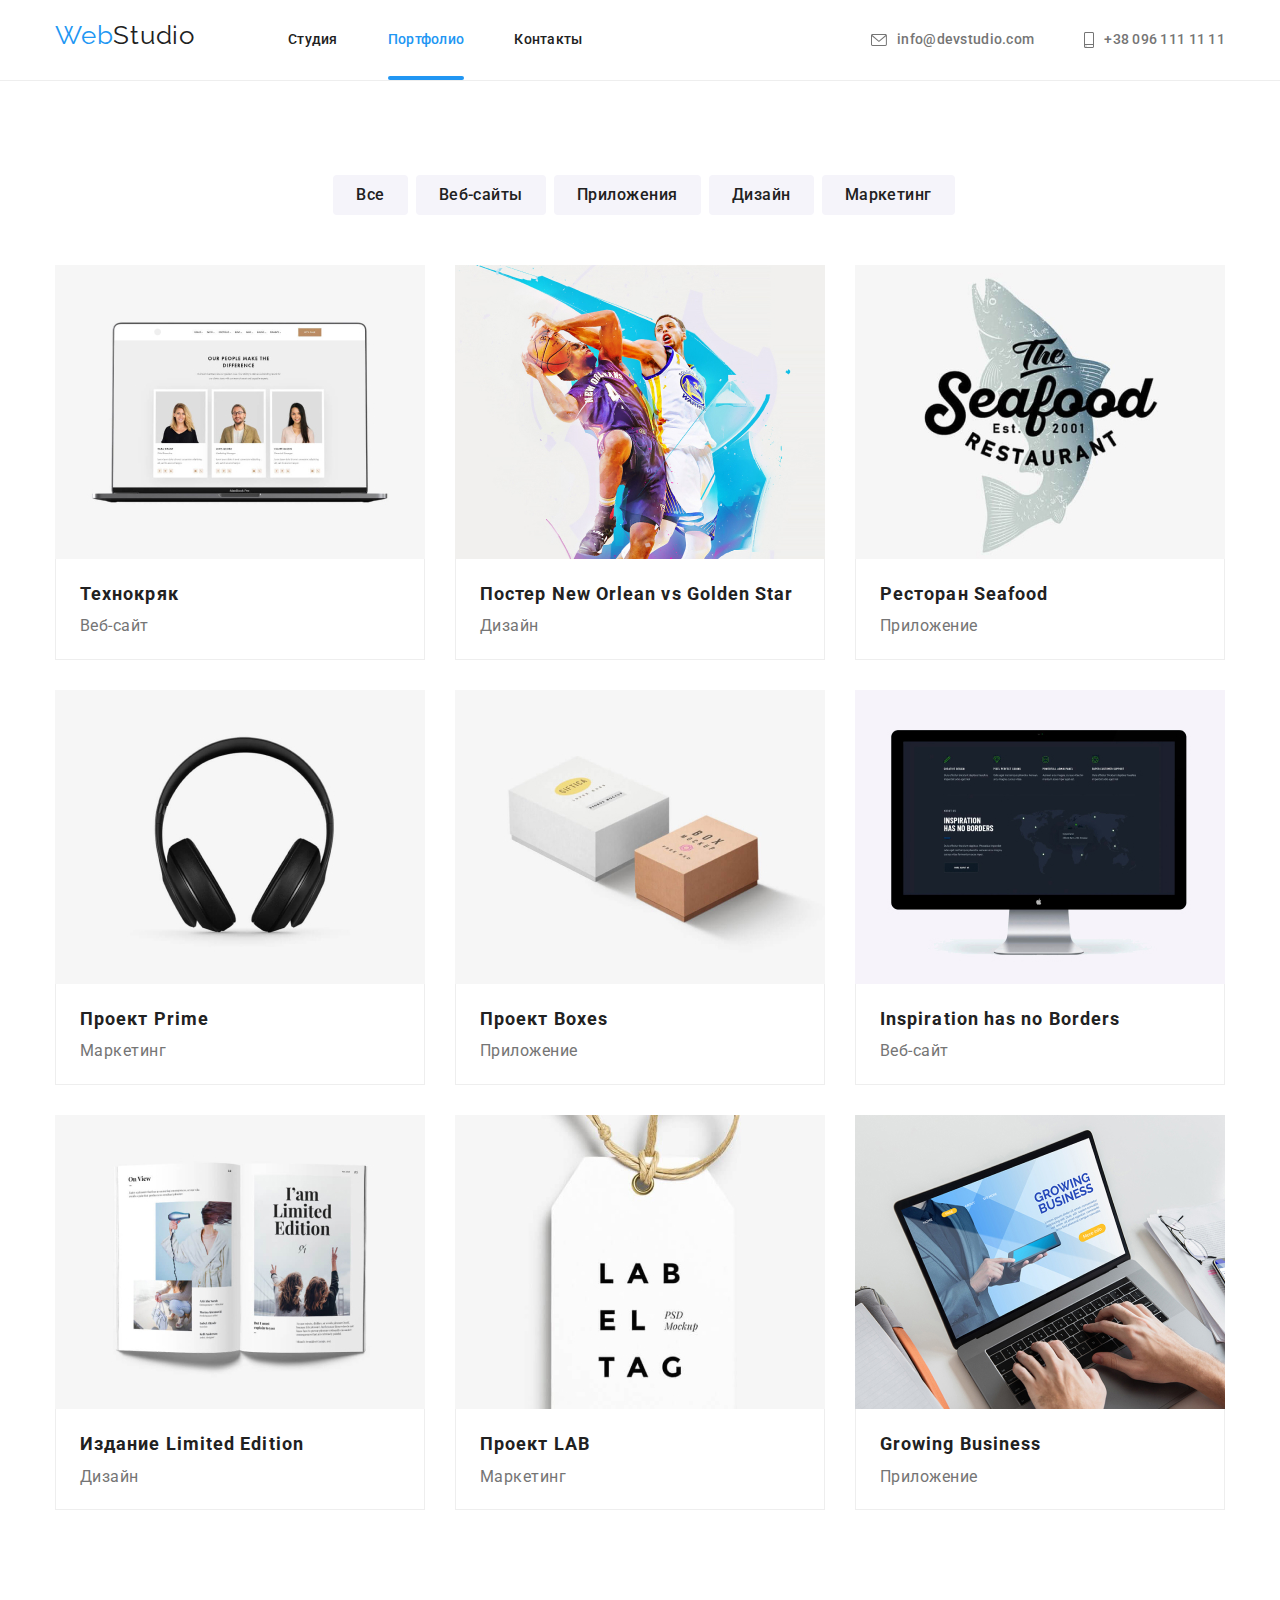
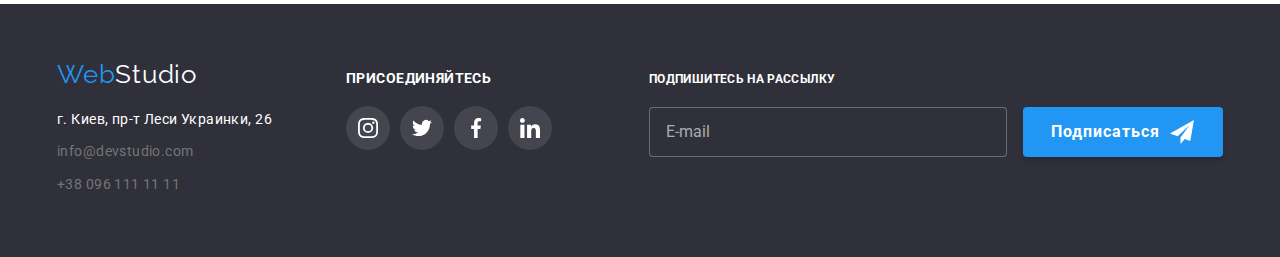
==== portfolio.html @ 78cfb452 "add" ====
<!DOCTYPE html>
<html lang="en">
  <head>
    <meta charset="UTF-8" />
    <meta http-equiv="X-UA-Compatible" content="IE=edge" />
    <meta name="viewport" content="width=device-width, initial-scale=1.0" />
    <title>portfolio</title>
    <link
      href="https://fonts.googleapis.com/css2?family=Raleway:wght@700&family=Roboto:wght@400;500;700;900&display=swap"
      rel="stylesheet"
    />
    <link
      rel="stylesheet"
      href="https://cdnjs.cloudflare.com/ajax/libs/modern-normalize/1.1.0/modern-normalize.min.css"
    />

    <link rel="stylesheet" href="./css/styles.css" />
  </head>

  <!-- Шапка -->

  <body class="page list">
    <header class="page-header">
      <div class="container main-nav">
        <nav class="nav-top">
          <a href="./index.html" class="logo item">
            Web<span class="logo-sc item">Studio</span>
          </a>

          <ul class="site-nav list">
            <li class="item"><a href="./index.html" class="link">Студия</a></li>
            <li class="item">
              <a href="./portfolio.html" class="linkactive">Портфолио</a>
            </li>
            <li class="item"><a href="" class="link">Контакты</a></li>
          </ul>
        </nav>
        <ul class="contact-top list">
          <li class="item">
            <a class="contact" href="mailto:info@devstudio.com">
              <svg class="icon" width="16" height="12">
                <use href="./icon/sprite.svg#icon-envelope"></use>
              </svg>
              info@devstudio.com</a
            >
          </li>

          <li class="item">
            <a href="tel:+380961111111" class="contact">
              <svg class="icon" width="10" height="16">
                <use href="./icon/sprite.svg#icon-smartphone"></use>
              </svg>
              +38 096 111 11 11</a
            >
          </li>
        </ul>
      </div>
    </header>

    <!-- Фильтр -->

    <main>
      <section class="section menu">
        <div class="container">
          <ul class="portfolio-filter list">
            <li>
              <button type="button" class="button-menu">Все</button>
            </li>
            <li>
              <button type="button" class="button-menu">Веб-сайты</button>
            </li>
            <li>
              <button type="button" class="button-menu">Приложения</button>
            </li>
            <li>
              <button type="button" class="button-menu">Дизайн</button>
            </li>
            <li>
              <button type="button" class="button-menu">Маркетинг</button>
            </li>
          </ul>

          <!-- набор услуг -->

          <ul class="portfolio-list cards-list">
            <li class="flex-element">
              <a class="card" href="">
                <div class="img-wrapper">
                  <img
                    src="./works/Технокряк.jpg"
                    alt="Технокряк"
                    width="370"
                    height="294"
                  />
                  <p class="text-actions list">
                    Ресурс предлагает комплексные предложения с разным уровнем
                    функционала и сервисов. Все это позволит посетителю получить
                    исчерпывающие сведения о компании или частном лице.
                  </p>
                </div>
                <div class="element-border">
                  <h3 class="description">Технокряк</h3>
                  <p class="project">Веб-сайт</p>
                </div>
              </a>
            </li>

            <li class="flex-element">
              <a class="card" href="">
                <div class="img-wrapper">
                  <img
                    src="./works/ПостерNewOrleanvsGoldenStar.jpg"
                    alt="Постер New Orlean vs Golden Star"
                    width="370"
                  />
                  <p class="text-actions">
                    Ресурс предлагает комплексные предложения с разным уровнем
                    функционала и сервисов. Все это позволит посетителю получить
                    исчерпывающие сведения о компании или частном лице.
                  </p>
                </div>
                <div class="element-border">
                  <h3 class="description">Постер New Orlean vs Golden Star</h3>
                  <p class="project">Дизайн</p>
                </div>
              </a>
            </li>

            <li class="flex-element">
              <a class="card" href="">
                <div class="img-wrapper">
                  <img
                    src="./works/Ресторан.jpg"
                    alt="Ресторан Seafood"
                    width="370"
                  />
                  <p class="text-actions">
                    Ресурс предлагает комплексные предложения с разным уровнем
                    функционала и сервисов. Все это позволит посетителю получить
                    исчерпывающие сведения о компании или частном лице.
                  </p>
                </div>
                <div class="element-border">
                  <h3 class="description">Ресторан Seafood</h3>
                  <p class="project">Приложение</p>
                </div>
              </a>
            </li>

            <li class="flex-element">
              <a class="card" href="">
                <div class="img-wrapper">
                  <img
                    src="./works/ПроектPrime.jpg"
                    alt="Проект Prime"
                    width="370"
                  />
                  <p class="text-actions">
                    Ресурс предлагает комплексные предложения с разным уровнем
                    функционала и сервисов. Все это позволит посетителю получить
                    исчерпывающие сведения о компании или частном лице.
                  </p>
                </div>
                <div class="element-border">
                  <h3 class="description">Проект Prime</h3>
                  <p class="project">Маркетинг</p>
                </div>
              </a>
            </li>

            <li class="flex-element">
              <a class="card" href="">
                <div class="img-wrapper">
                  <img
                    src="./works/ПроектBoxes.jpg"
                    alt="Проект Boxes"
                    width="370"
                  />
                  <p class="text-actions">
                    Ресурс предлагает комплексные предложения с разным уровнем
                    функционала и сервисов. Все это позволит посетителю получить
                    исчерпывающие сведения о компании или частном лице.
                  </p>
                </div>
                <div class="element-border">
                  <h3 class="description">Проект Boxes</h3>
                  <p class="project">Приложение</p>
                </div>
              </a>
            </li>

            <li class="flex-element">
              <a class="card" href="">
                <div class="img-wrapper">
                  <img
                    src="./works/InspirationhasnoBorders.jpg"
                    alt="Inspiration has no Borders"
                    width="370"
                  />
                  <p class="text-actions">
                    Ресурс предлагает комплексные предложения с разным уровнем
                    функционала и сервисов. Все это позволит посетителю получить
                    исчерпывающие сведения о компании или частном лице.
                  </p>
                </div>
                <div class="element-border">
                  <h3 class="description">Inspiration has no Borders</h3>
                  <p class="project">Веб-сайт</p>
                </div>
              </a>
            </li>

            <li class="flex-element">
              <a class="card" href="">
                <div class="img-wrapper">
                  <img
                    src="./works/ИзданиеLimitedEdition.jpg"
                    alt="Издание Limited Edition"
                    width="370"
                  />
                  <p class="text-actions">
                    Ресурс предлагает комплексные предложения с разным уровнем
                    функционала и сервисов. Все это позволит посетителю получить
                    исчерпывающие сведения о компании или частном лице.
                  </p>
                </div>
                <div class="element-border">
                  <h3 class="description">Издание Limited Edition</h3>
                  <p class="project">Дизайн</p>
                </div>
              </a>
            </li>

            <li class="flex-element">
              <a class="card" href="">
                <div class="img-wrapper">
                  <img
                    src="./works/ПроектLAB.jpg"
                    alt="Проект LAB"
                    width="370"
                  />
                  <p class="text-actions">
                    Ресурс предлагает комплексные предложения с разным уровнем
                    функционала и сервисов. Все это позволит посетителю получить
                    исчерпывающие сведения о компании или частном лице.
                  </p>
                </div>
                <div class="element-border">
                  <h3 class="description">Проект LAB</h3>
                  <p class="project">Маркетинг</p>
                </div>
              </a>
            </li>

            <li class="flex-element">
              <a class="card" href="">
                <div class="img-wrapper">
                  <img
                    src="./works/GrowingBusiness.jpg"
                    alt="Growing Business"
                    width="370"
                  />
                  <p class="text-actions">
                    Ресурс предлагает комплексные предложения с разным уровнем
                    функционала и сервисов. Все это позволит посетителю получить
                    исчерпывающие сведения о компании или частном лице.
                  </p>
                </div>
                <div class="element-border">
                  <h3 class="description">Growing Business</h3>
                  <p class="project">Приложение</p>
                </div>
              </a>
            </li>
          </ul>
        </div>
      </section>
    </main>

    <!-- Подвал -->

    <footer class="footer">
      <div class="container footer-flex-container">
        <div class="link-logo-footer">
          <div class="logotype">
            <a href="./index.html" class="logo-ft">
              Web<span class="logo-footer">Studio</span>
            </a>
          </div>

          <address class="adress">
            <p class="adress-geo list">г. Киев, пр-т Леси Украинки, 26</p>
            <ul class="contact-nav list">
              <li class="item">
                <a href="mailto:info@devstudio.com" class="contact"
                  >info@devstudio.com</a
                >
              </li>
              <li class="item">
                <a href="tel:+380961111111" class="contact"
                  >+38 096 111 11 11</a
                >
              </li>
            </ul>
          </address>
        </div>

        <div class="join-list">
          <h3 class="join list">присоединяйтесь</h3>

          <div class="element-icon">
            <a href class="social-botom">
              <svg class="social-icon" width="20" height="20">
                <use href="./icon/sprite.svg#icon-instagram"></use>
              </svg>
            </a>
            <a href class="social-botom">
              <svg class="social-icon" width="20" height="20">
                <use href="./icon/sprite.svg#icon-twitter"></use>
              </svg>
            </a>
            <a href class="social-botom">
              <svg class="social-icon" width="20" height="20">
                <use href="./icon/sprite.svg#icon-facebook"></use>
              </svg>
            </a>
            <a href class="social-botom">
              <svg class="social-icon" width="20" height="20">
                <use href="./icon/sprite.svg#icon-linkedin"></use>
              </svg>
            </a>
          </div>
        </div>

        <form name="footer-form" autocomplete="on">
          <label for="footer-mail" class="contact-form-mail-label"
            >Подпишитесь на рассылку</label
          >
          <input
            type="email"
            name="user-mail-footer"
            class="contact-form-mail"
            id="footer-mail"
            placeholder="E-mail"
            required
          />
          <button type="submit" class="contact-form-submit-button">
            Подписаться
            <svg class="btn-footer-icon" width="24px" height="24px">
              <use href="./icon/sprite.svg#icon-send"></use>
            </svg>
          </button>
        </form>
      </div>
    </footer>

    <!-- /* =====Backdrop==== */ -->

    <div class="backdrop is-hidden" data-modal>
      <div class="modal">
        <button class="btn-modal" type="button" data-modal-close>
          <svg class="modal-close-icon" width="11" height="11">
            <use href="./icon/sprite.svg#icon-close"></use>
          </svg>
        </button>
        <b class="title-modal-form">Оставьте свои данные, мы вам перезвоним</b>
        <form name="modal-form">
          <label class="modal-form-label" for="user-name">Имя</label>
          <span class="icon-wrapper">
            <input
              type="text"
              class="modal-form-input input-form"
              name="user-name"
              id="user-name"
              required
            />
            <svg class="modal-icon" width="18" height="18">
              <use href="./icon/sprite.svg#icon-person-black-18dp"></use>
            </svg>
          </span>
          <label class="modal-form-label">Телефон</label>
          <span class="icon-wrapper">
            <input
              name="user-phone"
              type="tel"
              class="modal-form-input input-form"
              required
            />
            <svg class="modal-icon" width="18" height="18">
              <use href="./icon/sprite.svg#icon-phone-black-18dp"></use>
            </svg>
          </span>

          <label class="modal-form-label">Почта </label>
          <span class="icon-wrapper">
            <input
              name="user-mail"
              type="email"
              class="modal-form-input input-form"
            />
            <svg class="modal-icon" width="18" height="18">
              <use href="./icon/sprite.svg#icon-email-black-18dp"></use>
            </svg>
          </span>
          <label for="user-message" class="modal-form-label">Комментарий</label>
          <textarea
            name="user-message"
            class="modal-form-input textarea-form"
            placeholder="Введите текст"
            id="user-message"
          ></textarea>
          <div class="checkbox-modal-wrapper">
            <input
              type="checkbox"
              id="user-policy"
              name="user-policy"
              class="visually-hidden modal-form-checkbox"
            />
            <label for="user-policy" class="modal-form-checkbox-label"
              >Соглашаюсь с рассылкой и принимаю &nbsp;
              <a href="" class="modal-link-policy"> Условия договора</a>
            </label>
          </div>
          <button class="modal-form-button">Отправить</button>
        </form>
      </div>
    </div>

    <script src="./js/modal.js"></script>
  </body>
</html>
---- css/styles.css ----
:root {
  --primary-text-color: #757575;
  --title-text-color: #212121;
  --accent-color: #2196f3;
  --primary-bg-color: #ffffff;
  --button-bg-color: #f5f4fa;
  --hero-bg-color: #2f303a;
  --feature-bgc-color: #f5f4fa;
  --icon-noAction-color: #afb1b8;
  --bgc-icon-footer: rgba(255, 255, 255, 0.1);
  --alternative-accent-color: #188ce8;
  --add-animation: cubic-bezier(0.4, 0, 0.2, 1);
}

/* outline: 2px solid tomato; */

.page {
  color: var(--title-text-color);
  background-color: var(--primary-bg-color);
  font-family: Roboto, sans-serif;
}

ul {
  list-style: none;
}

.list {
  padding: 0px;
  margin: 0px;
  list-style: none;
}

.container {
  margin: 0 auto;
  width: 1200px;
  padding: 0 15px;

  /* outline: 2px solid tomato; */
}

.section {
  padding-top: 94px;
  padding-bottom: 94px;
}

a {
  text-decoration: none;
}

.page-header {
  border-bottom: 1px solid #eeeeee;
}

/* Logo */

.logo {
  color: var(--accent-color);
  background-color: var(--primary-bg-color);
  font-family: Raleway, sans-serif;
  font-size: 26px;
  line-height: 0.83;
  letter-spacing: 0.03em;

  padding-bottom: 32px;
}

.logo .logo-sc {
  color: var(--title-text-color);
  padding-top: 32px;
  padding-bottom: 32px;
}

/* Main nav */

.main-nav {
  display: flex;
  align-items: center;
}

.main-nav .nav-top {
  display: flex;
  align-items: center;
}

/* Site nav */

.site-nav {
  display: flex;
  margin-left: 93px;
  align-items: center;
}

.site-nav .item + .item {
  margin-left: 50px;
}

.site-nav .linkactive {
  position: relative;
  display: block;

  color: var(--accent-color);
  font-weight: 500;
  font-size: 14px;
  line-height: 1.14;
  letter-spacing: 0.02em;
  padding-top: 32px;
  padding-bottom: 32px;
}

header a {
  padding: 24px 0px;
}

.site-nav .linkactive::after {
  position: absolute;
  left: 0;
  bottom: 0;

  content: "";
  display: block;
  width: 100%;
  height: 4px;
  background-color: var(--accent-color);
  border-radius: 2px;
}

.site-nav .link {
  display: block;
  color: var(--title-text-color);

  font-weight: 500;
  font-size: 14px;
  line-height: 1.14;
  letter-spacing: 0.02em;

  padding-top: 32px;
  padding-bottom: 32px;

  transition: color 250ms var(--add-animation);
}

.site-nav .link:hover,
.site-nav .link:focus {
  color: var(--accent-color);
}

/* Contact */

.contact-nav .contact {
  color: var(--primary-text-color);
  background-color: var(--hero-bg-color);

  font-style: normal;
  font-weight: 400;
  font-size: 14px;
  line-height: 1.71;
  letter-spacing: 0.03em;

  transition: color 250ms var(--add-animation);
}

.contact-nav .item + .item {
  margin-top: 9px;
}

.contact-nav .contact:hover,
.contact-nav .contact:focus {
  color: var(--primary-bg-color);
}

.contact-top .contact {
  position: relative;
  padding: 32px 0;

  color: var(--primary-text-color);
  background-color: var(--primary-bg-color);
  font-family: Roboto, sans-serif;
  font-weight: 500;
  font-size: 14px;
  line-height: 1.14;
  letter-spacing: 0.02em;
  display: flex;
  justify-content: center;
  align-items: center;

  transition: color 250ms var(--add-animation);
}

.contact-top > li {
  display: inline-flex;
  justify-content: center;
  align-items: center;
}

.contact-top {
  display: flex;
  margin-left: auto;
}

.contact-top .item + .item {
  margin-left: 50px;
}

.icon {
  fill: currentColor;
}

.item .icon {
  padding-right: 10px;
  justify-content: center;
  align-items: center;
  box-sizing: content-box;
}

/* .contact-top.contact {
  display: flex;
} */

.contact-top .contact:hover,
.contact-top .contact:focus {
  color: var(--accent-color);
  background-color: var(--primary-bg-color);
}

.join-list .social + .social {
  margin-left: 10px;
}

/* Hero */

.hero {
  text-align: center;
  background-color: var(--hero-bg-color);
  max-width: 1600px;

  padding-top: 200px;
  padding-bottom: 200px;
  margin-right: auto;
  margin-left: auto;
  outline: 1px solid black;
  background-image: linear-gradient(
      to right,
      rgba(47, 48, 58, 0.4),
      rgba(47, 48, 58, 0.4)
    ),
    url(../images/background.jpg);

  background-repeat: no-repeat;
  background-position: center;
  background-size: cover;
}

.hero-title {
  color: var(--primary-bg-color);
  font-weight: 900;
  font-size: 44px;
  line-height: 1.3;
  text-align: center;
  letter-spacing: 0.06em;
  text-transform: uppercase;

  width: 696px;
  margin-top: 0px;
  margin-bottom: 30px;
}

/* Section */

.section-team {
  margin-top: 0;
  margin-bottom: 50px;

  color: var(--title-text-color);
  font-style: normal;
  font-weight: 700;
  font-size: 36px;
  line-height: 1.16;
  text-align: center;
  letter-spacing: 0.03em;
}

.feature-icon {
  display: flex;
  border: none;
  margin-bottom: 30px;
  justify-content: center;
  align-items: center;
  height: 120px;
  margin-bottom: 30px;
  border-radius: 4px;
  background-color: var(--button-bg-color);
}

.feature-list .list-item + .list-item {
  margin-left: 30px;
}

.aboutus {
  background-color: var(--button-bg-color);
}

.team {
  color: var(--title-text-color);
  font-style: normal;
  font-weight: 700;
  font-size: 18px;
  line-height: 1.7;
  letter-spacing: 0.06em;

  margin-top: 0;
  margin-bottom: 10px;
}

.description {
  color: var(--title-text-color);

  font-style: normal;
  font-weight: 700;
  font-size: 18px;
  line-height: 1.7;
  letter-spacing: 0.06em;

  margin-bottom: 4px;
  margin-top: 0;
}

.project {
  color: var(--primary-text-color);
  letter-spacing: 0.03em;
  font-weight: 400;
  font-size: 16px;
  line-height: 1.6;

  margin-top: 0;
  margin-bottom: 0;
}

/* Features */

.feature {
  padding-bottom: 0;
}

.feature-list {
  display: flex;
}

.feature-list > .item {
  width: 270px;

  /* background-color: tomato;*/
}

.flex-cont .item + .item {
  margin-left: 30px;
}

/* .flex-cont .flex-section + .flex-section {
  margin-left: 30px;
} */

.section-title {
  margin-bottom: 10px;
  margin-top: 0px;

  font-weight: 700;
  font-size: 14px;
  line-height: 1.14;
  letter-spacing: 0.03em;
  text-transform: uppercase;
}

.title {
  color: var(--primary-text-color);
  margin-bottom: 0;
  margin-top: 0;

  font-style: normal;
  font-weight: 400;
  font-size: 14px;
  line-height: 1.7;
  letter-spacing: 0.03em;
}

img {
  display: block;
}

/* Team */

.position {
  color: var(--primary-text-color);
  letter-spacing: 0.03em;
  font-weight: 400;
  font-size: 16px;
  line-height: 1.2;

  margin-top: 0;
  margin-bottom: 16px;
}

/* Кнопки соц. сетей */

.social {
  cursor: pointer;
  display: flex;
  align-items: center;
  justify-content: center;
  padding: 0;
  border: none;
  width: 44px;
  height: 44px;
  border-radius: 50%;
  color: var(--icon-noAction-color);
  background-color: var(--primary-bg-color);

  transition: background 250ms var(--add-animation);
}

.join {
  font-weight: 700;
  font-size: 14px;
  line-height: 16px;
  letter-spacing: 0.03em;
  text-transform: uppercase;
  color: var(--primary-bg-color);
  padding-bottom: 20px;
}

.join-list {
  padding-right: 93px;
  display: inline-block;
}

.link-logo-footer {
  padding-right: 70px;
}

.social:hover,
.social:focus {
  align-items: center;
  justify-content: center;
  color: var(--primary-bg-color);
  background-color: var(--accent-color);
}

.social-icon {
  fill: currentColor;
  transition: color 250ms var(--add-animation);
}

.element .social + .social {
  margin-left: 10px;
}

/* Постоянные клиенты  */

.contact-icon {
  display: flex;
  cursor: pointer;
  align-items: center;
  justify-content: center;
  border-radius: 4%;
  width: 170px;
  height: 92px;
  padding: 0;
  color: var(--icon-noAction-color);
  background-color: var(--primary-bg-color);
  border: 1px solid var(--icon-noAction-color);

  transition: color 250ms var(--add-animation);
}

.contact-icon:hover,
.contact-icon:focus {
  color: var(--accent-color);
  background-color: var(--primary-bg-color);
  border: 1px solid rgba(33, 150, 243, 1);
}

.contact-icon {
  fill: currentColor;
}

.social-botom {
  display: inline-flex;
  cursor: pointer;
  align-items: center;
  justify-content: center;
  padding: 0;
  border: none;
  width: 44px;
  height: 44px;
  border-radius: 50%;
  color: var(--primary-bg-color);
  background-color: var(--bgc-icon-footer);

  transition: background-color 250ms var(--add-animation);
}

.social-botom:hover,
.social-botom:focus {
  color: var(--primary-bg-color);
  background-color: var(--accent-color);
}

.join-list .social-botom + .social-botom {
  margin-left: 10px;
}

/* Logo */

.logo-ft {
  color: var(--accent-color);

  font-family: Raleway, sans-serif;
  font-size: 26px;
  line-height: 0.83;
  letter-spacing: 0.03em;
}

.logo-ft .logo-footer {
  color: var(--primary-bg-color);

  font-family: Raleway, sans-serif;
  font-size: 26px;
  line-height: 0.83;
  letter-spacing: 0.03em;
}

footer {
  background-color: var(--hero-bg-color);
  padding-top: 60px;
  padding-bottom: 60px;
}

.adress-geo {
  color: var(--primary-bg-color);
  font-style: normal;
  font-weight: 400;
  font-size: 14px;
  line-height: 1.71;
  letter-spacing: 0.03em;

  margin-bottom: 9px;
}

/* Страница портфолио */

/* Шапка */

/* Фильтр */

.menu .button-menu {
  cursor: pointer;
  color: var(--title-text-color);
  background-color: var(--button-bg-color);
  border: 1px solid transparent;

  font-family: inherit;
  font-style: normal;
  font-weight: 500;
  font-size: 16px;
  line-height: 1.6;
  text-align: center;
  letter-spacing: 0.03em;
  border-radius: 4px;

  padding: 6px 22px;
  margin-left: 8px;

  transition: color 250ms var(--add-animation),
    background-color 250ms var(--add-animation),
    box-shadow 250ms var(--add-animation);
}

.portfolio-filter {
  display: flex;
  justify-content: center;

  margin-top: 0;
  margin-bottom: 50px;
}

/* Button */

.hero .button-top {
  color: var(--primary-bg-color);
  background-color: var(--accent-color);
  cursor: pointer;

  border-radius: 4px;
  padding: 10px 32px;
  /* min-width: 200px; */
  border-right: 0px;
  border-left: 0px;

  font-family: inherit;
  font-weight: 700;
  font-size: 16px;
  line-height: 1.8;
  letter-spacing: 0.06em;
  border: 1px solid transparent;

  transition: background-color 250ms var(--add-animation);
}

.button-top:hover,
.button-top:focus {
  background-color: var(--alternative-accent-color);
}

.menu .button-menu:hover,
.menu .button-menu:focus {
  color: var(--primary-bg-color);
  background-color: var(--accent-color);
  border-color: transparent;
  box-shadow: 0px 2px 2px 0px rgba(0, 0, 0, 0.12);

  box-shadow: 0px 1px 2px 0px rgba(0, 0, 0, 0.08);

  box-shadow: 0px 3px 1px 0px rgba(0, 0, 0, 0.1);
}

/* Набор услуг */

.works p {
  font-weight: 400;
  font-size: 16px;
  line-height: 1.8;
  letter-spacing: 0.03em;
}

.portfolio-list {
  display: flex;
  flex-wrap: wrap;
  align-items: center;
  padding: 0;
  margin: 0;
}

.cards-list {
  display: flex;
  flex-wrap: wrap;
  flex-basis: calc((100% - 90px) / 3);
  margin-left: -30px;
  margin-top: -30px;
}

.element-border {
  border-left: 1px solid #eeeeee;
  border-right: 1px solid #eeeeee;
  border-bottom: 1px solid #eeeeee;
  padding: 20px 24px;
}

.element {
  align-items: center;
  justify-content: center;

  padding: 20px 24px 20px 24px;

  border-radius: 0px 0px 4px 4px;
  box-shadow: 0px 1px 3px rgba(0, 0, 0, 0.12), 0px 1px 1px rgba(0, 0, 0, 0.14),
    0px 2px 1px rgba(0, 0, 0, 0.2);
}

.element-icon {
  display: flex;
  align-items: center;
  justify-content: center;
}

.flex-element {
  width: 370px;
  margin-left: 30px;
  margin-top: 30px;
}

.card {
  display: block;
}

.card:hover {
  box-shadow: 0px 4px 4px 0px rgba(0, 0, 0, 0.25);
  transition: box-shadow 250ms var(--add-animation);
}

.text-actions {
  position: absolute;
  top: 0;
  left: 0;
  width: 100%;
  height: 100%;
  overflow: auto;

  padding: 63px 24px;
  margin: 0;
  color: var(--primary-bg-color);
  font-size: 18px;
  line-height: 1.55;
  transform: translateY(100%);
  transition: transform 250ms var(--add-animation),
    background 250ms var(--add-animation);
}

.img-wrapper {
  position: relative;
  overflow: hidden;
}

.card:hover .text-actions,
.card:focus .text-actions {
  transform: translateY(0%);
  background: rgba(33, 150, 243, 0.9);
}

.flex-cont {
  display: flex;
}

.flex-team {
  margin-right: 30px;
  background-color: var(--primary-bg-color);
  text-align: center;
}

/* .flex-element:nth-child(3n) {
  margin-right: 0;
}

.flex-element:nth-last-child(-n + 3) {
  margin-bottom: 0;
} */

.logotype {
  display: inline-block;
  margin-bottom: 20px;
}

.footer-flex-container {
  display: flex;
  justify-content: space-around;
  align-items: baseline;
}

.contact-form-mail-label {
  display: block;
  margin-bottom: 20px;

  color: var(--primary-bg-color);
  font-weight: 700;
  font-size: 12px;
  line-height: 1.14;
  letter-spacing: 0.03em;
  text-transform: uppercase;
}

.contact-form-mail {
  margin-right: 12px;
  padding: 15px 16px;
  width: 358px;
  height: 50px;
  color: var(--primary-bg-color);

  border: 1px solid rgba(255, 255, 255, 0.3);
  border-radius: 4px;
  background-color: #2f303a;
  outline: none;
}

.contact-form-mail::placeholder {
  color: rgba(255, 255, 255, 0.6);
}

.contact-form-submit-button {
  display: inline-flex;
  align-items: center;
  padding: 10px 28px;
  width: 200px;
  height: 50px;

  font-weight: 700;
  font-size: 16px;
  line-height: 1.87;
  letter-spacing: 0.06em;

  border: var(--accent-color);
  border-radius: 4px;
  background-color: var(--accent-color);
  box-shadow: 0px 4px 4px rgba(0, 0, 0, 0.15);
  color: var(--primary-bg-color);

  cursor: pointer;
  transition: background-color 250ms var(--add-animation);
}

.contact-form-mail:focus {
  outline: 2px solid var(--accent-color);
}

.contact-form-submit-button:focus,
.contact-form-submit-button:hover {
  background-color: rgba(33, 150, 243, 0.9);
}

.btn-footer-icon {
  margin-left: 10px;
}

/* =====Backdrop==== */

.backdrop {
  position: fixed;
  top: 0;
  left: 0;
  width: 100%;
  height: 100%;
  background: rgba(0, 0, 0, 0.2);
  transition: opacity 250ms var(--add-animation),
    visibility 250ms var(--add-animation);
}

.backdrop.is-hidden {
  opacity: 0;
  visibility: hidden;
  pointer-events: none;
}

.backdrop.is-hidden .modal {
  transform: translate(-50%, -50%) scale(1.5);
}

.modal {
  position: absolute;
  top: 50%;
  left: 50%;

  width: 528px;
  height: 581px;
  padding-top: 44.5px;
  padding-left: 36px;
  padding-right: 44px;
  padding-bottom: 35px;

  transform: translate(-50%, -50%) scale(1);
  transition: transform 250ms var(--add-animation);

  background-color: var(--primary-bg-color);
  box-shadow: 0px 1px 3px rgba(0, 0, 0, 0.12), 0px 1px 1px rgba(0, 0, 0, 0.14),
    0px 2px 1px rgba(0, 0, 0, 0.2);
  border-radius: 4px;
}

.btn-modal {
  position: absolute;
  top: 8px;
  right: 8px;

  display: flex;
  justify-content: center;
  align-items: center;
  padding: 0;

  width: 30px;
  height: 30px;
  border-radius: 50%;

  background: var(--primary-bg-color);
  border: 1px solid rgba(0, 0, 0, 0.1);
  cursor: pointer;
}

.btn-modal:hover .modal-close-icon {
  fill: var(--accent-color);
}

.box-computer-img {
  position: relative;
}

.text-on-img {
  position: absolute;
  bottom: 0;
  left: 0;

  display: flex;
  justify-content: center;
  align-items: center;
  width: 100%;
  height: 70px;

  font-weight: 700;
  font-size: 14px;
  line-height: 1.14;
  text-transform: uppercase;
  color: var(--primary-bg-color);
  background: rgba(47, 48, 58, 0.8);
}

.modal-form {
  display: flex;
  flex-direction: column;
}

.title-modal-form {
  display: block;
  text-align: center;
  margin-bottom: 12px;

  font-weight: 700;
  font-size: 20px;
  line-height: 1.15;
  letter-spacing: 0.03em;
  color: var(--title-text-color);

  font-family: "Roboto";
  font-style: normal;
  font-weight: 700;
  font-size: 20px;
  line-height: 23px;
  text-align: center;
  letter-spacing: 0.03em;

  color: var(--title-text-color);
}

.modal-form-label {
  position: relative;
  display: block;
  margin-bottom: 4px;

  font-size: 12px;
  line-height: 1.16;
  letter-spacing: 0.01em;
  color: var(--primary-text-color);
}

.icon-wrapper {
  position: relative;
  display: flex;
  align-items: center;
  justify-content: center;
  margin-bottom: 10px;
}

.modal-icon {
  position: absolute;
  top: 50%;
  transform: translateY(-50%);
  left: 12px;
}

.modal-form-input {
  display: block;
  width: 100%;
  height: 40px;
  padding: 12px 11px;
  /* margin-bottom: 4px; */
  outline: none;
  border: 1px solid rgba(33, 33, 33, 0.2);
  border-radius: 4px;
}

.modal-form-input:focus + .modal-icon {
  fill: var(--alternative-accent-color);
}

.input-form {
  padding-left: 42px;
}

.modal-form-input:focus {
  outline: 0;
  border-color: var(--accent-color);
}

.textarea-form {
  height: 120px;
  resize: none;
  margin-bottom: 20px;
}

.textarea-form::placeholder {
  font-size: 12px;
  line-height: 1.16;
  letter-spacing: 0.01em;
  color: rgba(117, 117, 117, 0.5);
}

/* FORM IN MODAL */

.checkbox-modal-wrapper {
  margin-bottom: 30px;
}

.modal-form-checkbox-label {
  display: flex;
  align-items: center;
  font-size: 14px;
  line-height: 1.71;
  letter-spacing: 0.03em;
  color: var(--primary-text-color);
}

.visually-hidden {
  position: absolute;
  width: 1px;
  height: 1px;
  margin: -1px;
  border: 0;
  padding: 0;
  white-space: nowrap;
  clip-path: inset(100%);
  clip: rect(0 0 0 0);
  overflow: hidden;
}

.modal-form-checkbox-label::before {
  content: "";
  display: inline-block;
  width: 16px;
  height: 15px;
  margin-right: 8.5px;
  border: 1px solid rgba(0, 0, 0, 1);
  background-image: url(../images/check.svg);
  background-repeat: no-repeat;
  background-position: 50% 50%;
  cursor: pointer;
  border-radius: 2px;
  transition: background-color 250ms var(--add-animation);
}

.modal-form-checkbox:checked + .modal-form-checkbox-label::before {
  background-color: var(--alternative-accent-color);
  border: 0px;
  border-radius: 2px;
}

.modal-form-checkbox:focus + .modal-form-checkbox-label::before {
  box-shadow: 0px 4px 4px rgba(0, 0, 0, 0.25);
}

.modal-link-policy {
  font-size: 14px;
  line-height: 1.71;
  letter-spacing: 0.03em;
  text-decoration-line: underline;

  color: var(--accent-color);
  transition: color 250ms var(--add-animation);
}

.modal-link-policy:hover,
.modal-link-policy:focus {
  color: #1675c2;
}

.modal-form-button {
  display: block;
  margin: 0 auto;
  width: 200px;
  height: 50px;

  font-weight: 700;
  font-size: 16px;
  line-height: 1.87;
  letter-spacing: 0.06em;

  background-color: var(--accent-color);
  border: 0;
  border-radius: 4px;
  color: var(--primary-bg-color);
  cursor: pointer;
  box-shadow: 0px 4px 4px rgba(0, 0, 0, 0.15);
  transition: background-color 250ms var(--add-animation);
}

.modal-form-button:focus,
.modal-form-button:hover {
  background-color: var(--alternative-accent-color);
  box-shadow: 0px 4px 4px rgba(0, 0, 0, 0.15);
}
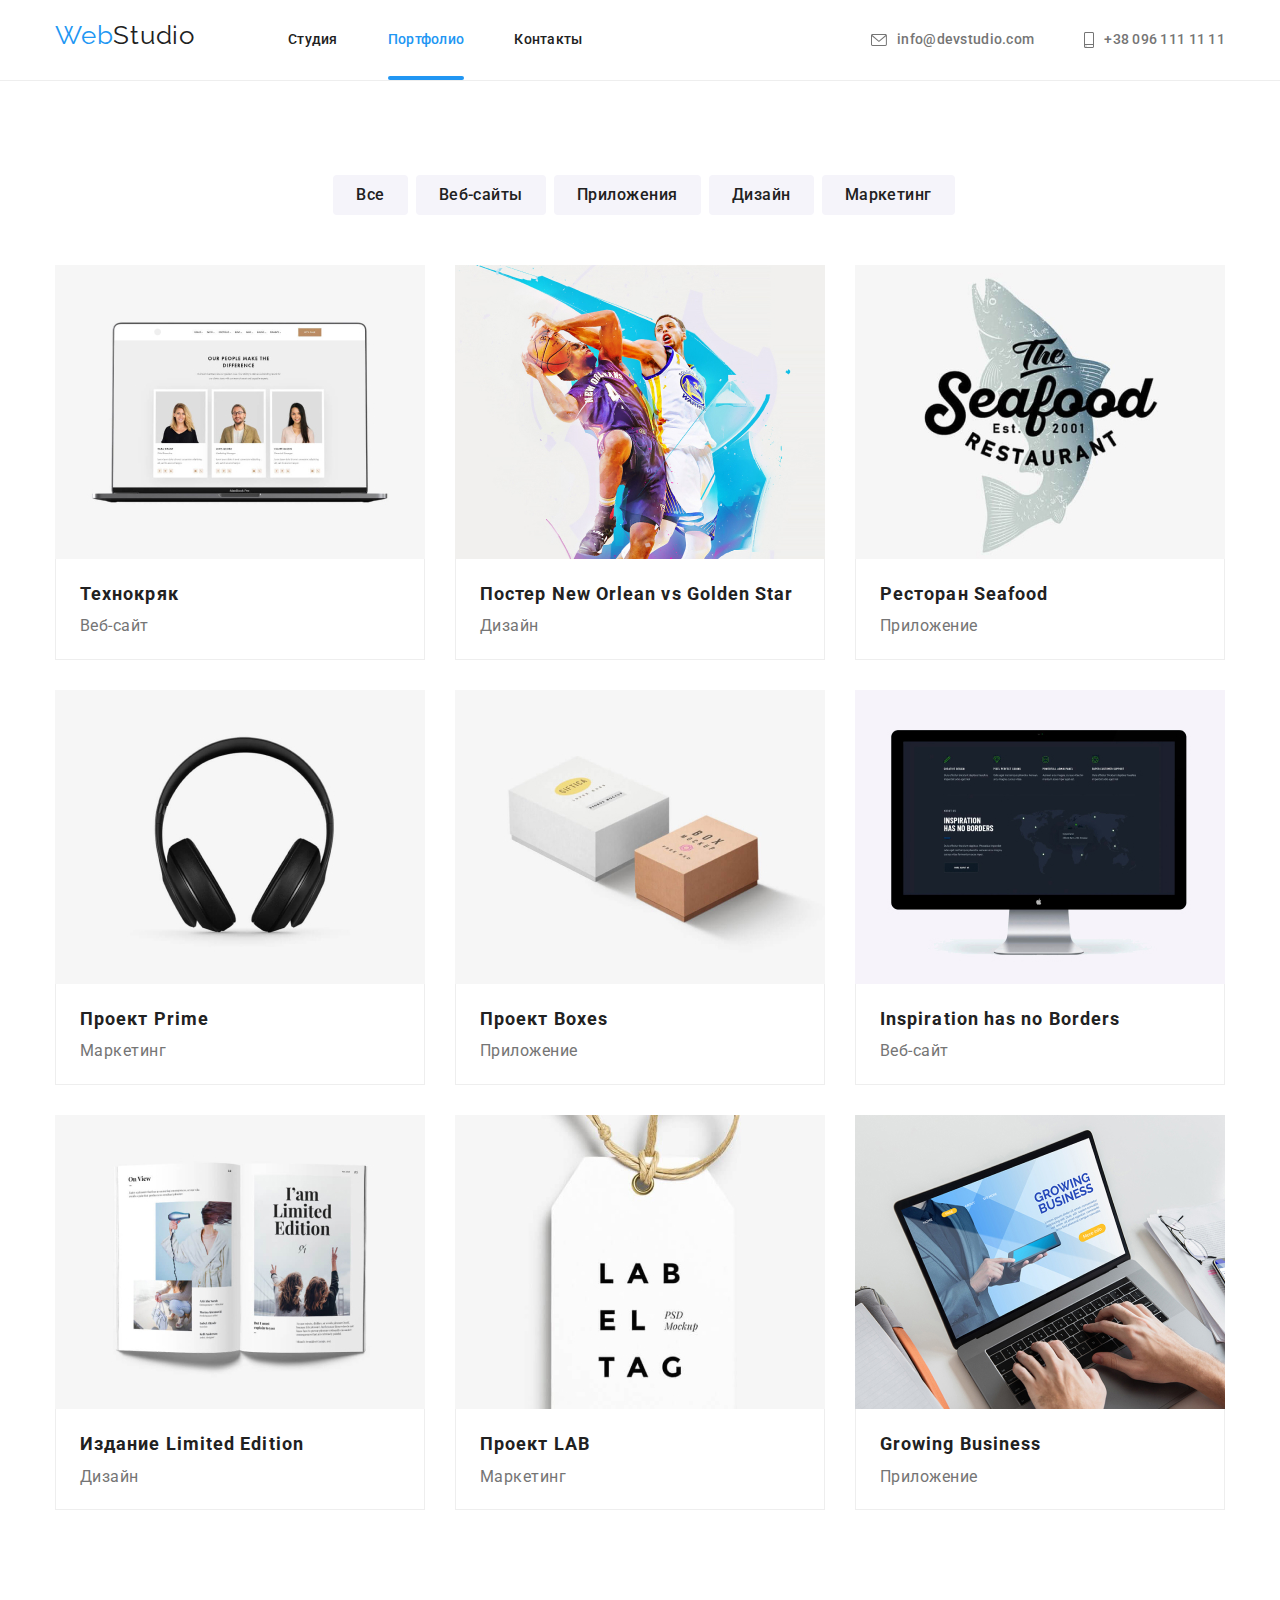
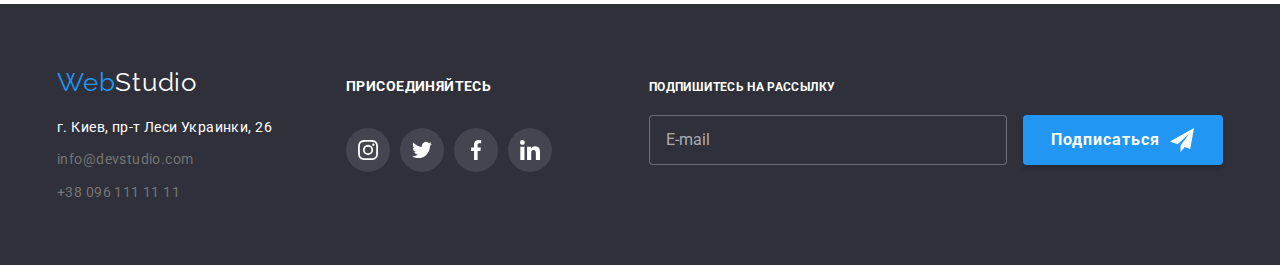
==== commit 7750483e: "add sass & upd" ====
--- a/portfolio.html
+++ b/portfolio.html
@@ -1,431 +1,311 @@
 <!DOCTYPE html>
 <html lang="en">
-  <head>
-    <meta charset="UTF-8" />
-    <meta http-equiv="X-UA-Compatible" content="IE=edge" />
-    <meta name="viewport" content="width=device-width, initial-scale=1.0" />
-    <title>portfolio</title>
-    <link
-      href="https://fonts.googleapis.com/css2?family=Raleway:wght@700&family=Roboto:wght@400;500;700;900&display=swap"
-      rel="stylesheet"
-    />
-    <link
-      rel="stylesheet"
-      href="https://cdnjs.cloudflare.com/ajax/libs/modern-normalize/1.1.0/modern-normalize.min.css"
-    />
-
-    <link rel="stylesheet" href="./css/styles.css" />
-  </head>
-
-  <!-- Шапка -->
-
-  <body class="page list">
-    <header class="page-header">
-      <div class="container main-nav">
-        <nav class="nav-top">
-          <a href="./index.html" class="logo item">
-            Web<span class="logo-sc item">Studio</span>
-          </a>
-
-          <ul class="site-nav list">
-            <li class="item"><a href="./index.html" class="link">Студия</a></li>
-            <li class="item">
-              <a href="./portfolio.html" class="linkactive">Портфолио</a>
-            </li>
-            <li class="item"><a href="" class="link">Контакты</a></li>
-          </ul>
-        </nav>
-        <ul class="contact-top list">
-          <li class="item">
-            <a class="contact" href="mailto:info@devstudio.com">
-              <svg class="icon" width="16" height="12">
-                <use href="./icon/sprite.svg#icon-envelope"></use>
-              </svg>
-              info@devstudio.com</a
-            >
-          </li>
-
-          <li class="item">
-            <a href="tel:+380961111111" class="contact">
-              <svg class="icon" width="10" height="16">
-                <use href="./icon/sprite.svg#icon-smartphone"></use>
-              </svg>
-              +38 096 111 11 11</a
-            >
+
+<head>
+  <meta charset="UTF-8" />
+  <meta http-equiv="X-UA-Compatible" content="IE=edge" />
+  <meta name="viewport" content="width=device-width, initial-scale=1.0" />
+  <title>Portfolio</title>
+  <link href="https://fonts.googleapis.com/css2?family=Raleway:wght@700&family=Roboto:wght@400;500;700;900&display=swap"
+    rel="stylesheet" />
+  <link rel="stylesheet"
+    href="https://cdnjs.cloudflare.com/ajax/libs/modern-normalize/1.1.0/modern-normalize.min.css" />
+
+  <link rel="stylesheet" href="./css/main.min.css" />
+</head>
+
+<!-- Шапка -->
+
+<body class="page">
+  <header class="page-header">
+    <div class="container main-nav">
+      <nav class="nav-top">
+        <a href="./index.html" class="logo header__logo">
+          Web<span class="logo headerSec__logo">Studio</span>
+        </a>
+        <ul class="site-nav list">
+          <li class="site-nav__item">
+            <a href="./index.html" class="site-nav__link">Студия</a>
+          </li>
+          <li class="site-nav__item">
+            <a href="./portfolio.html" class="site-nav__linkactive">Портфолио</a>
+          </li>
+          <li class="site-nav__item">
+            <a href="" class="site-nav__link">Контакты</a>
+          </li>
+        </ul>
+      </nav>
+
+      <ul class="connect list">
+        <li class="connect__item">
+          <a class="connect__mail" href="mailto:info@devstudio.com">
+            <svg class="icon" width="16" height="12">
+              <use href="./icon/sprite.svg#icon-envelope"></use>
+            </svg>
+            info@devstudio.com</a>
+        </li>
+
+        <li class="connect__item">
+          <a href="tel:+380961111111" class="connect__tel">
+            <svg class="icon" width="10" height="16">
+              <use href="./icon/sprite.svg#icon-smartphone"></use>
+            </svg>
+            +38 096 111 11 11</a>
+        </li>
+      </ul>
+    </div>
+  </header>
+
+  <!-- Фильтр -->
+
+  <main>
+    <section class="section menu">
+      <div class="container">
+        <ul class="portfolio-filter list">
+          <li>
+            <button type="button" class="portfolio-filter__button-menu">Все</button>
+          </li>
+          <li>
+            <button type="button" class="portfolio-filter__button-menu">Веб-сайты</button>
+          </li>
+          <li>
+            <button type="button" class="portfolio-filter__button-menu">Приложения</button>
+          </li>
+          <li>
+            <button type="button" class="portfolio-filter__button-menu">Дизайн</button>
+          </li>
+          <li>
+            <button type="button" class="portfolio-filter__button-menu">Маркетинг</button>
+          </li>
+        </ul>
+
+        <!-- набор услуг -->
+
+        <ul class="portfolio-list cards-list">
+          <li class="flex-element">
+            <a class="card" href="">
+              <div class="card__img-wrapper">
+                <img src="./works/Технокряк.jpg" alt="Технокряк" width="370" height="294" />
+                <p class="card__text-actions list">
+                  Ресурс предлагает комплексные предложения с разным уровнем
+                  функционала и сервисов. Все это позволит посетителю получить
+                  исчерпывающие сведения о компании или частном лице.
+                </p>
+              </div>
+              <div class="card__element-border">
+                <h3 class="card__description">Технокряк</h3>
+                <p class="card__project">Веб-сайт</p>
+              </div>
+            </a>
+          </li>
+
+          <li class="flex-element">
+            <a class="card" href="">
+              <div class="card__img-wrapper">
+                <img src="./works/ПостерNewOrleanvsGoldenStar.jpg" alt="Постер New Orlean vs Golden Star" width="370" />
+                <p class="card__text-actions">
+                  Ресурс предлагает комплексные предложения с разным уровнем
+                  функционала и сервисов. Все это позволит посетителю получить
+                  исчерпывающие сведения о компании или частном лице.
+                </p>
+              </div>
+              <div class="card__element-border">
+                <h3 class="card__description">Постер New Orlean vs Golden Star</h3>
+                <p class="card__project">Дизайн</p>
+              </div>
+            </a>
+          </li>
+
+          <li class="flex-element">
+            <a class="card" href="">
+              <div class="card__img-wrapper">
+                <img src="./works/Ресторан.jpg" alt="Ресторан Seafood" width="370" />
+                <p class="card__text-actions">
+                  Ресурс предлагает комплексные предложения с разным уровнем
+                  функционала и сервисов. Все это позволит посетителю получить
+                  исчерпывающие сведения о компании или частном лице.
+                </p>
+              </div>
+              <div class="card__element-border">
+                <h3 class="card__description">Ресторан Seafood</h3>
+                <p class="card__project">Приложение</p>
+              </div>
+            </a>
+          </li>
+
+          <li class="flex-element">
+            <a class="card" href="">
+              <div class="card__img-wrapper">
+                <img src="./works/ПроектPrime.jpg" alt="Проект Prime" width="370" />
+                <p class="card__text-actions">
+                  Ресурс предлагает комплексные предложения с разным уровнем
+                  функционала и сервисов. Все это позволит посетителю получить
+                  исчерпывающие сведения о компании или частном лице.
+                </p>
+              </div>
+              <div class="card__element-border">
+                <h3 class="card__description">Проект Prime</h3>
+                <p class="card__project">Маркетинг</p>
+              </div>
+            </a>
+          </li>
+
+          <li class="flex-element">
+            <a class="card" href="">
+              <div class="card__img-wrapper">
+                <img src="./works/ПроектBoxes.jpg" alt="Проект Boxes" width="370" />
+                <p class="card__text-actions">
+                  Ресурс предлагает комплексные предложения с разным уровнем
+                  функционала и сервисов. Все это позволит посетителю получить
+                  исчерпывающие сведения о компании или частном лице.
+                </p>
+              </div>
+              <div class="card__element-border">
+                <h3 class="card__description">Проект Boxes</h3>
+                <p class="card__project">Приложение</p>
+              </div>
+            </a>
+          </li>
+
+          <li class="flex-element">
+            <a class="card" href="">
+              <div class="card__img-wrapper">
+                <img src="./works/InspirationhasnoBorders.jpg" alt="Inspiration has no Borders" width="370" />
+                <p class="card__text-actions">
+                  Ресурс предлагает комплексные предложения с разным уровнем
+                  функционала и сервисов. Все это позволит посетителю получить
+                  исчерпывающие сведения о компании или частном лице.
+                </p>
+              </div>
+              <div class="card__element-border">
+                <h3 class="card__description">Inspiration has no Borders</h3>
+                <p class="card__project">Веб-сайт</p>
+              </div>
+            </a>
+          </li>
+
+          <li class="flex-element">
+            <a class="card" href="">
+              <div class="card__img-wrapper">
+                <img src="./works/ИзданиеLimitedEdition.jpg" alt="Издание Limited Edition" width="370" />
+                <p class="card__text-actions">
+                  Ресурс предлагает комплексные предложения с разным уровнем
+                  функционала и сервисов. Все это позволит посетителю получить
+                  исчерпывающие сведения о компании или частном лице.
+                </p>
+              </div>
+              <div class="card__element-border">
+                <h3 class="card__description">Издание Limited Edition</h3>
+                <p class="card__project">Дизайн</p>
+              </div>
+            </a>
+          </li>
+
+          <li class="flex-element">
+            <a class="card" href="">
+              <div class="card__img-wrapper">
+                <img src="./works/ПроектLAB.jpg" alt="Проект LAB" width="370" />
+                <p class="card__text-actions">
+                  Ресурс предлагает комплексные предложения с разным уровнем
+                  функционала и сервисов. Все это позволит посетителю получить
+                  исчерпывающие сведения о компании или частном лице.
+                </p>
+              </div>
+              <div class="card__element-border">
+                <h3 class="card__description">Проект LAB</h3>
+                <p class="card__project">Маркетинг</p>
+              </div>
+            </a>
+          </li>
+
+          <li class="flex-element">
+            <a class="card" href="">
+              <div class="card__img-wrapper">
+                <img src="./works/GrowingBusiness.jpg" alt="Growing Business" width="370" />
+                <p class="card__text-actions">
+                  Ресурс предлагает комплексные предложения с разным уровнем
+                  функционала и сервисов. Все это позволит посетителю получить
+                  исчерпывающие сведения о компании или частном лице.
+                </p>
+              </div>
+              <div class="card__element-border">
+                <h3 class="card__description">Growing Business</h3>
+                <p class="card__project">Приложение</p>
+              </div>
+            </a>
           </li>
         </ul>
       </div>
-    </header>
-
-    <!-- Фильтр -->
-
-    <main>
-      <section class="section menu">
-        <div class="container">
-          <ul class="portfolio-filter list">
-            <li>
-              <button type="button" class="button-menu">Все</button>
+    </section>
+  </main>
+
+  <!-- Подвал -->
+
+  <footer class="footer">
+    <div class="container footer-flex-container">
+      <div class="link-logo-footer">
+        <div class="logotype">
+          <a href="./index.html" class="logotype__ft">
+            Web<span class="logotype__footer">Studio</span>
+          </a>
+        </div>
+
+        <address class="adress">
+          <p class="adress-geo list">г. Киев, пр-т Леси Украинки, 26</p>
+          <ul class="contact-ft list">
+            <li class="contact-ft__item">
+              <a href="mailto:info@devstudio.com" class="contact-ft__contact">info@devstudio.com</a>
             </li>
-            <li>
-              <button type="button" class="button-menu">Веб-сайты</button>
-            </li>
-            <li>
-              <button type="button" class="button-menu">Приложения</button>
-            </li>
-            <li>
-              <button type="button" class="button-menu">Дизайн</button>
-            </li>
-            <li>
-              <button type="button" class="button-menu">Маркетинг</button>
+            <li class="contact-ft__item">
+              <a href="tel:+380961111111" class="contact-ft__contact">+38 096 111 11 11</a>
             </li>
           </ul>
-
-          <!-- набор услуг -->
-
-          <ul class="portfolio-list cards-list">
-            <li class="flex-element">
-              <a class="card" href="">
-                <div class="img-wrapper">
-                  <img
-                    src="./works/Технокряк.jpg"
-                    alt="Технокряк"
-                    width="370"
-                    height="294"
-                  />
-                  <p class="text-actions list">
-                    Ресурс предлагает комплексные предложения с разным уровнем
-                    функционала и сервисов. Все это позволит посетителю получить
-                    исчерпывающие сведения о компании или частном лице.
-                  </p>
-                </div>
-                <div class="element-border">
-                  <h3 class="description">Технокряк</h3>
-                  <p class="project">Веб-сайт</p>
-                </div>
-              </a>
-            </li>
-
-            <li class="flex-element">
-              <a class="card" href="">
-                <div class="img-wrapper">
-                  <img
-                    src="./works/ПостерNewOrleanvsGoldenStar.jpg"
-                    alt="Постер New Orlean vs Golden Star"
-                    width="370"
-                  />
-                  <p class="text-actions">
-                    Ресурс предлагает комплексные предложения с разным уровнем
-                    функционала и сервисов. Все это позволит посетителю получить
-                    исчерпывающие сведения о компании или частном лице.
-                  </p>
-                </div>
-                <div class="element-border">
-                  <h3 class="description">Постер New Orlean vs Golden Star</h3>
-                  <p class="project">Дизайн</p>
-                </div>
-              </a>
-            </li>
-
-            <li class="flex-element">
-              <a class="card" href="">
-                <div class="img-wrapper">
-                  <img
-                    src="./works/Ресторан.jpg"
-                    alt="Ресторан Seafood"
-                    width="370"
-                  />
-                  <p class="text-actions">
-                    Ресурс предлагает комплексные предложения с разным уровнем
-                    функционала и сервисов. Все это позволит посетителю получить
-                    исчерпывающие сведения о компании или частном лице.
-                  </p>
-                </div>
-                <div class="element-border">
-                  <h3 class="description">Ресторан Seafood</h3>
-                  <p class="project">Приложение</p>
-                </div>
-              </a>
-            </li>
-
-            <li class="flex-element">
-              <a class="card" href="">
-                <div class="img-wrapper">
-                  <img
-                    src="./works/ПроектPrime.jpg"
-                    alt="Проект Prime"
-                    width="370"
-                  />
-                  <p class="text-actions">
-                    Ресурс предлагает комплексные предложения с разным уровнем
-                    функционала и сервисов. Все это позволит посетителю получить
-                    исчерпывающие сведения о компании или частном лице.
-                  </p>
-                </div>
-                <div class="element-border">
-                  <h3 class="description">Проект Prime</h3>
-                  <p class="project">Маркетинг</p>
-                </div>
-              </a>
-            </li>
-
-            <li class="flex-element">
-              <a class="card" href="">
-                <div class="img-wrapper">
-                  <img
-                    src="./works/ПроектBoxes.jpg"
-                    alt="Проект Boxes"
-                    width="370"
-                  />
-                  <p class="text-actions">
-                    Ресурс предлагает комплексные предложения с разным уровнем
-                    функционала и сервисов. Все это позволит посетителю получить
-                    исчерпывающие сведения о компании или частном лице.
-                  </p>
-                </div>
-                <div class="element-border">
-                  <h3 class="description">Проект Boxes</h3>
-                  <p class="project">Приложение</p>
-                </div>
-              </a>
-            </li>
-
-            <li class="flex-element">
-              <a class="card" href="">
-                <div class="img-wrapper">
-                  <img
-                    src="./works/InspirationhasnoBorders.jpg"
-                    alt="Inspiration has no Borders"
-                    width="370"
-                  />
-                  <p class="text-actions">
-                    Ресурс предлагает комплексные предложения с разным уровнем
-                    функционала и сервисов. Все это позволит посетителю получить
-                    исчерпывающие сведения о компании или частном лице.
-                  </p>
-                </div>
-                <div class="element-border">
-                  <h3 class="description">Inspiration has no Borders</h3>
-                  <p class="project">Веб-сайт</p>
-                </div>
-              </a>
-            </li>
-
-            <li class="flex-element">
-              <a class="card" href="">
-                <div class="img-wrapper">
-                  <img
-                    src="./works/ИзданиеLimitedEdition.jpg"
-                    alt="Издание Limited Edition"
-                    width="370"
-                  />
-                  <p class="text-actions">
-                    Ресурс предлагает комплексные предложения с разным уровнем
-                    функционала и сервисов. Все это позволит посетителю получить
-                    исчерпывающие сведения о компании или частном лице.
-                  </p>
-                </div>
-                <div class="element-border">
-                  <h3 class="description">Издание Limited Edition</h3>
-                  <p class="project">Дизайн</p>
-                </div>
-              </a>
-            </li>
-
-            <li class="flex-element">
-              <a class="card" href="">
-                <div class="img-wrapper">
-                  <img
-                    src="./works/ПроектLAB.jpg"
-                    alt="Проект LAB"
-                    width="370"
-                  />
-                  <p class="text-actions">
-                    Ресурс предлагает комплексные предложения с разным уровнем
-                    функционала и сервисов. Все это позволит посетителю получить
-                    исчерпывающие сведения о компании или частном лице.
-                  </p>
-                </div>
-                <div class="element-border">
-                  <h3 class="description">Проект LAB</h3>
-                  <p class="project">Маркетинг</p>
-                </div>
-              </a>
-            </li>
-
-            <li class="flex-element">
-              <a class="card" href="">
-                <div class="img-wrapper">
-                  <img
-                    src="./works/GrowingBusiness.jpg"
-                    alt="Growing Business"
-                    width="370"
-                  />
-                  <p class="text-actions">
-                    Ресурс предлагает комплексные предложения с разным уровнем
-                    функционала и сервисов. Все это позволит посетителю получить
-                    исчерпывающие сведения о компании или частном лице.
-                  </p>
-                </div>
-                <div class="element-border">
-                  <h3 class="description">Growing Business</h3>
-                  <p class="project">Приложение</p>
-                </div>
-              </a>
-            </li>
-          </ul>
+        </address>
+      </div>
+
+      <div class="join-list">
+        <h3 class="join-list__text">присоединяйтесь</h3>
+
+        <div class="element-icon">
+          <a href class="element-icon__social-botom">
+            <svg class="element-icon__social-icon" width="20" height="20">
+              <use href="./icon/sprite.svg#icon-instagram"></use>
+            </svg>
+          </a>
+          <a href class="element-icon__social-botom">
+            <svg class="element-icon__social-icon" width="20" height="20">
+              <use href="./icon/sprite.svg#icon-twitter"></use>
+            </svg>
+          </a>
+          <a href class="element-icon__social-botom">
+            <svg class="element-icon__social-icon" width="20" height="20">
+              <use href="./icon/sprite.svg#icon-facebook"></use>
+            </svg>
+          </a>
+          <a href class="element-icon__social-botom">
+            <svg class="element-icon__social-icon" width="20" height="20">
+              <use href="./icon/sprite.svg#icon-linkedin"></use>
+            </svg>
+          </a>
         </div>
-      </section>
-    </main>
-
-    <!-- Подвал -->
-
-    <footer class="footer">
-      <div class="container footer-flex-container">
-        <div class="link-logo-footer">
-          <div class="logotype">
-            <a href="./index.html" class="logo-ft">
-              Web<span class="logo-footer">Studio</span>
-            </a>
-          </div>
-
-          <address class="adress">
-            <p class="adress-geo list">г. Киев, пр-т Леси Украинки, 26</p>
-            <ul class="contact-nav list">
-              <li class="item">
-                <a href="mailto:info@devstudio.com" class="contact"
-                  >info@devstudio.com</a
-                >
-              </li>
-              <li class="item">
-                <a href="tel:+380961111111" class="contact"
-                  >+38 096 111 11 11</a
-                >
-              </li>
-            </ul>
-          </address>
-        </div>
-
-        <div class="join-list">
-          <h3 class="join list">присоединяйтесь</h3>
-
-          <div class="element-icon">
-            <a href class="social-botom">
-              <svg class="social-icon" width="20" height="20">
-                <use href="./icon/sprite.svg#icon-instagram"></use>
-              </svg>
-            </a>
-            <a href class="social-botom">
-              <svg class="social-icon" width="20" height="20">
-                <use href="./icon/sprite.svg#icon-twitter"></use>
-              </svg>
-            </a>
-            <a href class="social-botom">
-              <svg class="social-icon" width="20" height="20">
-                <use href="./icon/sprite.svg#icon-facebook"></use>
-              </svg>
-            </a>
-            <a href class="social-botom">
-              <svg class="social-icon" width="20" height="20">
-                <use href="./icon/sprite.svg#icon-linkedin"></use>
-              </svg>
-            </a>
-          </div>
-        </div>
-
-        <form name="footer-form" autocomplete="on">
-          <label for="footer-mail" class="contact-form-mail-label"
-            >Подпишитесь на рассылку</label
-          >
-          <input
-            type="email"
-            name="user-mail-footer"
-            class="contact-form-mail"
-            id="footer-mail"
-            placeholder="E-mail"
-            required
-          />
-          <button type="submit" class="contact-form-submit-button">
-            Подписаться
-            <svg class="btn-footer-icon" width="24px" height="24px">
-              <use href="./icon/sprite.svg#icon-send"></use>
-            </svg>
-          </button>
-        </form>
       </div>
-    </footer>
-
-    <!-- /* =====Backdrop==== */ -->
-
-    <div class="backdrop is-hidden" data-modal>
-      <div class="modal">
-        <button class="btn-modal" type="button" data-modal-close>
-          <svg class="modal-close-icon" width="11" height="11">
-            <use href="./icon/sprite.svg#icon-close"></use>
+
+
+      <form name="footer-form" autocomplete="on">
+        <label for="footer-mail" class="contact-form-mail-label">Подпишитесь на рассылку</label>
+        <input type="email" name="user-mail-footer" class="contact-form-mail" id="footer-mail" placeholder="E-mail"
+          required />
+        <button type="submit" class="contact-form-submit-button">
+          Подписаться
+          <svg class="btn-footer-icon" width="24px" height="24px">
+            <use href="./icon/sprite.svg#icon-send"></use>
           </svg>
         </button>
-        <b class="title-modal-form">Оставьте свои данные, мы вам перезвоним</b>
-        <form name="modal-form">
-          <label class="modal-form-label" for="user-name">Имя</label>
-          <span class="icon-wrapper">
-            <input
-              type="text"
-              class="modal-form-input input-form"
-              name="user-name"
-              id="user-name"
-              required
-            />
-            <svg class="modal-icon" width="18" height="18">
-              <use href="./icon/sprite.svg#icon-person-black-18dp"></use>
-            </svg>
-          </span>
-          <label class="modal-form-label">Телефон</label>
-          <span class="icon-wrapper">
-            <input
-              name="user-phone"
-              type="tel"
-              class="modal-form-input input-form"
-              required
-            />
-            <svg class="modal-icon" width="18" height="18">
-              <use href="./icon/sprite.svg#icon-phone-black-18dp"></use>
-            </svg>
-          </span>
-
-          <label class="modal-form-label">Почта </label>
-          <span class="icon-wrapper">
-            <input
-              name="user-mail"
-              type="email"
-              class="modal-form-input input-form"
-            />
-            <svg class="modal-icon" width="18" height="18">
-              <use href="./icon/sprite.svg#icon-email-black-18dp"></use>
-            </svg>
-          </span>
-          <label for="user-message" class="modal-form-label">Комментарий</label>
-          <textarea
-            name="user-message"
-            class="modal-form-input textarea-form"
-            placeholder="Введите текст"
-            id="user-message"
-          ></textarea>
-          <div class="checkbox-modal-wrapper">
-            <input
-              type="checkbox"
-              id="user-policy"
-              name="user-policy"
-              class="visually-hidden modal-form-checkbox"
-            />
-            <label for="user-policy" class="modal-form-checkbox-label"
-              >Соглашаюсь с рассылкой и принимаю &nbsp;
-              <a href="" class="modal-link-policy"> Условия договора</a>
-            </label>
-          </div>
-          <button class="modal-form-button">Отправить</button>
-        </form>
-      </div>
+      </form>
     </div>
-
-    <script src="./js/modal.js"></script>
-  </body>
-</html>
+  </footer>
+
+  <script src="./js/modal.js"></script>
+</body>
+
+</html>--- a/css/main.min.css
+++ b/css/main.min.css
@@ -0,0 +1,2 @@
+.backdrop{position:fixed;top:0;left:0;width:100%;height:100%;background:rgba(0,0,0,0.2);transition:opacity 250ms cubic-bezier(0.4, 0, 0.2, 1),visibility 250ms cubic-bezier(0.4, 0, 0.2, 1)}.backdrop.is-hidden{opacity:0;visibility:hidden;pointer-events:none}.backdrop.is-hidden .modal{transform:translate(-50%, -50%) scale(1.5)}.modal{position:absolute;top:50%;left:50%;width:528px;height:581px;padding-top:44.5px;padding-left:36px;padding-right:44px;padding-bottom:35px;transform:translate(-50%, -50%) scale(1);transition:transform 250ms cubic-bezier(0.4, 0, 0.2, 1);background-color:#fff;box-shadow:0px 1px 3px rgba(0,0,0,0.12),0px 1px 1px rgba(0,0,0,0.14),0px 2px 1px rgba(0,0,0,0.2);border-radius:4px}.btn-modal{position:absolute;top:8px;right:8px;display:flex;justify-content:center;align-items:center;padding:0;width:30px;height:30px;border-radius:50%;background:#fff;border:1px solid rgba(0,0,0,0.1);cursor:pointer}.btn-modal:hover .modal-close-icon{fill:#2196f3}.flex-cont__box-computer-img{position:relative}.flex-cont__text-on-img{position:absolute;bottom:0;left:0;display:flex;justify-content:center;align-items:center;width:100%;height:70px;font-weight:700;font-size:14px;line-height:1.14;text-transform:uppercase;color:#fff;background:rgba(47,48,58,0.8)}.modal-form{display:flex;flex-direction:column}.title-modal-form{display:block;text-align:center;margin-bottom:12px;font-weight:700;font-size:20px;line-height:1.15;letter-spacing:0.03em;color:#212121;font-family:"Roboto";font-style:normal;font-weight:700;font-size:20px;line-height:23px;text-align:center;letter-spacing:0.03em;color:#212121}.modal-form-label{position:relative;display:block;margin-bottom:4px;font-size:12px;line-height:1.16;letter-spacing:0.01em;color:#757575}.icon-wrapper{position:relative;display:flex;align-items:center;justify-content:center;margin-bottom:10px}.modal-icon{position:absolute;top:50%;transform:translateY(-50%);left:12px}.modal-form-input{display:block;width:100%;height:40px;padding:12px 11px;outline:none;border:1px solid rgba(33,33,33,0.2);border-radius:4px}.modal-form-input:focus{outline:0;border-color:#2196f3}.modal-form-input:focus+.modal-icon{fill:#188ce8}.input-form{padding-left:42px}.textarea-form{height:120px;resize:none;margin-bottom:20px}.textarea-form::placeholder{font-size:12px;line-height:1.16;letter-spacing:0.01em;color:rgba(117,117,117,0.5)}.checkbox-modal-wrapper{margin-bottom:30px}.modal-form-checkbox-label{display:flex;align-items:center;font-size:14px;line-height:1.71;letter-spacing:0.03em;color:#757575}.modal-form-checkbox-label::before{content:"";display:inline-block;width:16px;height:15px;margin-right:8.5px;border:1px solid #000;background-image:url(../images/check.svg);background-repeat:no-repeat;background-position:50% 50%;cursor:pointer;border-radius:2px;transition:background-color 250ms cubic-bezier(0.4, 0, 0.2, 1)}.modal-form-checkbox:checked+.modal-form-checkbox-label::before{background-color:#188ce8;border:0px;border-radius:2px}.modal-form-checkbox:focus+.modal-form-checkbox-label::before{box-shadow:0px 4px 4px rgba(0,0,0,0.25)}.modal-link-policy{font-size:14px;line-height:1.71;letter-spacing:0.03em;text-decoration-line:underline;color:#2196f3;transition:color 250ms cubic-bezier(0.4, 0, 0.2, 1)}.modal-link-policy:hover,.modal-link-policy:focus{color:#1675c2}.modal-form-button{display:block;margin:0 auto;width:200px;height:50px;font-weight:700;font-size:16px;line-height:1.87;letter-spacing:0.06em;background-color:#2196f3;border:0;border-radius:4px;color:#fff;cursor:pointer;box-shadow:0px 4px 4px rgba(0,0,0,0.15);transition:background-color 250ms cubic-bezier(0.4, 0, 0.2, 1)}.modal-form-button:focus,.modal-form-button:hover{background-color:#188ce8;box-shadow:0px 4px 4px rgba(0,0,0,0.15)}ul{list-style:none}.list{padding:0px;margin:0px;list-style:none}a{text-decoration:none}.visually-hidden{position:absolute;width:1px;height:1px;margin:-1px;border:0;padding:0;white-space:nowrap;clip-path:inset(100%);clip:rect(0 0 0 0);overflow:hidden}.page{color:#212121;background-color:#fff;font-family:Roboto, sans-serif}.container{margin:0 auto;width:1200px;padding:0 15px}.section{padding-top:94px;padding-bottom:94px}.page-header{border-bottom:1px solid #eeeeee}.main-nav{display:flex;align-items:center}.main-nav .nav-top{display:flex;align-items:center}.site-nav{display:flex;margin-left:93px;align-items:center}.site-nav__item+.site-nav__item{margin-left:50px}.site-nav__linkactive{position:relative;display:block;color:#2196f3;font-weight:500;font-size:14px;line-height:1.14;letter-spacing:0.02em;padding-top:32px;padding-bottom:32px}.site-nav__linkactive::after{position:absolute;left:0;bottom:0;content:"";display:block;width:100%;height:4px;background-color:#2196f3;border-radius:2px}header a{padding:24px 0px}.site-nav__link{display:block;color:#212121;font-weight:500;font-size:14px;line-height:1.14;letter-spacing:0.02em;padding-top:32px;padding-bottom:32px;transition:color 250ms cubic-bezier(0.4, 0, 0.2, 1)}.site-nav__link:hover,.site-nav__link:focus{color:#2196f3}.contact-ft__contact{color:#757575;background-color:#2f303a;font-style:normal;font-weight:400;font-size:14px;line-height:1.71;letter-spacing:0.03em;transition:color 250ms cubic-bezier(0.4, 0, 0.2, 1)}.contact-ft__contact:hover,.contact-ft__contact:focus{color:#fff}.contact-ft__item+.contact-ft__item{margin-top:9px}.connect__mail,.connect__tel{position:relative;padding:32px 0;color:#757575;background-color:#fff;font-family:Roboto, sans-serif;font-weight:500;font-size:14px;line-height:1.14;letter-spacing:0.02em;display:flex;justify-content:center;align-items:center;transition:color 250ms cubic-bezier(0.4, 0, 0.2, 1)}.connect>li{display:inline-flex;justify-content:center;align-items:center}.connect{display:flex;margin-left:auto}.connect__item+.connect__item{margin-left:50px}.icon{fill:currentColor}.connect__item .icon{padding-right:10px;justify-content:center;align-items:center;box-sizing:content-box}.connect__tel:hover,.connect__tel:focus{color:#2196f3;background-color:#fff}.connect__mail:hover,.connect__mail:focus{color:#2196f3;background-color:#fff}.hero{text-align:center;background-color:#2f303a;max-width:1600px;padding-top:200px;padding-bottom:200px;margin-right:auto;margin-left:auto;outline:1px solid black;background-image:linear-gradient(to right, rgba(47,48,58,0.4), rgba(47,48,58,0.4)),url(../images/background.jpg);background-repeat:no-repeat;background-position:center;background-size:cover}.hero-title{color:#fff;font-weight:900;font-size:44px;line-height:1.3;text-align:center;letter-spacing:0.06em;text-transform:uppercase;width:696px;margin-top:0px;margin-bottom:30px}.header__logo{color:#2196f3;background-color:#fff;font-family:Raleway, sans-serif;font-size:26px;line-height:0.83;letter-spacing:0.03em;padding-bottom:32px}.headerSec__logo{color:#212121;padding-top:32px;padding-bottom:32px}.feature{padding-bottom:0}.feature-list{display:flex}.feature-list__item{width:270px}.flex-cont__item+.flex-cont__item{margin-left:30px}.feature-list__header{margin-bottom:10px;margin-top:0px;font-weight:700;font-size:14px;line-height:1.14;letter-spacing:0.03em;text-transform:uppercase}.feature-list__text{color:#757575;margin-bottom:0;margin-top:0;font-style:normal;font-weight:400;font-size:14px;line-height:1.7;letter-spacing:0.03em}img{display:block}.flex-team__position{color:#757575;letter-spacing:0.03em;font-weight:400;font-size:16px;line-height:1.2;margin-top:0;margin-bottom:16px}.section-team{margin-top:0;margin-bottom:50px;color:#212121;font-style:normal;font-weight:700;font-size:36px;line-height:1.16;text-align:center;letter-spacing:0.03em}.feature-list__icon{display:flex;border:none;margin-bottom:30px;justify-content:center;align-items:center;height:120px;margin-bottom:30px;border-radius:4px;background-color:#f5f4fa}.feature-list__item+.feature-list__item{margin-left:30px}.aboutus{background-color:#f5f4fa}.flex-team__team{color:#212121;font-style:normal;font-weight:700;font-size:18px;line-height:1.7;letter-spacing:0.06em;margin-top:0;margin-bottom:10px}.card__description{color:#212121;font-style:normal;font-weight:700;font-size:18px;line-height:1.7;letter-spacing:0.06em;margin-bottom:4px;margin-top:0}.card__project{color:#757575;letter-spacing:0.03em;font-weight:400;font-size:16px;line-height:1.6;margin-top:0;margin-bottom:0}.flex-team__social-link{cursor:pointer;display:flex;align-items:center;justify-content:center;padding:0;border:none;width:44px;height:44px;border-radius:50%;color:#afb1b8;background-color:#fff;transition:background 250ms cubic-bezier(0.4, 0, 0.2, 1)}.flex-team__social-link:hover,.flex-team__social-link:focus{align-items:center;justify-content:center;color:#fff;background-color:#2196f3}.link-logo-footer{padding-right:70px}.flex-team__social-icon{fill:currentColor;transition:color 250ms cubic-bezier(0.4, 0, 0.2, 1)}.flex-team__social-link+.flex-team__social-link{margin-left:10px}.flex-team__element-icon{display:flex}.clients__contact-link{display:flex;cursor:pointer;align-items:center;justify-content:center;fill:currentColor;border-radius:4%;width:170px;height:92px;padding:0;color:#afb1b8;background-color:#fff;border:1px solid #afb1b8;transition:color 250ms cubic-bezier(0.4, 0, 0.2, 1)}.clients__contact-link:hover,.clients__contact-link:focus{color:#2196f3;background-color:#fff;border:1px solid #2196f3}.clients__item+.clients__item{margin-left:30px}.element-icon{display:flex;align-items:center;justify-content:center}.element-icon__social-icon{fill:currentColor}.element-icon__social-botom{display:inline-flex;cursor:pointer;align-items:center;justify-content:center;padding:0;border:none;width:44px;height:44px;border-radius:50%;color:#fff;background-color:rgba(255,255,255,0.1);transition:background-color 250ms cubic-bezier(0.4, 0, 0.2, 1)}.element-icon__social-botom:hover,.element-icon__social-botom:focus{color:#fff;background-color:#2196f3}.element-icon__social-botom+.element-icon__social-botom{margin-left:10px}.join-list__text{font-weight:700;font-size:14px;line-height:16px;letter-spacing:0.03em;text-transform:uppercase;color:#fff;padding-bottom:20px}.join-list{padding-right:93px;display:inline-block}.logotype__ft{color:#2196f3;font-family:Raleway, sans-serif;font-size:26px;line-height:0.83;letter-spacing:0.03em}.logotype__footer{color:#fff;font-family:Raleway, sans-serif;font-size:26px;line-height:0.83;letter-spacing:0.03em}.logotype{display:inline-block;margin-bottom:20px}.portfolio-filter__button-menu{cursor:pointer;color:#212121;background-color:#f5f4fa;border:1px solid transparent;font-family:inherit;font-style:normal;font-weight:500;font-size:16px;line-height:1.6;text-align:center;letter-spacing:0.03em;border-radius:4px;padding:6px 22px;margin-left:8px;transition:color 250ms cubic-bezier(0.4, 0, 0.2, 1),background-color 250ms cubic-bezier(0.4, 0, 0.2, 1),box-shadow 250ms cubic-bezier(0.4, 0, 0.2, 1)}.portfolio-filter__button-menu:hover,.portfolio-filter__button-menu:focus{color:#fff;background-color:#2196f3;border-color:transparent;box-shadow:0px 2px 2px 0px rgba(0,0,0,0.12);box-shadow:0px 1px 2px 0px rgba(0,0,0,0.08);box-shadow:0px 3px 1px 0px rgba(0,0,0,0.1)}.portfolio-filter{display:flex;justify-content:center;margin-top:0;margin-bottom:50px}.hero .button-top{color:#fff;background-color:#2196f3;cursor:pointer;border-radius:4px;padding:10px 32px;border-right:0px;border-left:0px;font-family:inherit;font-weight:700;font-size:16px;line-height:1.8;letter-spacing:0.06em;border:1px solid transparent;transition:background-color 250ms cubic-bezier(0.4, 0, 0.2, 1)}.hero .button-top:hover,.hero .button-top:focus{background-color:#188ce8}footer{background-color:#2f303a;padding-top:60px;padding-bottom:60px}.adress-geo{color:#fff;font-style:normal;font-weight:400;font-size:14px;line-height:1.71;letter-spacing:0.03em;margin-bottom:9px}.footer-flex-container{display:flex;justify-content:space-around;align-items:baseline}.contact-form-mail-label{display:block;margin-bottom:20px;color:#fff;font-weight:700;font-size:12px;line-height:1.14;letter-spacing:0.03em;text-transform:uppercase}.contact-form-mail{margin-right:12px;padding:15px 16px;width:358px;height:50px;color:#fff;border:1px solid rgba(255,255,255,0.3);border-radius:4px;background-color:#2f303a;outline:none}.contact-form-mail::placeholder{color:rgba(255,255,255,0.6)}.contact-form-mail:focus{outline:2px solid #2196f3}.contact-form-submit-button{display:inline-flex;align-items:center;padding:10px 28px;width:200px;height:50px;font-weight:700;font-size:16px;line-height:1.87;letter-spacing:0.06em;border:#2196f3;border-radius:4px;background-color:#2196f3;box-shadow:0px 4px 4px rgba(0,0,0,0.15);color:#fff;cursor:pointer;transition:background-color 250ms cubic-bezier(0.4, 0, 0.2, 1)}.contact-form-submit-button:focus,.contact-form-submit-button:hover{background-color:rgba(33,150,243,0.9)}.btn-footer-icon{margin-left:10px}.works p{font-weight:400;font-size:16px;line-height:1.8;letter-spacing:0.03em}.portfolio-list{display:flex;flex-wrap:wrap;align-items:center;padding:0;margin:0}.cards-list{display:flex;flex-wrap:wrap;flex-basis:calc((100% - 90px) / 3);margin-left:-30px;margin-top:-30px}.card__element-border{border-left:1px solid #eeeeee;border-right:1px solid #eeeeee;border-bottom:1px solid #eeeeee;padding:20px 24px}.flex-team__element{align-items:center;justify-content:center;padding:20px 24px 20px 24px;border-radius:0px 0px 4px 4px;box-shadow:0px 1px 3px rgba(0,0,0,0.12),0px 1px 1px rgba(0,0,0,0.14),0px 2px 1px rgba(0,0,0,0.2)}.flex-team__position{display:flex;align-items:center;justify-content:center}.flex-element{width:370px;margin-left:30px;margin-top:30px}.card{display:block}.card:hover{box-shadow:0px 4px 4px 0px rgba(0,0,0,0.25);transition:box-shadow 250ms cubic-bezier(0.4, 0, 0.2, 1)}.card__text-actions{position:absolute;top:0;left:0;width:100%;height:100%;overflow:auto;padding:63px 24px;margin:0;color:#fff;font-size:18px;line-height:1.55;transform:translateY(100%);transition:transform 250ms cubic-bezier(0.4, 0, 0.2, 1),background 250ms cubic-bezier(0.4, 0, 0.2, 1)}.card__img-wrapper{position:relative;overflow:hidden}.card:hover .card__text-actions,.card:focus .card__text-actions{transform:translateY(0%);background:rgba(33,150,243,0.9)}.flex-cont{display:flex}.flex-team{margin-right:30px;background-color:#fff;text-align:center}
+/*# sourceMappingURL=main.min.css.map */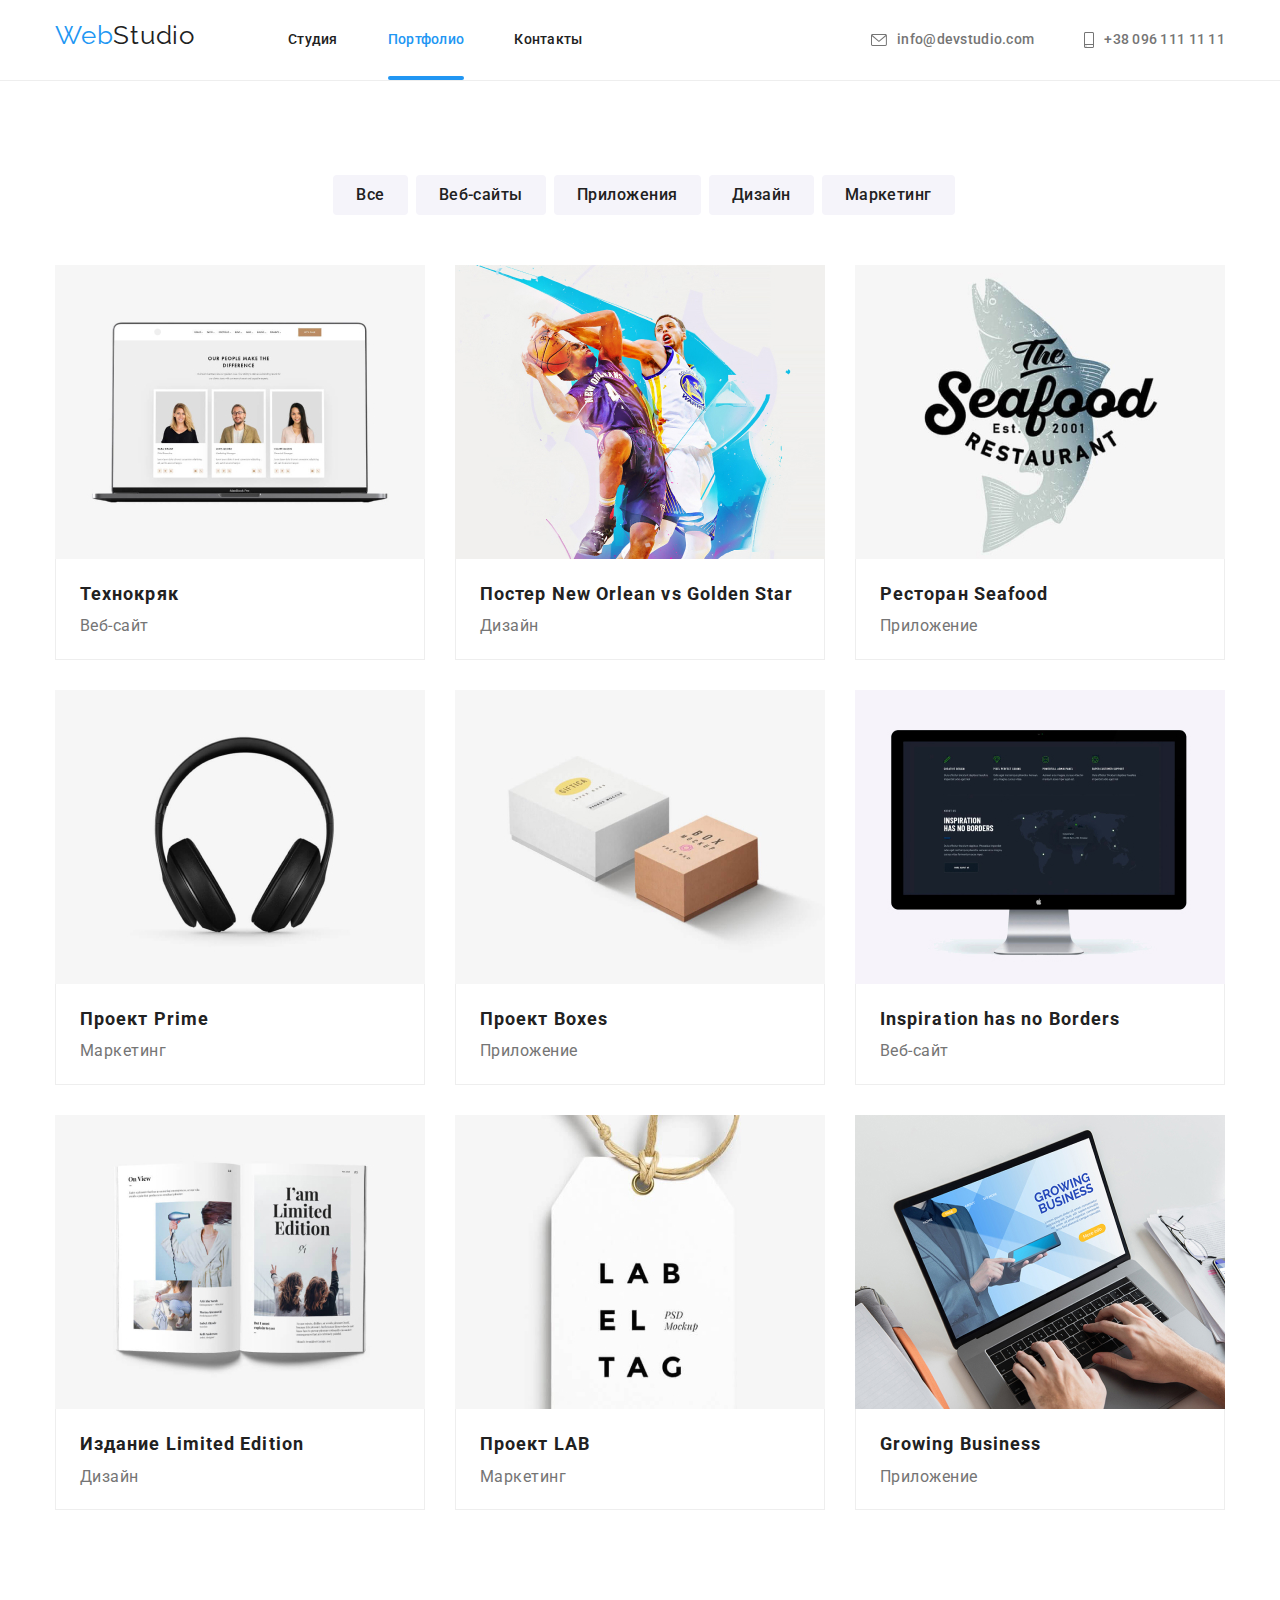
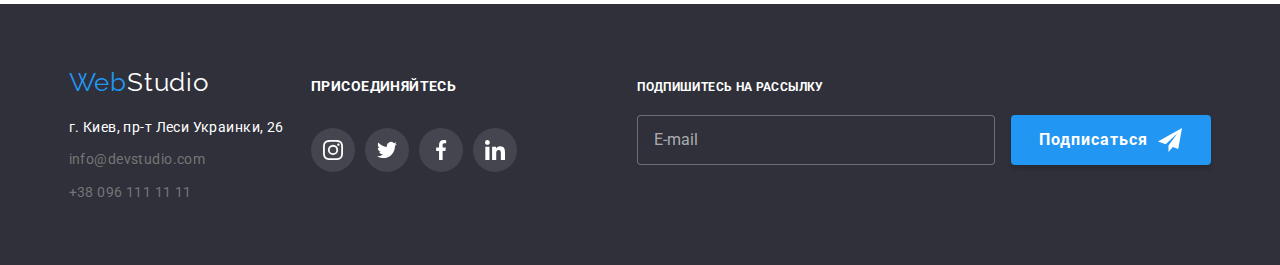
==== commit 5a444cb8: "add mixins, placeholders" ====
--- a/portfolio.html
+++ b/portfolio.html
@@ -10,7 +10,6 @@
     rel="stylesheet" />
   <link rel="stylesheet"
     href="https://cdnjs.cloudflare.com/ajax/libs/modern-normalize/1.1.0/modern-normalize.min.css" />
-
   <link rel="stylesheet" href="./css/main.min.css" />
 </head>
 
@@ -242,16 +241,16 @@
   <!-- Подвал -->
 
   <footer class="footer">
-    <div class="container footer-flex-container">
-      <div class="link-logo-footer">
-        <div class="logotype">
-          <a href="./index.html" class="logotype__ft">
-            Web<span class="logotype__footer">Studio</span>
+    <div class=" footer__flex-container container">
+      <div class=".footer__link-logo">
+        <div class="footer__logotype">
+          <a href="./index.html" class="footer__logotype-web">
+            Web<span class="footer__logotype-studio">Studio</span>
           </a>
         </div>
 
         <address class="adress">
-          <p class="adress-geo list">г. Киев, пр-т Леси Украинки, 26</p>
+          <p class="adress__geo list">г. Киев, пр-т Леси Украинки, 26</p>
           <ul class="contact-ft list">
             <li class="contact-ft__item">
               <a href="mailto:info@devstudio.com" class="contact-ft__contact">info@devstudio.com</a>
--- a/css/main.min.css
+++ b/css/main.min.css
@@ -1,2 +1,2 @@
-.backdrop{position:fixed;top:0;left:0;width:100%;height:100%;background:rgba(0,0,0,0.2);transition:opacity 250ms cubic-bezier(0.4, 0, 0.2, 1),visibility 250ms cubic-bezier(0.4, 0, 0.2, 1)}.backdrop.is-hidden{opacity:0;visibility:hidden;pointer-events:none}.backdrop.is-hidden .modal{transform:translate(-50%, -50%) scale(1.5)}.modal{position:absolute;top:50%;left:50%;width:528px;height:581px;padding-top:44.5px;padding-left:36px;padding-right:44px;padding-bottom:35px;transform:translate(-50%, -50%) scale(1);transition:transform 250ms cubic-bezier(0.4, 0, 0.2, 1);background-color:#fff;box-shadow:0px 1px 3px rgba(0,0,0,0.12),0px 1px 1px rgba(0,0,0,0.14),0px 2px 1px rgba(0,0,0,0.2);border-radius:4px}.btn-modal{position:absolute;top:8px;right:8px;display:flex;justify-content:center;align-items:center;padding:0;width:30px;height:30px;border-radius:50%;background:#fff;border:1px solid rgba(0,0,0,0.1);cursor:pointer}.btn-modal:hover .modal-close-icon{fill:#2196f3}.flex-cont__box-computer-img{position:relative}.flex-cont__text-on-img{position:absolute;bottom:0;left:0;display:flex;justify-content:center;align-items:center;width:100%;height:70px;font-weight:700;font-size:14px;line-height:1.14;text-transform:uppercase;color:#fff;background:rgba(47,48,58,0.8)}.modal-form{display:flex;flex-direction:column}.title-modal-form{display:block;text-align:center;margin-bottom:12px;font-weight:700;font-size:20px;line-height:1.15;letter-spacing:0.03em;color:#212121;font-family:"Roboto";font-style:normal;font-weight:700;font-size:20px;line-height:23px;text-align:center;letter-spacing:0.03em;color:#212121}.modal-form-label{position:relative;display:block;margin-bottom:4px;font-size:12px;line-height:1.16;letter-spacing:0.01em;color:#757575}.icon-wrapper{position:relative;display:flex;align-items:center;justify-content:center;margin-bottom:10px}.modal-icon{position:absolute;top:50%;transform:translateY(-50%);left:12px}.modal-form-input{display:block;width:100%;height:40px;padding:12px 11px;outline:none;border:1px solid rgba(33,33,33,0.2);border-radius:4px}.modal-form-input:focus{outline:0;border-color:#2196f3}.modal-form-input:focus+.modal-icon{fill:#188ce8}.input-form{padding-left:42px}.textarea-form{height:120px;resize:none;margin-bottom:20px}.textarea-form::placeholder{font-size:12px;line-height:1.16;letter-spacing:0.01em;color:rgba(117,117,117,0.5)}.checkbox-modal-wrapper{margin-bottom:30px}.modal-form-checkbox-label{display:flex;align-items:center;font-size:14px;line-height:1.71;letter-spacing:0.03em;color:#757575}.modal-form-checkbox-label::before{content:"";display:inline-block;width:16px;height:15px;margin-right:8.5px;border:1px solid #000;background-image:url(../images/check.svg);background-repeat:no-repeat;background-position:50% 50%;cursor:pointer;border-radius:2px;transition:background-color 250ms cubic-bezier(0.4, 0, 0.2, 1)}.modal-form-checkbox:checked+.modal-form-checkbox-label::before{background-color:#188ce8;border:0px;border-radius:2px}.modal-form-checkbox:focus+.modal-form-checkbox-label::before{box-shadow:0px 4px 4px rgba(0,0,0,0.25)}.modal-link-policy{font-size:14px;line-height:1.71;letter-spacing:0.03em;text-decoration-line:underline;color:#2196f3;transition:color 250ms cubic-bezier(0.4, 0, 0.2, 1)}.modal-link-policy:hover,.modal-link-policy:focus{color:#1675c2}.modal-form-button{display:block;margin:0 auto;width:200px;height:50px;font-weight:700;font-size:16px;line-height:1.87;letter-spacing:0.06em;background-color:#2196f3;border:0;border-radius:4px;color:#fff;cursor:pointer;box-shadow:0px 4px 4px rgba(0,0,0,0.15);transition:background-color 250ms cubic-bezier(0.4, 0, 0.2, 1)}.modal-form-button:focus,.modal-form-button:hover{background-color:#188ce8;box-shadow:0px 4px 4px rgba(0,0,0,0.15)}ul{list-style:none}.list{padding:0px;margin:0px;list-style:none}a{text-decoration:none}.visually-hidden{position:absolute;width:1px;height:1px;margin:-1px;border:0;padding:0;white-space:nowrap;clip-path:inset(100%);clip:rect(0 0 0 0);overflow:hidden}.page{color:#212121;background-color:#fff;font-family:Roboto, sans-serif}.container{margin:0 auto;width:1200px;padding:0 15px}.section{padding-top:94px;padding-bottom:94px}.page-header{border-bottom:1px solid #eeeeee}.main-nav{display:flex;align-items:center}.main-nav .nav-top{display:flex;align-items:center}.site-nav{display:flex;margin-left:93px;align-items:center}.site-nav__item+.site-nav__item{margin-left:50px}.site-nav__linkactive{position:relative;display:block;color:#2196f3;font-weight:500;font-size:14px;line-height:1.14;letter-spacing:0.02em;padding-top:32px;padding-bottom:32px}.site-nav__linkactive::after{position:absolute;left:0;bottom:0;content:"";display:block;width:100%;height:4px;background-color:#2196f3;border-radius:2px}header a{padding:24px 0px}.site-nav__link{display:block;color:#212121;font-weight:500;font-size:14px;line-height:1.14;letter-spacing:0.02em;padding-top:32px;padding-bottom:32px;transition:color 250ms cubic-bezier(0.4, 0, 0.2, 1)}.site-nav__link:hover,.site-nav__link:focus{color:#2196f3}.contact-ft__contact{color:#757575;background-color:#2f303a;font-style:normal;font-weight:400;font-size:14px;line-height:1.71;letter-spacing:0.03em;transition:color 250ms cubic-bezier(0.4, 0, 0.2, 1)}.contact-ft__contact:hover,.contact-ft__contact:focus{color:#fff}.contact-ft__item+.contact-ft__item{margin-top:9px}.connect__mail,.connect__tel{position:relative;padding:32px 0;color:#757575;background-color:#fff;font-family:Roboto, sans-serif;font-weight:500;font-size:14px;line-height:1.14;letter-spacing:0.02em;display:flex;justify-content:center;align-items:center;transition:color 250ms cubic-bezier(0.4, 0, 0.2, 1)}.connect>li{display:inline-flex;justify-content:center;align-items:center}.connect{display:flex;margin-left:auto}.connect__item+.connect__item{margin-left:50px}.icon{fill:currentColor}.connect__item .icon{padding-right:10px;justify-content:center;align-items:center;box-sizing:content-box}.connect__tel:hover,.connect__tel:focus{color:#2196f3;background-color:#fff}.connect__mail:hover,.connect__mail:focus{color:#2196f3;background-color:#fff}.hero{text-align:center;background-color:#2f303a;max-width:1600px;padding-top:200px;padding-bottom:200px;margin-right:auto;margin-left:auto;outline:1px solid black;background-image:linear-gradient(to right, rgba(47,48,58,0.4), rgba(47,48,58,0.4)),url(../images/background.jpg);background-repeat:no-repeat;background-position:center;background-size:cover}.hero-title{color:#fff;font-weight:900;font-size:44px;line-height:1.3;text-align:center;letter-spacing:0.06em;text-transform:uppercase;width:696px;margin-top:0px;margin-bottom:30px}.header__logo{color:#2196f3;background-color:#fff;font-family:Raleway, sans-serif;font-size:26px;line-height:0.83;letter-spacing:0.03em;padding-bottom:32px}.headerSec__logo{color:#212121;padding-top:32px;padding-bottom:32px}.feature{padding-bottom:0}.feature-list{display:flex}.feature-list__item{width:270px}.flex-cont__item+.flex-cont__item{margin-left:30px}.feature-list__header{margin-bottom:10px;margin-top:0px;font-weight:700;font-size:14px;line-height:1.14;letter-spacing:0.03em;text-transform:uppercase}.feature-list__text{color:#757575;margin-bottom:0;margin-top:0;font-style:normal;font-weight:400;font-size:14px;line-height:1.7;letter-spacing:0.03em}img{display:block}.flex-team__position{color:#757575;letter-spacing:0.03em;font-weight:400;font-size:16px;line-height:1.2;margin-top:0;margin-bottom:16px}.section-team{margin-top:0;margin-bottom:50px;color:#212121;font-style:normal;font-weight:700;font-size:36px;line-height:1.16;text-align:center;letter-spacing:0.03em}.feature-list__icon{display:flex;border:none;margin-bottom:30px;justify-content:center;align-items:center;height:120px;margin-bottom:30px;border-radius:4px;background-color:#f5f4fa}.feature-list__item+.feature-list__item{margin-left:30px}.aboutus{background-color:#f5f4fa}.flex-team__team{color:#212121;font-style:normal;font-weight:700;font-size:18px;line-height:1.7;letter-spacing:0.06em;margin-top:0;margin-bottom:10px}.card__description{color:#212121;font-style:normal;font-weight:700;font-size:18px;line-height:1.7;letter-spacing:0.06em;margin-bottom:4px;margin-top:0}.card__project{color:#757575;letter-spacing:0.03em;font-weight:400;font-size:16px;line-height:1.6;margin-top:0;margin-bottom:0}.flex-team__social-link{cursor:pointer;display:flex;align-items:center;justify-content:center;padding:0;border:none;width:44px;height:44px;border-radius:50%;color:#afb1b8;background-color:#fff;transition:background 250ms cubic-bezier(0.4, 0, 0.2, 1)}.flex-team__social-link:hover,.flex-team__social-link:focus{align-items:center;justify-content:center;color:#fff;background-color:#2196f3}.link-logo-footer{padding-right:70px}.flex-team__social-icon{fill:currentColor;transition:color 250ms cubic-bezier(0.4, 0, 0.2, 1)}.flex-team__social-link+.flex-team__social-link{margin-left:10px}.flex-team__element-icon{display:flex}.clients__contact-link{display:flex;cursor:pointer;align-items:center;justify-content:center;fill:currentColor;border-radius:4%;width:170px;height:92px;padding:0;color:#afb1b8;background-color:#fff;border:1px solid #afb1b8;transition:color 250ms cubic-bezier(0.4, 0, 0.2, 1)}.clients__contact-link:hover,.clients__contact-link:focus{color:#2196f3;background-color:#fff;border:1px solid #2196f3}.clients__item+.clients__item{margin-left:30px}.element-icon{display:flex;align-items:center;justify-content:center}.element-icon__social-icon{fill:currentColor}.element-icon__social-botom{display:inline-flex;cursor:pointer;align-items:center;justify-content:center;padding:0;border:none;width:44px;height:44px;border-radius:50%;color:#fff;background-color:rgba(255,255,255,0.1);transition:background-color 250ms cubic-bezier(0.4, 0, 0.2, 1)}.element-icon__social-botom:hover,.element-icon__social-botom:focus{color:#fff;background-color:#2196f3}.element-icon__social-botom+.element-icon__social-botom{margin-left:10px}.join-list__text{font-weight:700;font-size:14px;line-height:16px;letter-spacing:0.03em;text-transform:uppercase;color:#fff;padding-bottom:20px}.join-list{padding-right:93px;display:inline-block}.logotype__ft{color:#2196f3;font-family:Raleway, sans-serif;font-size:26px;line-height:0.83;letter-spacing:0.03em}.logotype__footer{color:#fff;font-family:Raleway, sans-serif;font-size:26px;line-height:0.83;letter-spacing:0.03em}.logotype{display:inline-block;margin-bottom:20px}.portfolio-filter__button-menu{cursor:pointer;color:#212121;background-color:#f5f4fa;border:1px solid transparent;font-family:inherit;font-style:normal;font-weight:500;font-size:16px;line-height:1.6;text-align:center;letter-spacing:0.03em;border-radius:4px;padding:6px 22px;margin-left:8px;transition:color 250ms cubic-bezier(0.4, 0, 0.2, 1),background-color 250ms cubic-bezier(0.4, 0, 0.2, 1),box-shadow 250ms cubic-bezier(0.4, 0, 0.2, 1)}.portfolio-filter__button-menu:hover,.portfolio-filter__button-menu:focus{color:#fff;background-color:#2196f3;border-color:transparent;box-shadow:0px 2px 2px 0px rgba(0,0,0,0.12);box-shadow:0px 1px 2px 0px rgba(0,0,0,0.08);box-shadow:0px 3px 1px 0px rgba(0,0,0,0.1)}.portfolio-filter{display:flex;justify-content:center;margin-top:0;margin-bottom:50px}.hero .button-top{color:#fff;background-color:#2196f3;cursor:pointer;border-radius:4px;padding:10px 32px;border-right:0px;border-left:0px;font-family:inherit;font-weight:700;font-size:16px;line-height:1.8;letter-spacing:0.06em;border:1px solid transparent;transition:background-color 250ms cubic-bezier(0.4, 0, 0.2, 1)}.hero .button-top:hover,.hero .button-top:focus{background-color:#188ce8}footer{background-color:#2f303a;padding-top:60px;padding-bottom:60px}.adress-geo{color:#fff;font-style:normal;font-weight:400;font-size:14px;line-height:1.71;letter-spacing:0.03em;margin-bottom:9px}.footer-flex-container{display:flex;justify-content:space-around;align-items:baseline}.contact-form-mail-label{display:block;margin-bottom:20px;color:#fff;font-weight:700;font-size:12px;line-height:1.14;letter-spacing:0.03em;text-transform:uppercase}.contact-form-mail{margin-right:12px;padding:15px 16px;width:358px;height:50px;color:#fff;border:1px solid rgba(255,255,255,0.3);border-radius:4px;background-color:#2f303a;outline:none}.contact-form-mail::placeholder{color:rgba(255,255,255,0.6)}.contact-form-mail:focus{outline:2px solid #2196f3}.contact-form-submit-button{display:inline-flex;align-items:center;padding:10px 28px;width:200px;height:50px;font-weight:700;font-size:16px;line-height:1.87;letter-spacing:0.06em;border:#2196f3;border-radius:4px;background-color:#2196f3;box-shadow:0px 4px 4px rgba(0,0,0,0.15);color:#fff;cursor:pointer;transition:background-color 250ms cubic-bezier(0.4, 0, 0.2, 1)}.contact-form-submit-button:focus,.contact-form-submit-button:hover{background-color:rgba(33,150,243,0.9)}.btn-footer-icon{margin-left:10px}.works p{font-weight:400;font-size:16px;line-height:1.8;letter-spacing:0.03em}.portfolio-list{display:flex;flex-wrap:wrap;align-items:center;padding:0;margin:0}.cards-list{display:flex;flex-wrap:wrap;flex-basis:calc((100% - 90px) / 3);margin-left:-30px;margin-top:-30px}.card__element-border{border-left:1px solid #eeeeee;border-right:1px solid #eeeeee;border-bottom:1px solid #eeeeee;padding:20px 24px}.flex-team__element{align-items:center;justify-content:center;padding:20px 24px 20px 24px;border-radius:0px 0px 4px 4px;box-shadow:0px 1px 3px rgba(0,0,0,0.12),0px 1px 1px rgba(0,0,0,0.14),0px 2px 1px rgba(0,0,0,0.2)}.flex-team__position{display:flex;align-items:center;justify-content:center}.flex-element{width:370px;margin-left:30px;margin-top:30px}.card{display:block}.card:hover{box-shadow:0px 4px 4px 0px rgba(0,0,0,0.25);transition:box-shadow 250ms cubic-bezier(0.4, 0, 0.2, 1)}.card__text-actions{position:absolute;top:0;left:0;width:100%;height:100%;overflow:auto;padding:63px 24px;margin:0;color:#fff;font-size:18px;line-height:1.55;transform:translateY(100%);transition:transform 250ms cubic-bezier(0.4, 0, 0.2, 1),background 250ms cubic-bezier(0.4, 0, 0.2, 1)}.card__img-wrapper{position:relative;overflow:hidden}.card:hover .card__text-actions,.card:focus .card__text-actions{transform:translateY(0%);background:rgba(33,150,243,0.9)}.flex-cont{display:flex}.flex-team{margin-right:30px;background-color:#fff;text-align:center}
+.icon-wrapper,.modal-form-checkbox-label,.main-nav,.main-nav .nav-top,.flex-team__social-link,.element-icon,.flex-team__position{display:flex;align-items:center}ul{list-style:none}.list{padding:0px;margin:0px;list-style:none}a{text-decoration:none}.visually-hidden{position:absolute;width:1px;height:1px;margin:-1px;border:0;padding:0;white-space:nowrap;clip-path:inset(100%);clip:rect(0 0 0 0);overflow:hidden}.backdrop{position:fixed;top:0;left:0;width:100%;height:100%;background:rgba(0,0,0,0.2);transition:opacity 250ms cubic-bezier(0.4, 0, 0.2, 1),visibility 250ms cubic-bezier(0.4, 0, 0.2, 1)}.backdrop.is-hidden{opacity:0;visibility:hidden;pointer-events:none}.backdrop.is-hidden .modal{transform:translate(-50%, -50%) scale(1.5)}.modal{position:absolute;top:50%;left:50%;width:528px;height:581px;padding-top:44.5px;padding-left:36px;padding-right:44px;padding-bottom:35px;transform:translate(-50%, -50%) scale(1);transition:transform 250ms cubic-bezier(0.4, 0, 0.2, 1);background-color:#fff;box-shadow:0px 1px 3px rgba(0,0,0,0.12),0px 1px 1px rgba(0,0,0,0.14),0px 2px 1px rgba(0,0,0,0.2);border-radius:4px}.btn-modal{position:absolute;top:8px;right:8px;display:flex;justify-content:center;align-items:center;padding:0;width:30px;height:30px;border-radius:50%;background:#fff;border:1px solid rgba(0,0,0,0.1);cursor:pointer}.btn-modal:hover .modal-close-icon{fill:#2196f3}.flex-cont__box-computer-img{position:relative}.flex-cont__text-on-img{position:absolute;bottom:0;left:0;display:flex;justify-content:center;align-items:center;width:100%;height:70px;font-weight:700;font-size:14px;line-height:1.14;text-transform:uppercase;color:#fff;background:rgba(47,48,58,0.8)}.modal-form{display:flex;flex-direction:column}.title-modal-form{display:block;text-align:center;margin-bottom:12px;font-weight:700;font-size:20px;line-height:1.15;letter-spacing:0.03em;color:#212121;font-family:"Roboto";font-style:normal;font-weight:700;font-size:20px;line-height:23px;text-align:center;letter-spacing:0.03em;color:#212121}.modal-form-label{position:relative;display:block;margin-bottom:4px;font-size:12px;line-height:1.16;letter-spacing:0.01em;color:#757575}.icon-wrapper{position:relative;justify-content:center;margin-bottom:10px}.modal-icon{position:absolute;top:50%;transform:translateY(-50%);left:12px}.modal-form-input{display:block;width:100%;height:40px;padding:12px 11px;outline:none;border:1px solid rgba(33,33,33,0.2);border-radius:4px}.modal-form-input:focus{outline:0;border-color:#2196f3}.modal-form-input:focus+.modal-icon{fill:#188ce8}.input-form{padding-left:42px}.textarea-form{height:120px;resize:none;margin-bottom:20px}.textarea-form::placeholder{font-size:12px;line-height:1.16;letter-spacing:0.01em;color:rgba(117,117,117,0.5)}.checkbox-modal-wrapper{margin-bottom:30px}.modal-form-checkbox-label{font-size:14px;line-height:1.71;letter-spacing:0.03em;color:#757575}.modal-form-checkbox-label::before{content:"";display:inline-block;width:16px;height:15px;margin-right:8.5px;border:1px solid #000;background-image:url(../images/check.svg);background-repeat:no-repeat;background-position:50% 50%;cursor:pointer;border-radius:2px;transition:background-color 250ms cubic-bezier(0.4, 0, 0.2, 1)}.modal-form-checkbox:checked+.modal-form-checkbox-label::before{background-color:#188ce8;border:0px;border-radius:2px}.modal-form-checkbox:focus+.modal-form-checkbox-label::before{box-shadow:0px 4px 4px rgba(0,0,0,0.25)}.modal-link-policy{font-size:14px;line-height:1.71;letter-spacing:0.03em;text-decoration-line:underline;color:#2196f3;transition:color 250ms cubic-bezier(0.4, 0, 0.2, 1)}.modal-link-policy:hover,.modal-link-policy:focus{color:#1675c2}.modal-form-button{display:block;margin:0 auto;width:200px;height:50px;font-weight:700;font-size:16px;line-height:1.87;letter-spacing:0.06em;background-color:#2196f3;border:0;border-radius:4px;color:#fff;cursor:pointer;box-shadow:0px 4px 4px rgba(0,0,0,0.15);transition:background-color 250ms cubic-bezier(0.4, 0, 0.2, 1)}.modal-form-button:focus,.modal-form-button:hover{background-color:#188ce8;box-shadow:0px 4px 4px rgba(0,0,0,0.15)}.page{color:#212121;background-color:#fff;font-family:Roboto, sans-serif}.container{margin:0 auto;width:1200px;padding:0 15px}.section{padding-top:94px;padding-bottom:94px}.page-header{border-bottom:1px solid #eeeeee}.site-nav{display:flex;margin-left:93px;align-items:center}.site-nav__item+.site-nav__item{margin-left:50px}.site-nav__linkactive{font-size:14px;font-weight:500;line-height:1.14;letter-spacing:.02em;position:relative;display:block;color:#2196f3;padding-top:32px;padding-bottom:32px}.site-nav__linkactive::after{position:absolute;left:0;bottom:0;content:"";display:block;width:100%;height:4px;background-color:#2196f3;border-radius:2px}header a{padding:24px 0px}.site-nav__link{display:block;color:#212121;font-size:14px;font-weight:500;line-height:1.14;letter-spacing:.02em;padding-top:32px;padding-bottom:32px;transition:color 250ms cubic-bezier(0.4, 0, 0.2, 1)}.site-nav__link:hover,.site-nav__link:focus{color:#2196f3}.contact-ft__contact{color:#757575;background-color:#2f303a;font-style:normal;font-weight:400;font-size:14px;line-height:1.71;letter-spacing:0.03em;transition:color 250ms cubic-bezier(0.4, 0, 0.2, 1)}.contact-ft__contact:hover,.contact-ft__contact:focus{color:#fff}.contact-ft__item+.contact-ft__item{margin-top:9px}.connect__mail,.connect__tel{position:relative;padding:32px 0;color:#757575;background-color:#fff;font-family:Roboto, sans-serif;font-weight:500;font-size:14px;line-height:1.14;letter-spacing:0.02em;display:flex;justify-content:center;align-items:center;transition:color 250ms cubic-bezier(0.4, 0, 0.2, 1)}.connect>li{display:inline-flex;justify-content:center;align-items:center}.connect{display:flex;margin-left:auto}.connect__item+.connect__item{margin-left:50px}.icon{fill:currentColor}.connect__item .icon{padding-right:10px;justify-content:center;align-items:center;box-sizing:content-box}.connect__tel:hover,.connect__tel:focus{color:#2196f3;background-color:#fff}.connect__mail:hover,.connect__mail:focus{color:#2196f3;background-color:#fff}.hero{text-align:center;background-color:#2f303a;max-width:1600px;padding-top:200px;padding-bottom:200px;margin-right:auto;margin-left:auto;outline:1px solid black;background-image:linear-gradient(to right, rgba(47,48,58,0.4), rgba(47,48,58,0.4)),url(../images/background.jpg);background-repeat:no-repeat;background-position:center;background-size:cover}.hero-title{color:#fff;font-weight:900;font-size:44px;line-height:1.3;text-align:center;letter-spacing:0.06em;text-transform:uppercase;width:696px;margin-top:0px;margin-bottom:30px}.header__logo{color:#2196f3;background-color:#fff;font-family:Raleway, sans-serif;font-size:26px;line-height:0.83;letter-spacing:0.03em;padding-bottom:32px}.headerSec__logo{color:#212121;padding-top:32px;padding-bottom:32px}.feature{padding-bottom:0}.feature-list{display:flex}.feature-list__item{width:270px}.flex-cont__item+.flex-cont__item{margin-left:30px}.feature-list__header{margin-bottom:10px;margin-top:0px;font-weight:700;font-size:14px;line-height:1.14;letter-spacing:0.03em;text-transform:uppercase}.feature-list__text{font-size:14px;font-weight:400;line-height:1.7;letter-spacing:.03em;color:#757575;margin-bottom:0;margin-top:0}img{display:block}.flex-team__position{font-size:16px;font-weight:400;line-height:1.2;letter-spacing:.03em;color:#757575;margin-top:0;margin-bottom:16px}.section-team{margin-top:0;margin-bottom:50px;color:#212121;font-style:normal;font-weight:700;font-size:36px;line-height:1.16;text-align:center;letter-spacing:0.03em}.feature-list__icon{display:flex;border:none;margin-bottom:30px;justify-content:center;align-items:center;height:120px;margin-bottom:30px;border-radius:4px;background-color:#f5f4fa}.feature-list__item+.feature-list__item{margin-left:30px}.aboutus{background-color:#f5f4fa}.flex-team__team{color:#212121;font-style:normal;font-weight:700;font-size:18px;line-height:1.7;letter-spacing:0.06em;margin-top:0;margin-bottom:10px}.card__description{color:#212121;font-style:normal;font-weight:700;font-size:18px;line-height:1.7;letter-spacing:0.06em;margin-bottom:4px;margin-top:0}.card__project{color:#757575;letter-spacing:0.03em;font-weight:400;font-size:16px;line-height:1.6;margin-top:0;margin-bottom:0}.flex-team__social-link{cursor:pointer;justify-content:center;padding:0;border:none;width:44px;height:44px;border-radius:50%;color:#afb1b8;background-color:#fff;transition:background 250ms cubic-bezier(0.4, 0, 0.2, 1)}.flex-team__social-link:hover,.flex-team__social-link:focus{align-items:center;justify-content:center;color:#fff;background-color:#2196f3}.footer__link-logo{padding-right:70px}.flex-team__social-icon{fill:currentColor;transition:color 250ms cubic-bezier(0.4, 0, 0.2, 1)}.flex-team__social-link+.flex-team__social-link{margin-left:10px}.flex-team__element-icon{display:flex}.clients__contact-link{display:flex;cursor:pointer;align-items:center;justify-content:center;fill:currentColor;border-radius:4%;width:170px;height:92px;padding:0;color:#afb1b8;background-color:#fff;border:1px solid #afb1b8;transition:color 250ms cubic-bezier(0.4, 0, 0.2, 1)}.clients__contact-link:hover,.clients__contact-link:focus{color:#2196f3;background-color:#fff;border:1px solid #2196f3}.clients__item+.clients__item{margin-left:30px}.element-icon{justify-content:center}.element-icon__social-icon{fill:currentColor}.element-icon__social-botom{display:inline-flex;cursor:pointer;align-items:center;justify-content:center;padding:0;border:none;width:44px;height:44px;border-radius:50%;color:#fff;background-color:rgba(255,255,255,0.1);transition:background-color 250ms cubic-bezier(0.4, 0, 0.2, 1)}.element-icon__social-botom:hover,.element-icon__social-botom:focus{color:#fff;background-color:#2196f3}.element-icon__social-botom+.element-icon__social-botom{margin-left:10px}.join-list__text{font-weight:700;font-size:14px;line-height:16px;letter-spacing:0.03em;text-transform:uppercase;color:#fff;padding-bottom:20px}.join-list{padding-right:93px;display:inline-block}.footer__logotype-web{color:#2196f3;font-family:Raleway, sans-serif;font-size:26px;line-height:0.83;letter-spacing:0.03em}.footer__logotype-studio{color:#fff;font-size:26px;line-height:0.83;letter-spacing:0.03em}.footer__logotype{display:inline-block;margin-bottom:20px}.portfolio-filter__button-menu{cursor:pointer;color:#212121;background-color:#f5f4fa;border:1px solid transparent;font-family:inherit;font-style:normal;font-weight:500;font-size:16px;line-height:1.6;text-align:center;letter-spacing:0.03em;border-radius:4px;padding:6px 22px;margin-left:8px;transition:color 250ms cubic-bezier(0.4, 0, 0.2, 1),background-color 250ms cubic-bezier(0.4, 0, 0.2, 1),box-shadow 250ms cubic-bezier(0.4, 0, 0.2, 1)}.portfolio-filter__button-menu:hover,.portfolio-filter__button-menu:focus{color:#fff;background-color:#2196f3;border-color:transparent;box-shadow:0px 2px 2px 0px rgba(0,0,0,0.12);box-shadow:0px 1px 2px 0px rgba(0,0,0,0.08);box-shadow:0px 3px 1px 0px rgba(0,0,0,0.1)}.portfolio-filter{display:flex;justify-content:center;margin-top:0;margin-bottom:50px}.hero .button-top{color:#fff;background-color:#2196f3;cursor:pointer;border-radius:4px;padding:10px 32px;border-right:0px;border-left:0px;font-family:inherit;font-weight:700;font-size:16px;line-height:1.8;letter-spacing:0.06em;border:1px solid transparent;transition:background-color 250ms cubic-bezier(0.4, 0, 0.2, 1)}.hero .button-top:hover,.hero .button-top:focus{background-color:#188ce8}footer{background-color:#2f303a;padding-top:60px;padding-bottom:60px}.adress__geo{color:#fff;font-style:normal;font-weight:400;font-size:14px;line-height:1.71;letter-spacing:0.03em;margin-bottom:9px}.footer__flex-container{display:flex;justify-content:space-around;align-items:baseline}.contact-form-mail-label{display:block;margin-bottom:20px;color:#fff;font-weight:700;font-size:12px;line-height:1.14;letter-spacing:0.03em;text-transform:uppercase}.contact-form-mail{margin-right:12px;padding:15px 16px;width:358px;height:50px;color:#fff;border:1px solid rgba(255,255,255,0.3);border-radius:4px;background-color:#2f303a;outline:none}.contact-form-mail::placeholder{color:rgba(255,255,255,0.6)}.contact-form-mail:focus{outline:2px solid #2196f3}.contact-form-submit-button{display:inline-flex;align-items:center;padding:10px 28px;width:200px;height:50px;font-weight:700;font-size:16px;line-height:1.87;letter-spacing:0.06em;border:#2196f3;border-radius:4px;background-color:#2196f3;box-shadow:0px 4px 4px rgba(0,0,0,0.15);color:#fff;cursor:pointer;transition:background-color 250ms cubic-bezier(0.4, 0, 0.2, 1)}.contact-form-submit-button:focus,.contact-form-submit-button:hover{background-color:rgba(33,150,243,0.9)}.btn-footer-icon{margin-left:10px}.works p{font-weight:400;font-size:16px;line-height:1.8;letter-spacing:0.03em}.portfolio-list{display:flex;flex-wrap:wrap;align-items:center;padding:0;margin:0}.cards-list{display:flex;flex-wrap:wrap;flex-basis:calc((100% - 90px) / 3);margin-left:-30px;margin-top:-30px}.card__element-border{border-left:1px solid #eeeeee;border-right:1px solid #eeeeee;border-bottom:1px solid #eeeeee;padding:20px 24px}.flex-team__element{align-items:center;justify-content:center;padding:20px 24px 20px 24px;border-radius:0px 0px 4px 4px;box-shadow:0px 1px 3px rgba(0,0,0,0.12),0px 1px 1px rgba(0,0,0,0.14),0px 2px 1px rgba(0,0,0,0.2)}.flex-team__position{justify-content:center}.flex-element{width:370px;margin-left:30px;margin-top:30px}.card{display:block}.card:hover{box-shadow:0px 4px 4px 0px rgba(0,0,0,0.25);transition:box-shadow 250ms cubic-bezier(0.4, 0, 0.2, 1)}.card__text-actions{position:absolute;top:0;left:0;width:100%;height:100%;overflow:auto;padding:63px 24px;margin:0;color:#fff;font-size:18px;line-height:1.55;transform:translateY(100%);transition:transform 250ms cubic-bezier(0.4, 0, 0.2, 1),background 250ms cubic-bezier(0.4, 0, 0.2, 1)}.card__img-wrapper{position:relative;overflow:hidden}.card:hover .card__text-actions,.card:focus .card__text-actions{transform:translateY(0%);background:rgba(33,150,243,0.9)}.flex-cont{display:flex}.flex-team{margin-right:30px;background-color:#fff;text-align:center}
 /*# sourceMappingURL=main.min.css.map */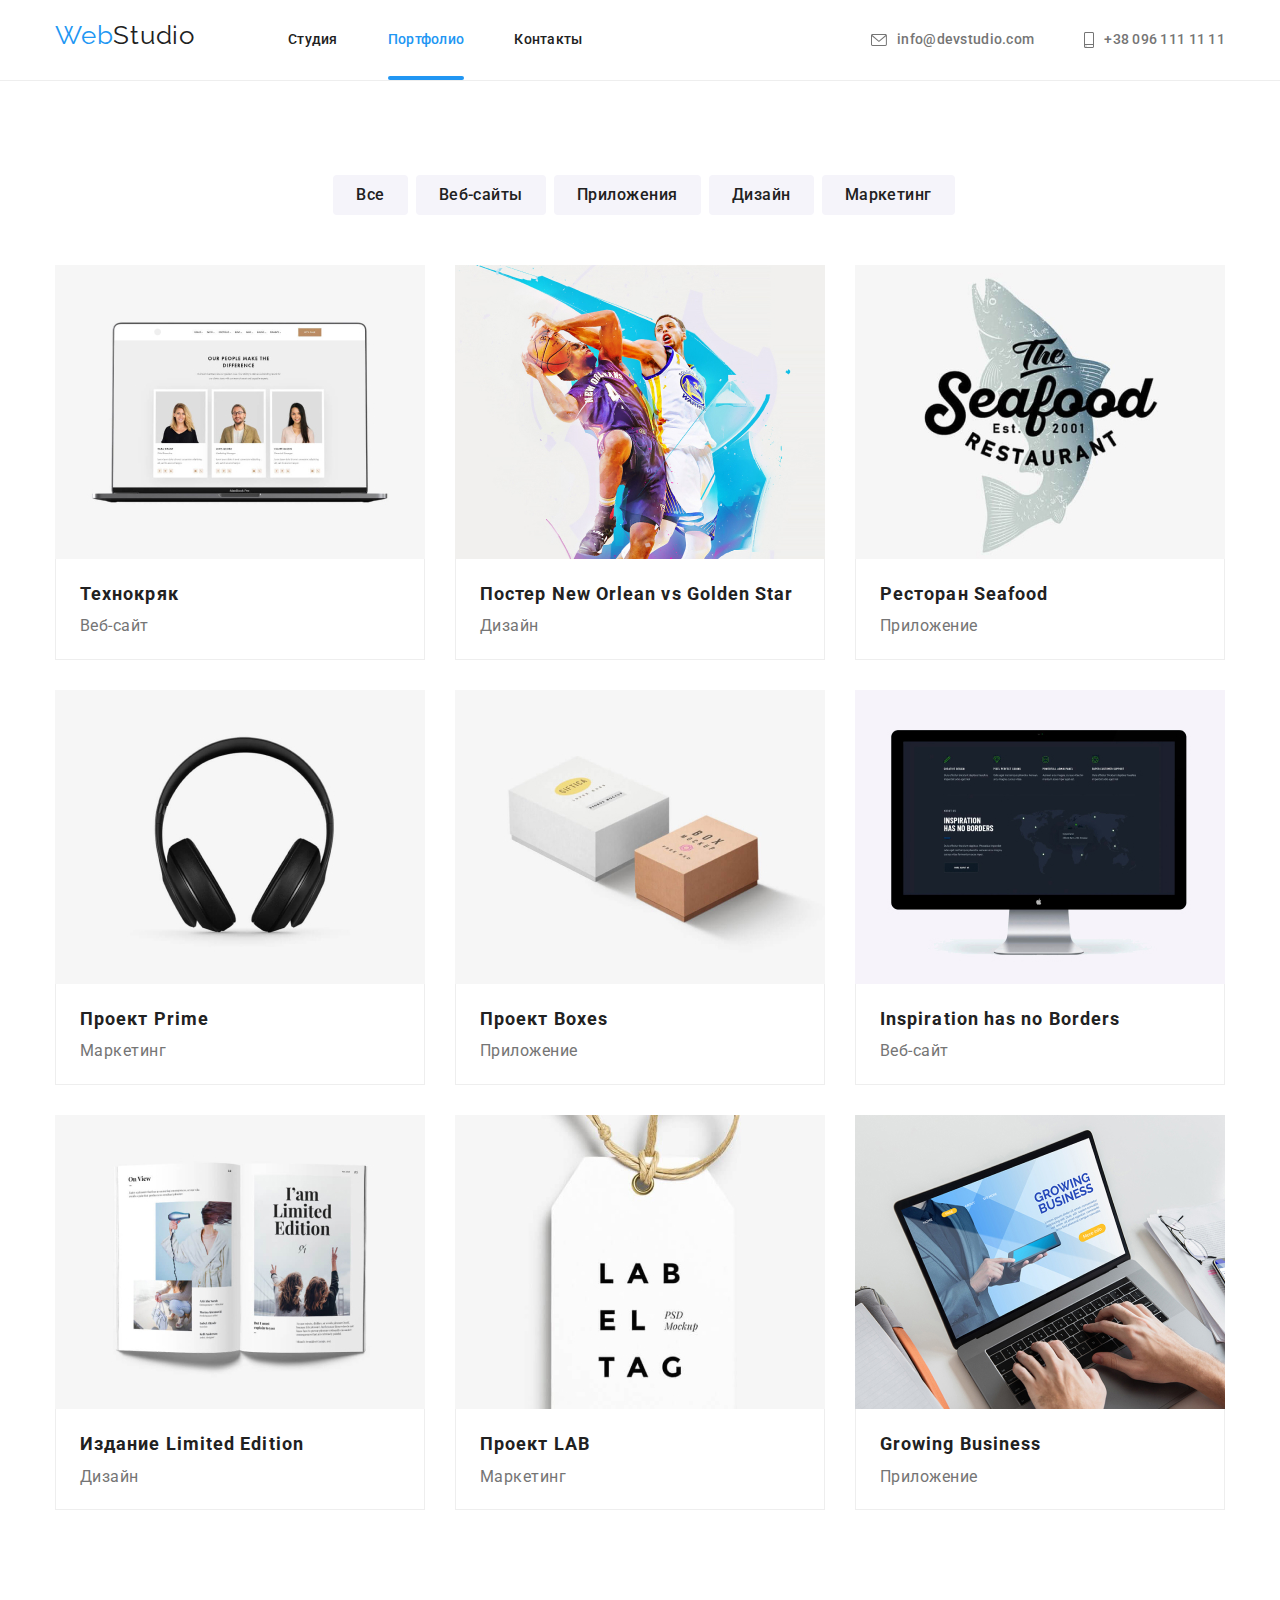
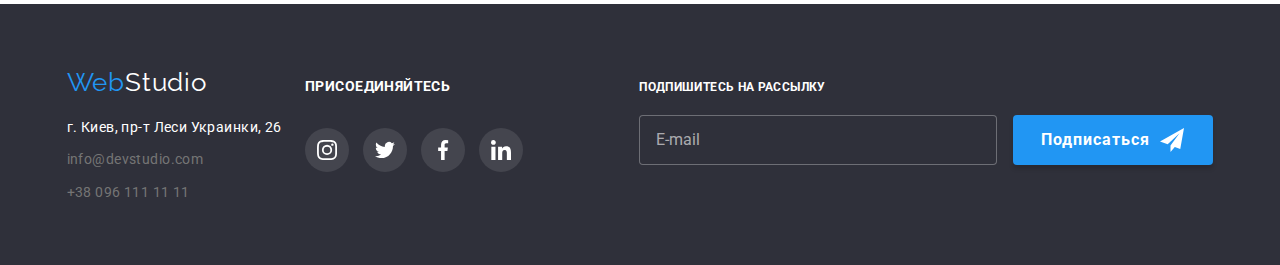
==== commit 84608422: "upd BEM" ====
--- a/portfolio.html
+++ b/portfolio.html
@@ -27,7 +27,7 @@
             <a href="./index.html" class="site-nav__link">Студия</a>
           </li>
           <li class="site-nav__item">
-            <a href="./portfolio.html" class="site-nav__linkactive">Портфолио</a>
+            <a href="./portfolio.html" class="site-nav__link--active">Портфолио</a>
           </li>
           <li class="site-nav__item">
             <a href="" class="site-nav__link">Контакты</a>
@@ -265,24 +265,24 @@
       <div class="join-list">
         <h3 class="join-list__text">присоединяйтесь</h3>
 
-        <div class="element-icon">
-          <a href class="element-icon__social-botom">
-            <svg class="element-icon__social-icon" width="20" height="20">
+        <div class="social-footer">
+          <a href class="social-footer__link">
+            <svg class="social-footer__icon" width="20" height="20">
               <use href="./icon/sprite.svg#icon-instagram"></use>
             </svg>
           </a>
-          <a href class="element-icon__social-botom">
-            <svg class="element-icon__social-icon" width="20" height="20">
+          <a href class="social-footer__link">
+            <svg class="social-footer__icon" width="20" height="20">
               <use href="./icon/sprite.svg#icon-twitter"></use>
             </svg>
           </a>
-          <a href class="element-icon__social-botom">
-            <svg class="element-icon__social-icon" width="20" height="20">
+          <a href class="social-footer__link">
+            <svg class="social-footer__icon" width="20" height="20">
               <use href="./icon/sprite.svg#icon-facebook"></use>
             </svg>
           </a>
-          <a href class="element-icon__social-botom">
-            <svg class="element-icon__social-icon" width="20" height="20">
+          <a href class="social-footer__link">
+            <svg class="social-footer__icon" width="20" height="20">
               <use href="./icon/sprite.svg#icon-linkedin"></use>
             </svg>
           </a>
--- a/css/main.min.css
+++ b/css/main.min.css
@@ -1,2 +1,2 @@
-.icon-wrapper,.modal-form-checkbox-label,.main-nav,.main-nav .nav-top,.flex-team__social-link,.element-icon,.flex-team__position{display:flex;align-items:center}ul{list-style:none}.list{padding:0px;margin:0px;list-style:none}a{text-decoration:none}.visually-hidden{position:absolute;width:1px;height:1px;margin:-1px;border:0;padding:0;white-space:nowrap;clip-path:inset(100%);clip:rect(0 0 0 0);overflow:hidden}.backdrop{position:fixed;top:0;left:0;width:100%;height:100%;background:rgba(0,0,0,0.2);transition:opacity 250ms cubic-bezier(0.4, 0, 0.2, 1),visibility 250ms cubic-bezier(0.4, 0, 0.2, 1)}.backdrop.is-hidden{opacity:0;visibility:hidden;pointer-events:none}.backdrop.is-hidden .modal{transform:translate(-50%, -50%) scale(1.5)}.modal{position:absolute;top:50%;left:50%;width:528px;height:581px;padding-top:44.5px;padding-left:36px;padding-right:44px;padding-bottom:35px;transform:translate(-50%, -50%) scale(1);transition:transform 250ms cubic-bezier(0.4, 0, 0.2, 1);background-color:#fff;box-shadow:0px 1px 3px rgba(0,0,0,0.12),0px 1px 1px rgba(0,0,0,0.14),0px 2px 1px rgba(0,0,0,0.2);border-radius:4px}.btn-modal{position:absolute;top:8px;right:8px;display:flex;justify-content:center;align-items:center;padding:0;width:30px;height:30px;border-radius:50%;background:#fff;border:1px solid rgba(0,0,0,0.1);cursor:pointer}.btn-modal:hover .modal-close-icon{fill:#2196f3}.flex-cont__box-computer-img{position:relative}.flex-cont__text-on-img{position:absolute;bottom:0;left:0;display:flex;justify-content:center;align-items:center;width:100%;height:70px;font-weight:700;font-size:14px;line-height:1.14;text-transform:uppercase;color:#fff;background:rgba(47,48,58,0.8)}.modal-form{display:flex;flex-direction:column}.title-modal-form{display:block;text-align:center;margin-bottom:12px;font-weight:700;font-size:20px;line-height:1.15;letter-spacing:0.03em;color:#212121;font-family:"Roboto";font-style:normal;font-weight:700;font-size:20px;line-height:23px;text-align:center;letter-spacing:0.03em;color:#212121}.modal-form-label{position:relative;display:block;margin-bottom:4px;font-size:12px;line-height:1.16;letter-spacing:0.01em;color:#757575}.icon-wrapper{position:relative;justify-content:center;margin-bottom:10px}.modal-icon{position:absolute;top:50%;transform:translateY(-50%);left:12px}.modal-form-input{display:block;width:100%;height:40px;padding:12px 11px;outline:none;border:1px solid rgba(33,33,33,0.2);border-radius:4px}.modal-form-input:focus{outline:0;border-color:#2196f3}.modal-form-input:focus+.modal-icon{fill:#188ce8}.input-form{padding-left:42px}.textarea-form{height:120px;resize:none;margin-bottom:20px}.textarea-form::placeholder{font-size:12px;line-height:1.16;letter-spacing:0.01em;color:rgba(117,117,117,0.5)}.checkbox-modal-wrapper{margin-bottom:30px}.modal-form-checkbox-label{font-size:14px;line-height:1.71;letter-spacing:0.03em;color:#757575}.modal-form-checkbox-label::before{content:"";display:inline-block;width:16px;height:15px;margin-right:8.5px;border:1px solid #000;background-image:url(../images/check.svg);background-repeat:no-repeat;background-position:50% 50%;cursor:pointer;border-radius:2px;transition:background-color 250ms cubic-bezier(0.4, 0, 0.2, 1)}.modal-form-checkbox:checked+.modal-form-checkbox-label::before{background-color:#188ce8;border:0px;border-radius:2px}.modal-form-checkbox:focus+.modal-form-checkbox-label::before{box-shadow:0px 4px 4px rgba(0,0,0,0.25)}.modal-link-policy{font-size:14px;line-height:1.71;letter-spacing:0.03em;text-decoration-line:underline;color:#2196f3;transition:color 250ms cubic-bezier(0.4, 0, 0.2, 1)}.modal-link-policy:hover,.modal-link-policy:focus{color:#1675c2}.modal-form-button{display:block;margin:0 auto;width:200px;height:50px;font-weight:700;font-size:16px;line-height:1.87;letter-spacing:0.06em;background-color:#2196f3;border:0;border-radius:4px;color:#fff;cursor:pointer;box-shadow:0px 4px 4px rgba(0,0,0,0.15);transition:background-color 250ms cubic-bezier(0.4, 0, 0.2, 1)}.modal-form-button:focus,.modal-form-button:hover{background-color:#188ce8;box-shadow:0px 4px 4px rgba(0,0,0,0.15)}.page{color:#212121;background-color:#fff;font-family:Roboto, sans-serif}.container{margin:0 auto;width:1200px;padding:0 15px}.section{padding-top:94px;padding-bottom:94px}.page-header{border-bottom:1px solid #eeeeee}.site-nav{display:flex;margin-left:93px;align-items:center}.site-nav__item+.site-nav__item{margin-left:50px}.site-nav__linkactive{font-size:14px;font-weight:500;line-height:1.14;letter-spacing:.02em;position:relative;display:block;color:#2196f3;padding-top:32px;padding-bottom:32px}.site-nav__linkactive::after{position:absolute;left:0;bottom:0;content:"";display:block;width:100%;height:4px;background-color:#2196f3;border-radius:2px}header a{padding:24px 0px}.site-nav__link{display:block;color:#212121;font-size:14px;font-weight:500;line-height:1.14;letter-spacing:.02em;padding-top:32px;padding-bottom:32px;transition:color 250ms cubic-bezier(0.4, 0, 0.2, 1)}.site-nav__link:hover,.site-nav__link:focus{color:#2196f3}.contact-ft__contact{color:#757575;background-color:#2f303a;font-style:normal;font-weight:400;font-size:14px;line-height:1.71;letter-spacing:0.03em;transition:color 250ms cubic-bezier(0.4, 0, 0.2, 1)}.contact-ft__contact:hover,.contact-ft__contact:focus{color:#fff}.contact-ft__item+.contact-ft__item{margin-top:9px}.connect__mail,.connect__tel{position:relative;padding:32px 0;color:#757575;background-color:#fff;font-family:Roboto, sans-serif;font-weight:500;font-size:14px;line-height:1.14;letter-spacing:0.02em;display:flex;justify-content:center;align-items:center;transition:color 250ms cubic-bezier(0.4, 0, 0.2, 1)}.connect>li{display:inline-flex;justify-content:center;align-items:center}.connect{display:flex;margin-left:auto}.connect__item+.connect__item{margin-left:50px}.icon{fill:currentColor}.connect__item .icon{padding-right:10px;justify-content:center;align-items:center;box-sizing:content-box}.connect__tel:hover,.connect__tel:focus{color:#2196f3;background-color:#fff}.connect__mail:hover,.connect__mail:focus{color:#2196f3;background-color:#fff}.hero{text-align:center;background-color:#2f303a;max-width:1600px;padding-top:200px;padding-bottom:200px;margin-right:auto;margin-left:auto;outline:1px solid black;background-image:linear-gradient(to right, rgba(47,48,58,0.4), rgba(47,48,58,0.4)),url(../images/background.jpg);background-repeat:no-repeat;background-position:center;background-size:cover}.hero-title{color:#fff;font-weight:900;font-size:44px;line-height:1.3;text-align:center;letter-spacing:0.06em;text-transform:uppercase;width:696px;margin-top:0px;margin-bottom:30px}.header__logo{color:#2196f3;background-color:#fff;font-family:Raleway, sans-serif;font-size:26px;line-height:0.83;letter-spacing:0.03em;padding-bottom:32px}.headerSec__logo{color:#212121;padding-top:32px;padding-bottom:32px}.feature{padding-bottom:0}.feature-list{display:flex}.feature-list__item{width:270px}.flex-cont__item+.flex-cont__item{margin-left:30px}.feature-list__header{margin-bottom:10px;margin-top:0px;font-weight:700;font-size:14px;line-height:1.14;letter-spacing:0.03em;text-transform:uppercase}.feature-list__text{font-size:14px;font-weight:400;line-height:1.7;letter-spacing:.03em;color:#757575;margin-bottom:0;margin-top:0}img{display:block}.flex-team__position{font-size:16px;font-weight:400;line-height:1.2;letter-spacing:.03em;color:#757575;margin-top:0;margin-bottom:16px}.section-team{margin-top:0;margin-bottom:50px;color:#212121;font-style:normal;font-weight:700;font-size:36px;line-height:1.16;text-align:center;letter-spacing:0.03em}.feature-list__icon{display:flex;border:none;margin-bottom:30px;justify-content:center;align-items:center;height:120px;margin-bottom:30px;border-radius:4px;background-color:#f5f4fa}.feature-list__item+.feature-list__item{margin-left:30px}.aboutus{background-color:#f5f4fa}.flex-team__team{color:#212121;font-style:normal;font-weight:700;font-size:18px;line-height:1.7;letter-spacing:0.06em;margin-top:0;margin-bottom:10px}.card__description{color:#212121;font-style:normal;font-weight:700;font-size:18px;line-height:1.7;letter-spacing:0.06em;margin-bottom:4px;margin-top:0}.card__project{color:#757575;letter-spacing:0.03em;font-weight:400;font-size:16px;line-height:1.6;margin-top:0;margin-bottom:0}.flex-team__social-link{cursor:pointer;justify-content:center;padding:0;border:none;width:44px;height:44px;border-radius:50%;color:#afb1b8;background-color:#fff;transition:background 250ms cubic-bezier(0.4, 0, 0.2, 1)}.flex-team__social-link:hover,.flex-team__social-link:focus{align-items:center;justify-content:center;color:#fff;background-color:#2196f3}.footer__link-logo{padding-right:70px}.flex-team__social-icon{fill:currentColor;transition:color 250ms cubic-bezier(0.4, 0, 0.2, 1)}.flex-team__social-link+.flex-team__social-link{margin-left:10px}.flex-team__element-icon{display:flex}.clients__contact-link{display:flex;cursor:pointer;align-items:center;justify-content:center;fill:currentColor;border-radius:4%;width:170px;height:92px;padding:0;color:#afb1b8;background-color:#fff;border:1px solid #afb1b8;transition:color 250ms cubic-bezier(0.4, 0, 0.2, 1)}.clients__contact-link:hover,.clients__contact-link:focus{color:#2196f3;background-color:#fff;border:1px solid #2196f3}.clients__item+.clients__item{margin-left:30px}.element-icon{justify-content:center}.element-icon__social-icon{fill:currentColor}.element-icon__social-botom{display:inline-flex;cursor:pointer;align-items:center;justify-content:center;padding:0;border:none;width:44px;height:44px;border-radius:50%;color:#fff;background-color:rgba(255,255,255,0.1);transition:background-color 250ms cubic-bezier(0.4, 0, 0.2, 1)}.element-icon__social-botom:hover,.element-icon__social-botom:focus{color:#fff;background-color:#2196f3}.element-icon__social-botom+.element-icon__social-botom{margin-left:10px}.join-list__text{font-weight:700;font-size:14px;line-height:16px;letter-spacing:0.03em;text-transform:uppercase;color:#fff;padding-bottom:20px}.join-list{padding-right:93px;display:inline-block}.footer__logotype-web{color:#2196f3;font-family:Raleway, sans-serif;font-size:26px;line-height:0.83;letter-spacing:0.03em}.footer__logotype-studio{color:#fff;font-size:26px;line-height:0.83;letter-spacing:0.03em}.footer__logotype{display:inline-block;margin-bottom:20px}.portfolio-filter__button-menu{cursor:pointer;color:#212121;background-color:#f5f4fa;border:1px solid transparent;font-family:inherit;font-style:normal;font-weight:500;font-size:16px;line-height:1.6;text-align:center;letter-spacing:0.03em;border-radius:4px;padding:6px 22px;margin-left:8px;transition:color 250ms cubic-bezier(0.4, 0, 0.2, 1),background-color 250ms cubic-bezier(0.4, 0, 0.2, 1),box-shadow 250ms cubic-bezier(0.4, 0, 0.2, 1)}.portfolio-filter__button-menu:hover,.portfolio-filter__button-menu:focus{color:#fff;background-color:#2196f3;border-color:transparent;box-shadow:0px 2px 2px 0px rgba(0,0,0,0.12);box-shadow:0px 1px 2px 0px rgba(0,0,0,0.08);box-shadow:0px 3px 1px 0px rgba(0,0,0,0.1)}.portfolio-filter{display:flex;justify-content:center;margin-top:0;margin-bottom:50px}.hero .button-top{color:#fff;background-color:#2196f3;cursor:pointer;border-radius:4px;padding:10px 32px;border-right:0px;border-left:0px;font-family:inherit;font-weight:700;font-size:16px;line-height:1.8;letter-spacing:0.06em;border:1px solid transparent;transition:background-color 250ms cubic-bezier(0.4, 0, 0.2, 1)}.hero .button-top:hover,.hero .button-top:focus{background-color:#188ce8}footer{background-color:#2f303a;padding-top:60px;padding-bottom:60px}.adress__geo{color:#fff;font-style:normal;font-weight:400;font-size:14px;line-height:1.71;letter-spacing:0.03em;margin-bottom:9px}.footer__flex-container{display:flex;justify-content:space-around;align-items:baseline}.contact-form-mail-label{display:block;margin-bottom:20px;color:#fff;font-weight:700;font-size:12px;line-height:1.14;letter-spacing:0.03em;text-transform:uppercase}.contact-form-mail{margin-right:12px;padding:15px 16px;width:358px;height:50px;color:#fff;border:1px solid rgba(255,255,255,0.3);border-radius:4px;background-color:#2f303a;outline:none}.contact-form-mail::placeholder{color:rgba(255,255,255,0.6)}.contact-form-mail:focus{outline:2px solid #2196f3}.contact-form-submit-button{display:inline-flex;align-items:center;padding:10px 28px;width:200px;height:50px;font-weight:700;font-size:16px;line-height:1.87;letter-spacing:0.06em;border:#2196f3;border-radius:4px;background-color:#2196f3;box-shadow:0px 4px 4px rgba(0,0,0,0.15);color:#fff;cursor:pointer;transition:background-color 250ms cubic-bezier(0.4, 0, 0.2, 1)}.contact-form-submit-button:focus,.contact-form-submit-button:hover{background-color:rgba(33,150,243,0.9)}.btn-footer-icon{margin-left:10px}.works p{font-weight:400;font-size:16px;line-height:1.8;letter-spacing:0.03em}.portfolio-list{display:flex;flex-wrap:wrap;align-items:center;padding:0;margin:0}.cards-list{display:flex;flex-wrap:wrap;flex-basis:calc((100% - 90px) / 3);margin-left:-30px;margin-top:-30px}.card__element-border{border-left:1px solid #eeeeee;border-right:1px solid #eeeeee;border-bottom:1px solid #eeeeee;padding:20px 24px}.flex-team__element{align-items:center;justify-content:center;padding:20px 24px 20px 24px;border-radius:0px 0px 4px 4px;box-shadow:0px 1px 3px rgba(0,0,0,0.12),0px 1px 1px rgba(0,0,0,0.14),0px 2px 1px rgba(0,0,0,0.2)}.flex-team__position{justify-content:center}.flex-element{width:370px;margin-left:30px;margin-top:30px}.card{display:block}.card:hover{box-shadow:0px 4px 4px 0px rgba(0,0,0,0.25);transition:box-shadow 250ms cubic-bezier(0.4, 0, 0.2, 1)}.card__text-actions{position:absolute;top:0;left:0;width:100%;height:100%;overflow:auto;padding:63px 24px;margin:0;color:#fff;font-size:18px;line-height:1.55;transform:translateY(100%);transition:transform 250ms cubic-bezier(0.4, 0, 0.2, 1),background 250ms cubic-bezier(0.4, 0, 0.2, 1)}.card__img-wrapper{position:relative;overflow:hidden}.card:hover .card__text-actions,.card:focus .card__text-actions{transform:translateY(0%);background:rgba(33,150,243,0.9)}.flex-cont{display:flex}.flex-team{margin-right:30px;background-color:#fff;text-align:center}
+.icon-wrapper,.modal-form-checkbox-label,.main-nav,.main-nav .nav-top,.social__link,.element-icon,.team-list__position{display:flex;align-items:center}ul{list-style:none}.list{padding:0px;margin:0px;list-style:none}a{text-decoration:none}.visually-hidden{position:absolute;width:1px;height:1px;margin:-1px;border:0;padding:0;white-space:nowrap;clip-path:inset(100%);clip:rect(0 0 0 0);overflow:hidden}.backdrop{position:fixed;top:0;left:0;width:100%;height:100%;background:rgba(0,0,0,0.2);transition:opacity 250ms cubic-bezier(0.4, 0, 0.2, 1),visibility 250ms cubic-bezier(0.4, 0, 0.2, 1)}.backdrop.is-hidden{opacity:0;visibility:hidden;pointer-events:none}.backdrop.is-hidden .modal{transform:translate(-50%, -50%) scale(1.5)}.modal{position:absolute;top:50%;left:50%;width:528px;height:581px;padding-top:44.5px;padding-left:36px;padding-right:44px;padding-bottom:35px;transform:translate(-50%, -50%) scale(1);transition:transform 250ms cubic-bezier(0.4, 0, 0.2, 1);background-color:#fff;box-shadow:0px 1px 3px rgba(0,0,0,0.12),0px 1px 1px rgba(0,0,0,0.14),0px 2px 1px rgba(0,0,0,0.2);border-radius:4px}.btn-modal{position:absolute;top:8px;right:8px;display:flex;justify-content:center;align-items:center;padding:0;width:30px;height:30px;border-radius:50%;background:#fff;border:1px solid rgba(0,0,0,0.1);cursor:pointer}.btn-modal:hover .modal-close-icon{fill:#2196f3}.flex-cont__box-computer-img{position:relative}.flex-cont__text-on-img{position:absolute;bottom:0;left:0;display:flex;justify-content:center;align-items:center;width:100%;height:70px;font-weight:700;font-size:14px;line-height:1.14;text-transform:uppercase;color:#fff;background:rgba(47,48,58,0.8)}.modal-form{display:flex;flex-direction:column}.title-modal-form{display:block;text-align:center;margin-bottom:12px;font-weight:700;font-size:20px;line-height:1.15;letter-spacing:0.03em;color:#212121;font-family:"Roboto";font-style:normal;font-weight:700;font-size:20px;line-height:23px;text-align:center;letter-spacing:0.03em;color:#212121}.modal-form-label{position:relative;display:block;margin-bottom:4px;font-size:12px;line-height:1.16;letter-spacing:0.01em;color:#757575}.icon-wrapper{position:relative;justify-content:center;margin-bottom:10px}.modal-icon{position:absolute;top:50%;transform:translateY(-50%);left:12px}.modal-form-input{display:block;width:100%;height:40px;padding:12px 11px;outline:none;border:1px solid rgba(33,33,33,0.2);border-radius:4px}.modal-form-input:focus{outline:0;border-color:#2196f3}.modal-form-input:focus+.modal-icon{fill:#188ce8}.input-form{padding-left:42px}.textarea-form{height:120px;resize:none;margin-bottom:20px}.textarea-form::placeholder{font-size:12px;line-height:1.16;letter-spacing:0.01em;color:rgba(117,117,117,0.5)}.checkbox-modal-wrapper{margin-bottom:30px}.modal-form-checkbox-label{font-size:14px;line-height:1.71;letter-spacing:0.03em;color:#757575}.modal-form-checkbox-label::before{content:"";display:inline-block;width:16px;height:15px;margin-right:8.5px;border:1px solid #000;background-image:url(../images/check.svg);background-repeat:no-repeat;background-position:50% 50%;cursor:pointer;border-radius:2px;transition:background-color 250ms cubic-bezier(0.4, 0, 0.2, 1)}.modal-form-checkbox:checked+.modal-form-checkbox-label::before{background-color:#188ce8;border:0px;border-radius:2px}.modal-form-checkbox:focus+.modal-form-checkbox-label::before{box-shadow:0px 4px 4px rgba(0,0,0,0.25)}.modal-link-policy{font-size:14px;line-height:1.71;letter-spacing:0.03em;text-decoration-line:underline;color:#2196f3;transition:color 250ms cubic-bezier(0.4, 0, 0.2, 1)}.modal-link-policy:hover,.modal-link-policy:focus{color:#1675c2}.modal-form-button{display:block;margin:0 auto;width:200px;height:50px;font-weight:700;font-size:16px;line-height:1.87;letter-spacing:0.06em;background-color:#2196f3;border:0;border-radius:4px;color:#fff;cursor:pointer;box-shadow:0px 4px 4px rgba(0,0,0,0.15);transition:background-color 250ms cubic-bezier(0.4, 0, 0.2, 1)}.modal-form-button:focus,.modal-form-button:hover{background-color:#188ce8;box-shadow:0px 4px 4px rgba(0,0,0,0.15)}.page{color:#212121;background-color:#fff;font-family:Roboto, sans-serif}.container{margin:0 auto;width:1200px;padding:0 15px}.section{padding-top:94px;padding-bottom:94px}.page-header{border-bottom:1px solid #eeeeee}.site-nav{display:flex;margin-left:93px;align-items:center}.site-nav__item+.site-nav__item{margin-left:50px}.site-nav__link--active{font-size:14px;font-weight:500;line-height:1.14;letter-spacing:.02em;position:relative;display:block;color:#2196f3;padding-top:32px;padding-bottom:32px}.site-nav__link--active::after{position:absolute;left:0;bottom:0;content:"";display:block;width:100%;height:4px;background-color:#2196f3;border-radius:2px}header a{padding:24px 0px}.site-nav__link{display:block;color:#212121;font-size:14px;font-weight:500;line-height:1.14;letter-spacing:.02em;padding-top:32px;padding-bottom:32px;transition:color 250ms cubic-bezier(0.4, 0, 0.2, 1)}.site-nav__link:hover,.site-nav__link:focus{color:#2196f3}.contact-ft__contact{color:#757575;background-color:#2f303a;font-style:normal;font-weight:400;font-size:14px;line-height:1.71;letter-spacing:0.03em;transition:color 250ms cubic-bezier(0.4, 0, 0.2, 1)}.contact-ft__contact:hover,.contact-ft__contact:focus{color:#fff}.contact-ft__item+.contact-ft__item{margin-top:9px}.connect__mail,.connect__tel{position:relative;padding:32px 0;color:#757575;background-color:#fff;font-family:Roboto, sans-serif;font-weight:500;font-size:14px;line-height:1.14;letter-spacing:0.02em;display:flex;justify-content:center;align-items:center;transition:color 250ms cubic-bezier(0.4, 0, 0.2, 1)}.connect>li{display:inline-flex;justify-content:center;align-items:center}.connect{display:flex;margin-left:auto}.connect__item+.connect__item{margin-left:50px}.icon{fill:currentColor}.connect__item .icon{padding-right:10px;justify-content:center;align-items:center;box-sizing:content-box}.connect__tel:hover,.connect__tel:focus{color:#2196f3;background-color:#fff}.connect__mail:hover,.connect__mail:focus{color:#2196f3;background-color:#fff}.hero{text-align:center;background-color:#2f303a;max-width:1600px;padding-top:200px;padding-bottom:200px;margin-right:auto;margin-left:auto;outline:1px solid black;background-image:linear-gradient(to right, rgba(47,48,58,0.4), rgba(47,48,58,0.4)),url(../images/background.jpg);background-repeat:no-repeat;background-position:center;background-size:cover}.hero-title{color:#fff;font-weight:900;font-size:44px;line-height:1.3;text-align:center;letter-spacing:0.06em;text-transform:uppercase;width:696px;margin-top:0px;margin-bottom:30px}.header__logo{color:#2196f3;background-color:#fff;font-family:Raleway, sans-serif;font-size:26px;line-height:0.83;letter-spacing:0.03em;padding-bottom:32px}.headerSec__logo{color:#212121;padding-top:32px;padding-bottom:32px}.feature{display:flex}.feature__item{width:270px}.flex-cont__item+.flex-cont__item{margin-left:30px}.feature__header{margin-bottom:10px;margin-top:0px;font-weight:700;font-size:14px;line-height:1.14;letter-spacing:0.03em;text-transform:uppercase}.feature__text{font-size:14px;font-weight:400;line-height:1.7;letter-spacing:.03em;color:#757575;margin-bottom:0;margin-top:0}.feature__icon{display:flex;border:none;margin-bottom:30px;justify-content:center;align-items:center;height:120px;margin-bottom:30px;border-radius:4px;background-color:#f5f4fa}.feature__item+.feature__item{margin-left:30px}img{display:block}.flex-team__position{font-size:16px;font-weight:400;line-height:1.2;letter-spacing:.03em;color:#757575;margin-top:0;margin-bottom:16px}.section-team{margin-top:0;margin-bottom:50px;color:#212121;font-style:normal;font-weight:700;font-size:36px;line-height:1.16;text-align:center;letter-spacing:0.03em}.aboutus{background-color:#f5f4fa}.card__description{color:#212121;font-style:normal;font-weight:700;font-size:18px;line-height:1.7;letter-spacing:0.06em;margin-bottom:4px;margin-top:0}.card__project{color:#757575;letter-spacing:0.03em;font-weight:400;font-size:16px;line-height:1.6;margin-top:0;margin-bottom:0}.social__link{cursor:pointer;justify-content:center;padding:0;border:none;width:44px;height:44px;border-radius:50%;color:#afb1b8;background-color:#fff;transition:background 250ms cubic-bezier(0.4, 0, 0.2, 1)}.social__link:hover,.social__link:focus{align-items:center;justify-content:center;color:#fff;background-color:#2196f3}.footer__link-logo{padding-right:70px}.social__icon{fill:currentColor;transition:color 250ms cubic-bezier(0.4, 0, 0.2, 1)}.social__link+.social__link{margin-left:10px}.social{display:flex}.clients__contact-link{display:flex;cursor:pointer;align-items:center;justify-content:center;fill:currentColor;border-radius:4%;width:170px;height:92px;padding:0;color:#afb1b8;background-color:#fff;border:1px solid #afb1b8;transition:color 250ms cubic-bezier(0.4, 0, 0.2, 1)}.clients__contact-link:hover,.clients__contact-link:focus{color:#2196f3;background-color:#fff;border:1px solid #2196f3}.clients__item+.clients__item{margin-left:30px}.element-icon{justify-content:center}.social-footer__icon{fill:currentColor}.social-footer__link{display:inline-flex;cursor:pointer;align-items:center;justify-content:center;padding:0;border:none;width:44px;height:44px;border-radius:50%;color:#fff;background-color:rgba(255,255,255,0.1);transition:background-color 250ms cubic-bezier(0.4, 0, 0.2, 1)}.social-footer__link:hover,.social-footer__link:focus{color:#fff;background-color:#2196f3}.social-footer__link+.social-footer__link{margin-left:10px}.join-list__text{font-weight:700;font-size:14px;line-height:16px;letter-spacing:0.03em;text-transform:uppercase;color:#fff;padding-bottom:20px}.join-list{padding-right:93px;display:inline-block}.footer__logotype-web{color:#2196f3;font-family:Raleway, sans-serif;font-size:26px;line-height:0.83;letter-spacing:0.03em}.footer__logotype-studio{color:#fff;font-size:26px;line-height:0.83;letter-spacing:0.03em}.footer__logotype{display:inline-block;margin-bottom:20px}.portfolio-filter__button-menu{cursor:pointer;color:#212121;background-color:#f5f4fa;border:1px solid transparent;font-family:inherit;font-style:normal;font-weight:500;font-size:16px;line-height:1.6;text-align:center;letter-spacing:0.03em;border-radius:4px;padding:6px 22px;margin-left:8px;transition:color 250ms cubic-bezier(0.4, 0, 0.2, 1),background-color 250ms cubic-bezier(0.4, 0, 0.2, 1),box-shadow 250ms cubic-bezier(0.4, 0, 0.2, 1)}.portfolio-filter__button-menu:hover,.portfolio-filter__button-menu:focus{color:#fff;background-color:#2196f3;border-color:transparent;box-shadow:0px 2px 2px 0px rgba(0,0,0,0.12);box-shadow:0px 1px 2px 0px rgba(0,0,0,0.08);box-shadow:0px 3px 1px 0px rgba(0,0,0,0.1)}.portfolio-filter{display:flex;justify-content:center;margin-top:0;margin-bottom:50px}.hero .button-top{color:#fff;background-color:#2196f3;cursor:pointer;border-radius:4px;padding:10px 32px;border-right:0px;border-left:0px;font-family:inherit;font-weight:700;font-size:16px;line-height:1.8;letter-spacing:0.06em;border:1px solid transparent;transition:background-color 250ms cubic-bezier(0.4, 0, 0.2, 1)}.hero .button-top:hover,.hero .button-top:focus{background-color:#188ce8}footer{background-color:#2f303a;padding-top:60px;padding-bottom:60px}.adress__geo{color:#fff;font-style:normal;font-weight:400;font-size:14px;line-height:1.71;letter-spacing:0.03em;margin-bottom:9px}.footer__flex-container{display:flex;justify-content:space-around;align-items:baseline}.contact-form-mail-label{display:block;margin-bottom:20px;color:#fff;font-weight:700;font-size:12px;line-height:1.14;letter-spacing:0.03em;text-transform:uppercase}.contact-form-mail{margin-right:12px;padding:15px 16px;width:358px;height:50px;color:#fff;border:1px solid rgba(255,255,255,0.3);border-radius:4px;background-color:#2f303a;outline:none}.contact-form-mail::placeholder{color:rgba(255,255,255,0.6)}.contact-form-mail:focus{outline:2px solid #2196f3}.contact-form-submit-button{display:inline-flex;align-items:center;padding:10px 28px;width:200px;height:50px;font-weight:700;font-size:16px;line-height:1.87;letter-spacing:0.06em;border:#2196f3;border-radius:4px;background-color:#2196f3;box-shadow:0px 4px 4px rgba(0,0,0,0.15);color:#fff;cursor:pointer;transition:background-color 250ms cubic-bezier(0.4, 0, 0.2, 1)}.contact-form-submit-button:focus,.contact-form-submit-button:hover{background-color:rgba(33,150,243,0.9)}.btn-footer-icon{margin-left:10px}.works p{font-weight:400;font-size:16px;line-height:1.8;letter-spacing:0.03em}.portfolio-list{display:flex;flex-wrap:wrap;align-items:center;padding:0;margin:0}.cards-list{display:flex;flex-wrap:wrap;flex-basis:calc((100% - 90px) / 3);margin-left:-30px;margin-top:-30px}.card__element-border{border-left:1px solid #eeeeee;border-right:1px solid #eeeeee;border-bottom:1px solid #eeeeee;padding:20px 24px}.team-list__element{align-items:center;justify-content:center;padding:20px 24px 20px 24px;border-radius:0px 0px 4px 4px;box-shadow:0px 1px 3px rgba(0,0,0,0.12),0px 1px 1px rgba(0,0,0,0.14),0px 2px 1px rgba(0,0,0,0.2)}.team-list__position{justify-content:center}.flex-element{width:370px;margin-left:30px;margin-top:30px}.team-list__name{color:#212121;font-style:normal;font-weight:700;font-size:18px;line-height:1.7;letter-spacing:0.06em;margin-top:0;margin-bottom:10px}.card{display:block}.card:hover{box-shadow:0px 4px 4px 0px rgba(0,0,0,0.25);transition:box-shadow 250ms cubic-bezier(0.4, 0, 0.2, 1)}.card__description{color:#212121;font-style:normal;font-weight:700;font-size:18px;line-height:1.7;letter-spacing:0.06em;margin-bottom:4px;margin-top:0}.card__project{color:#757575;letter-spacing:0.03em;font-weight:400;font-size:16px;line-height:1.6;margin-top:0;margin-bottom:0}.card__text-actions{position:absolute;top:0;left:0;width:100%;height:100%;overflow:auto;padding:63px 24px;margin:0;color:#fff;font-size:18px;line-height:1.55;transform:translateY(100%);transition:transform 250ms cubic-bezier(0.4, 0, 0.2, 1),background 250ms cubic-bezier(0.4, 0, 0.2, 1)}.card__img-wrapper{position:relative;overflow:hidden}.card:hover .card__text-actions,.card:focus .card__text-actions{transform:translateY(0%);background:rgba(33,150,243,0.9)}.flex-cont{display:flex}.team-list{margin-right:30px;background-color:#fff;text-align:center}
 /*# sourceMappingURL=main.min.css.map */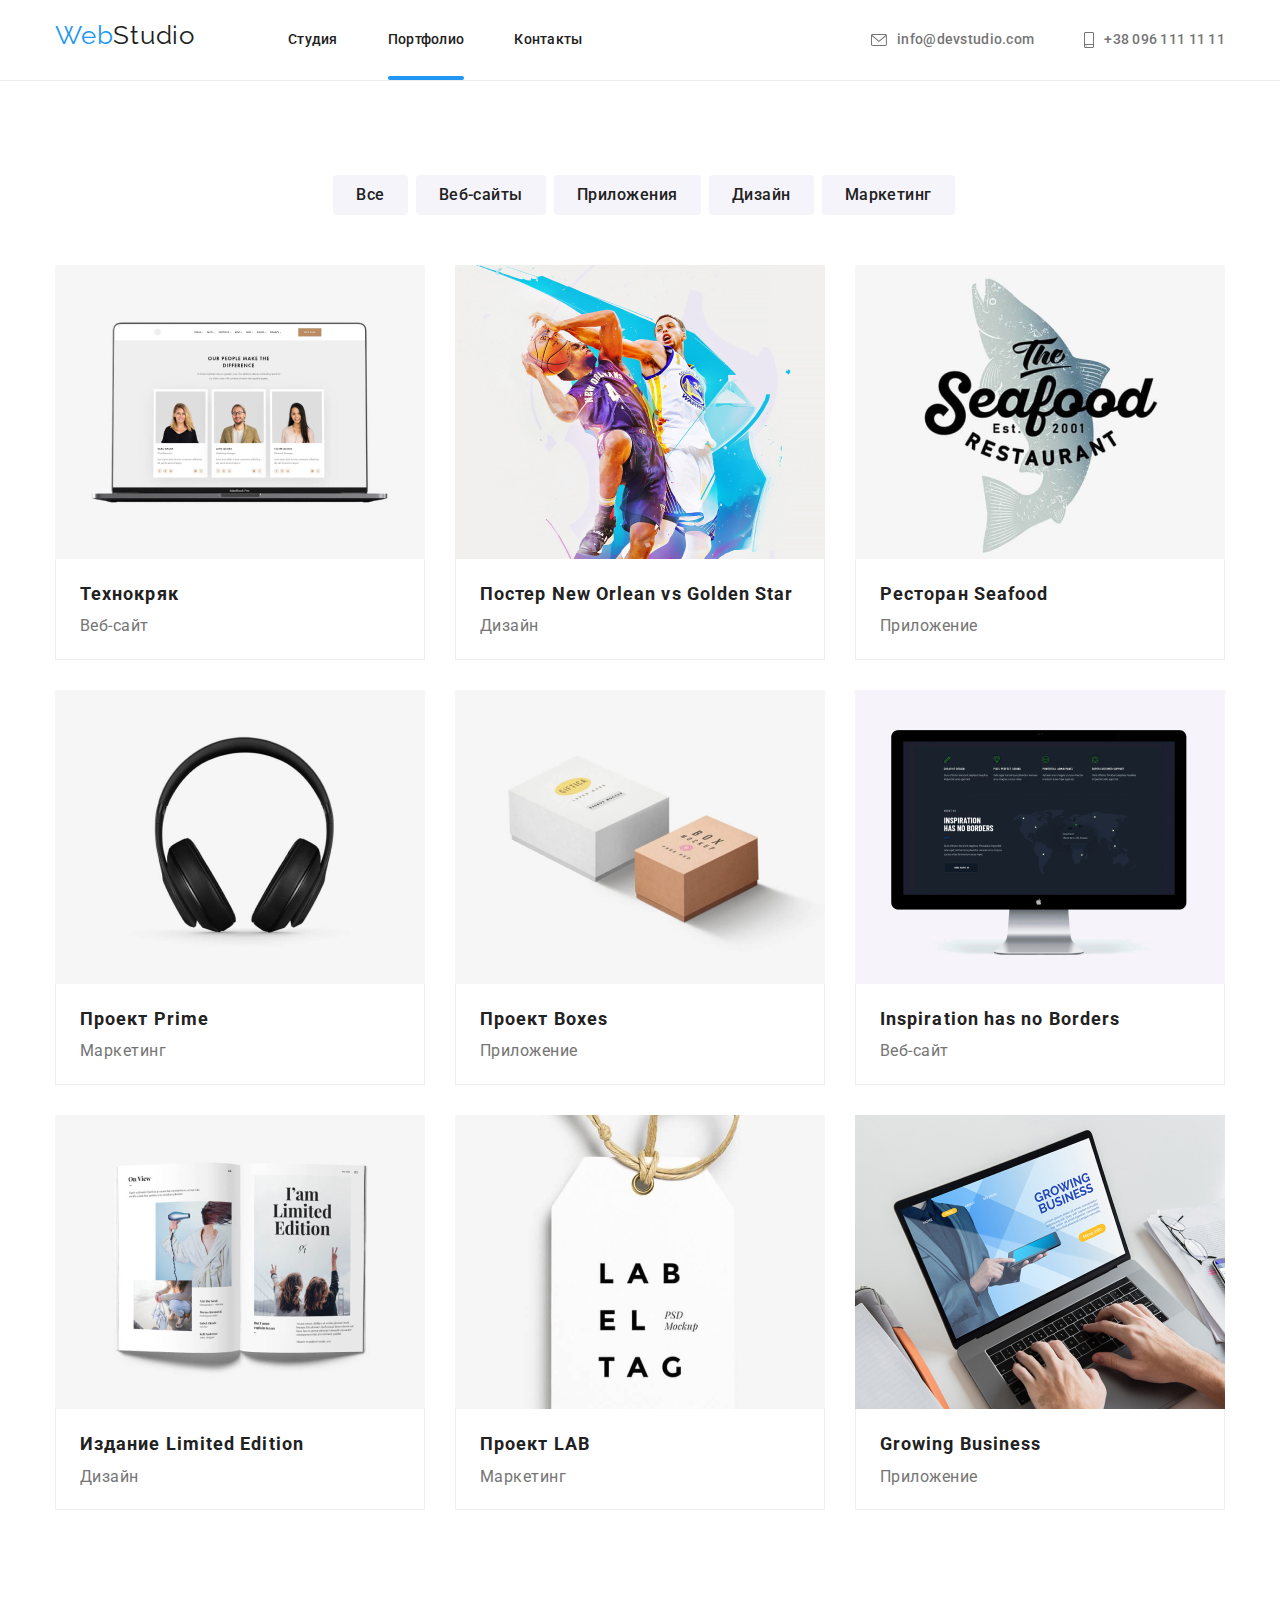
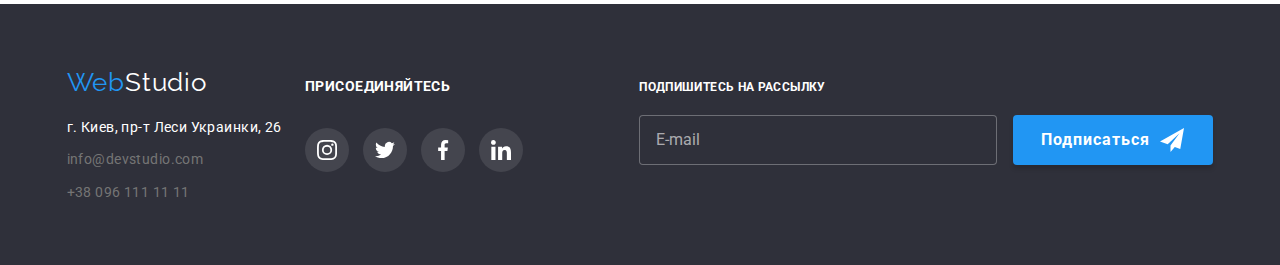
==== commit 596520e0: "upd" ====
--- a/portfolio.html
+++ b/portfolio.html
@@ -27,7 +27,7 @@
             <a href="./index.html" class="site-nav__link">Студия</a>
           </li>
           <li class="site-nav__item">
-            <a href="./portfolio.html" class="site-nav__link--active">Портфолио</a>
+            <a href="./portfolio.html" class="site-nav__link site-nav__link--active">Портфолио</a>
           </li>
           <li class="site-nav__item">
             <a href="" class="site-nav__link">Контакты</a>
--- a/css/main.min.css
+++ b/css/main.min.css
@@ -1,2 +1,2 @@
-.icon-wrapper,.modal-form-checkbox-label,.main-nav,.main-nav .nav-top,.social__link,.element-icon,.team-list__position{display:flex;align-items:center}ul{list-style:none}.list{padding:0px;margin:0px;list-style:none}a{text-decoration:none}.visually-hidden{position:absolute;width:1px;height:1px;margin:-1px;border:0;padding:0;white-space:nowrap;clip-path:inset(100%);clip:rect(0 0 0 0);overflow:hidden}.backdrop{position:fixed;top:0;left:0;width:100%;height:100%;background:rgba(0,0,0,0.2);transition:opacity 250ms cubic-bezier(0.4, 0, 0.2, 1),visibility 250ms cubic-bezier(0.4, 0, 0.2, 1)}.backdrop.is-hidden{opacity:0;visibility:hidden;pointer-events:none}.backdrop.is-hidden .modal{transform:translate(-50%, -50%) scale(1.5)}.modal{position:absolute;top:50%;left:50%;width:528px;height:581px;padding-top:44.5px;padding-left:36px;padding-right:44px;padding-bottom:35px;transform:translate(-50%, -50%) scale(1);transition:transform 250ms cubic-bezier(0.4, 0, 0.2, 1);background-color:#fff;box-shadow:0px 1px 3px rgba(0,0,0,0.12),0px 1px 1px rgba(0,0,0,0.14),0px 2px 1px rgba(0,0,0,0.2);border-radius:4px}.btn-modal{position:absolute;top:8px;right:8px;display:flex;justify-content:center;align-items:center;padding:0;width:30px;height:30px;border-radius:50%;background:#fff;border:1px solid rgba(0,0,0,0.1);cursor:pointer}.btn-modal:hover .modal-close-icon{fill:#2196f3}.flex-cont__box-computer-img{position:relative}.flex-cont__text-on-img{position:absolute;bottom:0;left:0;display:flex;justify-content:center;align-items:center;width:100%;height:70px;font-weight:700;font-size:14px;line-height:1.14;text-transform:uppercase;color:#fff;background:rgba(47,48,58,0.8)}.modal-form{display:flex;flex-direction:column}.title-modal-form{display:block;text-align:center;margin-bottom:12px;font-weight:700;font-size:20px;line-height:1.15;letter-spacing:0.03em;color:#212121;font-family:"Roboto";font-style:normal;font-weight:700;font-size:20px;line-height:23px;text-align:center;letter-spacing:0.03em;color:#212121}.modal-form-label{position:relative;display:block;margin-bottom:4px;font-size:12px;line-height:1.16;letter-spacing:0.01em;color:#757575}.icon-wrapper{position:relative;justify-content:center;margin-bottom:10px}.modal-icon{position:absolute;top:50%;transform:translateY(-50%);left:12px}.modal-form-input{display:block;width:100%;height:40px;padding:12px 11px;outline:none;border:1px solid rgba(33,33,33,0.2);border-radius:4px}.modal-form-input:focus{outline:0;border-color:#2196f3}.modal-form-input:focus+.modal-icon{fill:#188ce8}.input-form{padding-left:42px}.textarea-form{height:120px;resize:none;margin-bottom:20px}.textarea-form::placeholder{font-size:12px;line-height:1.16;letter-spacing:0.01em;color:rgba(117,117,117,0.5)}.checkbox-modal-wrapper{margin-bottom:30px}.modal-form-checkbox-label{font-size:14px;line-height:1.71;letter-spacing:0.03em;color:#757575}.modal-form-checkbox-label::before{content:"";display:inline-block;width:16px;height:15px;margin-right:8.5px;border:1px solid #000;background-image:url(../images/check.svg);background-repeat:no-repeat;background-position:50% 50%;cursor:pointer;border-radius:2px;transition:background-color 250ms cubic-bezier(0.4, 0, 0.2, 1)}.modal-form-checkbox:checked+.modal-form-checkbox-label::before{background-color:#188ce8;border:0px;border-radius:2px}.modal-form-checkbox:focus+.modal-form-checkbox-label::before{box-shadow:0px 4px 4px rgba(0,0,0,0.25)}.modal-link-policy{font-size:14px;line-height:1.71;letter-spacing:0.03em;text-decoration-line:underline;color:#2196f3;transition:color 250ms cubic-bezier(0.4, 0, 0.2, 1)}.modal-link-policy:hover,.modal-link-policy:focus{color:#1675c2}.modal-form-button{display:block;margin:0 auto;width:200px;height:50px;font-weight:700;font-size:16px;line-height:1.87;letter-spacing:0.06em;background-color:#2196f3;border:0;border-radius:4px;color:#fff;cursor:pointer;box-shadow:0px 4px 4px rgba(0,0,0,0.15);transition:background-color 250ms cubic-bezier(0.4, 0, 0.2, 1)}.modal-form-button:focus,.modal-form-button:hover{background-color:#188ce8;box-shadow:0px 4px 4px rgba(0,0,0,0.15)}.page{color:#212121;background-color:#fff;font-family:Roboto, sans-serif}.container{margin:0 auto;width:1200px;padding:0 15px}.section{padding-top:94px;padding-bottom:94px}.page-header{border-bottom:1px solid #eeeeee}.site-nav{display:flex;margin-left:93px;align-items:center}.site-nav__item+.site-nav__item{margin-left:50px}.site-nav__link--active{font-size:14px;font-weight:500;line-height:1.14;letter-spacing:.02em;position:relative;display:block;color:#2196f3;padding-top:32px;padding-bottom:32px}.site-nav__link--active::after{position:absolute;left:0;bottom:0;content:"";display:block;width:100%;height:4px;background-color:#2196f3;border-radius:2px}header a{padding:24px 0px}.site-nav__link{display:block;color:#212121;font-size:14px;font-weight:500;line-height:1.14;letter-spacing:.02em;padding-top:32px;padding-bottom:32px;transition:color 250ms cubic-bezier(0.4, 0, 0.2, 1)}.site-nav__link:hover,.site-nav__link:focus{color:#2196f3}.contact-ft__contact{color:#757575;background-color:#2f303a;font-style:normal;font-weight:400;font-size:14px;line-height:1.71;letter-spacing:0.03em;transition:color 250ms cubic-bezier(0.4, 0, 0.2, 1)}.contact-ft__contact:hover,.contact-ft__contact:focus{color:#fff}.contact-ft__item+.contact-ft__item{margin-top:9px}.connect__mail,.connect__tel{position:relative;padding:32px 0;color:#757575;background-color:#fff;font-family:Roboto, sans-serif;font-weight:500;font-size:14px;line-height:1.14;letter-spacing:0.02em;display:flex;justify-content:center;align-items:center;transition:color 250ms cubic-bezier(0.4, 0, 0.2, 1)}.connect>li{display:inline-flex;justify-content:center;align-items:center}.connect{display:flex;margin-left:auto}.connect__item+.connect__item{margin-left:50px}.icon{fill:currentColor}.connect__item .icon{padding-right:10px;justify-content:center;align-items:center;box-sizing:content-box}.connect__tel:hover,.connect__tel:focus{color:#2196f3;background-color:#fff}.connect__mail:hover,.connect__mail:focus{color:#2196f3;background-color:#fff}.hero{text-align:center;background-color:#2f303a;max-width:1600px;padding-top:200px;padding-bottom:200px;margin-right:auto;margin-left:auto;outline:1px solid black;background-image:linear-gradient(to right, rgba(47,48,58,0.4), rgba(47,48,58,0.4)),url(../images/background.jpg);background-repeat:no-repeat;background-position:center;background-size:cover}.hero-title{color:#fff;font-weight:900;font-size:44px;line-height:1.3;text-align:center;letter-spacing:0.06em;text-transform:uppercase;width:696px;margin-top:0px;margin-bottom:30px}.header__logo{color:#2196f3;background-color:#fff;font-family:Raleway, sans-serif;font-size:26px;line-height:0.83;letter-spacing:0.03em;padding-bottom:32px}.headerSec__logo{color:#212121;padding-top:32px;padding-bottom:32px}.feature{display:flex}.feature__item{width:270px}.flex-cont__item+.flex-cont__item{margin-left:30px}.feature__header{margin-bottom:10px;margin-top:0px;font-weight:700;font-size:14px;line-height:1.14;letter-spacing:0.03em;text-transform:uppercase}.feature__text{font-size:14px;font-weight:400;line-height:1.7;letter-spacing:.03em;color:#757575;margin-bottom:0;margin-top:0}.feature__icon{display:flex;border:none;margin-bottom:30px;justify-content:center;align-items:center;height:120px;margin-bottom:30px;border-radius:4px;background-color:#f5f4fa}.feature__item+.feature__item{margin-left:30px}img{display:block}.flex-team__position{font-size:16px;font-weight:400;line-height:1.2;letter-spacing:.03em;color:#757575;margin-top:0;margin-bottom:16px}.section-team{margin-top:0;margin-bottom:50px;color:#212121;font-style:normal;font-weight:700;font-size:36px;line-height:1.16;text-align:center;letter-spacing:0.03em}.aboutus{background-color:#f5f4fa}.card__description{color:#212121;font-style:normal;font-weight:700;font-size:18px;line-height:1.7;letter-spacing:0.06em;margin-bottom:4px;margin-top:0}.card__project{color:#757575;letter-spacing:0.03em;font-weight:400;font-size:16px;line-height:1.6;margin-top:0;margin-bottom:0}.social__link{cursor:pointer;justify-content:center;padding:0;border:none;width:44px;height:44px;border-radius:50%;color:#afb1b8;background-color:#fff;transition:background 250ms cubic-bezier(0.4, 0, 0.2, 1)}.social__link:hover,.social__link:focus{align-items:center;justify-content:center;color:#fff;background-color:#2196f3}.footer__link-logo{padding-right:70px}.social__icon{fill:currentColor;transition:color 250ms cubic-bezier(0.4, 0, 0.2, 1)}.social__link+.social__link{margin-left:10px}.social{display:flex}.clients__contact-link{display:flex;cursor:pointer;align-items:center;justify-content:center;fill:currentColor;border-radius:4%;width:170px;height:92px;padding:0;color:#afb1b8;background-color:#fff;border:1px solid #afb1b8;transition:color 250ms cubic-bezier(0.4, 0, 0.2, 1)}.clients__contact-link:hover,.clients__contact-link:focus{color:#2196f3;background-color:#fff;border:1px solid #2196f3}.clients__item+.clients__item{margin-left:30px}.element-icon{justify-content:center}.social-footer__icon{fill:currentColor}.social-footer__link{display:inline-flex;cursor:pointer;align-items:center;justify-content:center;padding:0;border:none;width:44px;height:44px;border-radius:50%;color:#fff;background-color:rgba(255,255,255,0.1);transition:background-color 250ms cubic-bezier(0.4, 0, 0.2, 1)}.social-footer__link:hover,.social-footer__link:focus{color:#fff;background-color:#2196f3}.social-footer__link+.social-footer__link{margin-left:10px}.join-list__text{font-weight:700;font-size:14px;line-height:16px;letter-spacing:0.03em;text-transform:uppercase;color:#fff;padding-bottom:20px}.join-list{padding-right:93px;display:inline-block}.footer__logotype-web{color:#2196f3;font-family:Raleway, sans-serif;font-size:26px;line-height:0.83;letter-spacing:0.03em}.footer__logotype-studio{color:#fff;font-size:26px;line-height:0.83;letter-spacing:0.03em}.footer__logotype{display:inline-block;margin-bottom:20px}.portfolio-filter__button-menu{cursor:pointer;color:#212121;background-color:#f5f4fa;border:1px solid transparent;font-family:inherit;font-style:normal;font-weight:500;font-size:16px;line-height:1.6;text-align:center;letter-spacing:0.03em;border-radius:4px;padding:6px 22px;margin-left:8px;transition:color 250ms cubic-bezier(0.4, 0, 0.2, 1),background-color 250ms cubic-bezier(0.4, 0, 0.2, 1),box-shadow 250ms cubic-bezier(0.4, 0, 0.2, 1)}.portfolio-filter__button-menu:hover,.portfolio-filter__button-menu:focus{color:#fff;background-color:#2196f3;border-color:transparent;box-shadow:0px 2px 2px 0px rgba(0,0,0,0.12);box-shadow:0px 1px 2px 0px rgba(0,0,0,0.08);box-shadow:0px 3px 1px 0px rgba(0,0,0,0.1)}.portfolio-filter{display:flex;justify-content:center;margin-top:0;margin-bottom:50px}.hero .button-top{color:#fff;background-color:#2196f3;cursor:pointer;border-radius:4px;padding:10px 32px;border-right:0px;border-left:0px;font-family:inherit;font-weight:700;font-size:16px;line-height:1.8;letter-spacing:0.06em;border:1px solid transparent;transition:background-color 250ms cubic-bezier(0.4, 0, 0.2, 1)}.hero .button-top:hover,.hero .button-top:focus{background-color:#188ce8}footer{background-color:#2f303a;padding-top:60px;padding-bottom:60px}.adress__geo{color:#fff;font-style:normal;font-weight:400;font-size:14px;line-height:1.71;letter-spacing:0.03em;margin-bottom:9px}.footer__flex-container{display:flex;justify-content:space-around;align-items:baseline}.contact-form-mail-label{display:block;margin-bottom:20px;color:#fff;font-weight:700;font-size:12px;line-height:1.14;letter-spacing:0.03em;text-transform:uppercase}.contact-form-mail{margin-right:12px;padding:15px 16px;width:358px;height:50px;color:#fff;border:1px solid rgba(255,255,255,0.3);border-radius:4px;background-color:#2f303a;outline:none}.contact-form-mail::placeholder{color:rgba(255,255,255,0.6)}.contact-form-mail:focus{outline:2px solid #2196f3}.contact-form-submit-button{display:inline-flex;align-items:center;padding:10px 28px;width:200px;height:50px;font-weight:700;font-size:16px;line-height:1.87;letter-spacing:0.06em;border:#2196f3;border-radius:4px;background-color:#2196f3;box-shadow:0px 4px 4px rgba(0,0,0,0.15);color:#fff;cursor:pointer;transition:background-color 250ms cubic-bezier(0.4, 0, 0.2, 1)}.contact-form-submit-button:focus,.contact-form-submit-button:hover{background-color:rgba(33,150,243,0.9)}.btn-footer-icon{margin-left:10px}.works p{font-weight:400;font-size:16px;line-height:1.8;letter-spacing:0.03em}.portfolio-list{display:flex;flex-wrap:wrap;align-items:center;padding:0;margin:0}.cards-list{display:flex;flex-wrap:wrap;flex-basis:calc((100% - 90px) / 3);margin-left:-30px;margin-top:-30px}.card__element-border{border-left:1px solid #eeeeee;border-right:1px solid #eeeeee;border-bottom:1px solid #eeeeee;padding:20px 24px}.team-list__element{align-items:center;justify-content:center;padding:20px 24px 20px 24px;border-radius:0px 0px 4px 4px;box-shadow:0px 1px 3px rgba(0,0,0,0.12),0px 1px 1px rgba(0,0,0,0.14),0px 2px 1px rgba(0,0,0,0.2)}.team-list__position{justify-content:center}.flex-element{width:370px;margin-left:30px;margin-top:30px}.team-list__name{color:#212121;font-style:normal;font-weight:700;font-size:18px;line-height:1.7;letter-spacing:0.06em;margin-top:0;margin-bottom:10px}.card{display:block}.card:hover{box-shadow:0px 4px 4px 0px rgba(0,0,0,0.25);transition:box-shadow 250ms cubic-bezier(0.4, 0, 0.2, 1)}.card__description{color:#212121;font-style:normal;font-weight:700;font-size:18px;line-height:1.7;letter-spacing:0.06em;margin-bottom:4px;margin-top:0}.card__project{color:#757575;letter-spacing:0.03em;font-weight:400;font-size:16px;line-height:1.6;margin-top:0;margin-bottom:0}.card__text-actions{position:absolute;top:0;left:0;width:100%;height:100%;overflow:auto;padding:63px 24px;margin:0;color:#fff;font-size:18px;line-height:1.55;transform:translateY(100%);transition:transform 250ms cubic-bezier(0.4, 0, 0.2, 1),background 250ms cubic-bezier(0.4, 0, 0.2, 1)}.card__img-wrapper{position:relative;overflow:hidden}.card:hover .card__text-actions,.card:focus .card__text-actions{transform:translateY(0%);background:rgba(33,150,243,0.9)}.flex-cont{display:flex}.team-list{margin-right:30px;background-color:#fff;text-align:center}
+.icon-wrapper,.modal-form-checkbox-label,.main-nav,.main-nav .nav-top,.social__link,.element-icon,.team-list__position{display:flex;align-items:center}ul{list-style:none}.list{padding:0px;margin:0px;list-style:none}a{text-decoration:none}.visually-hidden{position:absolute;width:1px;height:1px;margin:-1px;border:0;padding:0;white-space:nowrap;clip-path:inset(100%);clip:rect(0 0 0 0);overflow:hidden}.backdrop{position:fixed;top:0;left:0;width:100%;height:100%;background:rgba(0,0,0,0.2);transition:opacity 250ms cubic-bezier(0.4, 0, 0.2, 1),visibility 250ms cubic-bezier(0.4, 0, 0.2, 1)}.backdrop.is-hidden{opacity:0;visibility:hidden;pointer-events:none}.backdrop.is-hidden .modal{transform:translate(-50%, -50%) scale(1.5)}.modal{position:absolute;top:50%;left:50%;width:528px;height:581px;padding-top:44.5px;padding-left:36px;padding-right:44px;padding-bottom:35px;transform:translate(-50%, -50%) scale(1);transition:transform 250ms cubic-bezier(0.4, 0, 0.2, 1);background-color:#fff;box-shadow:0px 1px 3px rgba(0,0,0,0.12),0px 1px 1px rgba(0,0,0,0.14),0px 2px 1px rgba(0,0,0,0.2);border-radius:4px}.btn-modal{position:absolute;top:8px;right:8px;display:flex;justify-content:center;align-items:center;padding:0;width:30px;height:30px;border-radius:50%;background:#fff;border:1px solid rgba(0,0,0,0.1);cursor:pointer}.btn-modal:hover .modal-close-icon{fill:#2196f3}.flex-cont__box-computer-img{position:relative}.flex-cont__text-on-img{position:absolute;bottom:0;left:0;display:flex;justify-content:center;align-items:center;width:100%;height:70px;font-weight:700;font-size:14px;line-height:1.14;text-transform:uppercase;color:#fff;background:rgba(47,48,58,0.8)}.modal-form{display:flex;flex-direction:column}.title-modal-form{display:block;text-align:center;margin-bottom:12px;font-weight:700;font-size:20px;line-height:1.15;letter-spacing:0.03em;color:#212121;font-family:"Roboto";font-style:normal;font-weight:700;font-size:20px;line-height:23px;text-align:center;letter-spacing:0.03em;color:#212121}.modal-form-label{position:relative;display:block;margin-bottom:4px;font-size:12px;line-height:1.16;letter-spacing:0.01em;color:#757575}.icon-wrapper{position:relative;justify-content:center;margin-bottom:10px}.modal-icon{position:absolute;top:50%;transform:translateY(-50%);left:12px}.modal-form-input{display:block;width:100%;height:40px;padding:12px 11px;outline:none;border:1px solid rgba(33,33,33,0.2);border-radius:4px}.modal-form-input:focus{outline:0;border-color:#2196f3}.modal-form-input:focus+.modal-icon{fill:#188ce8}.input-form{padding-left:42px}.textarea-form{height:120px;resize:none;margin-bottom:20px}.textarea-form::placeholder{font-size:12px;line-height:1.16;letter-spacing:0.01em;color:rgba(117,117,117,0.5)}.checkbox-modal-wrapper{margin-bottom:30px}.modal-form-checkbox-label{font-size:14px;line-height:1.71;letter-spacing:0.03em;color:#757575}.modal-form-checkbox-label::before{content:"";display:inline-block;width:16px;height:15px;margin-right:8.5px;border:1px solid #000;background-image:url(../images/check.svg);background-repeat:no-repeat;background-position:50% 50%;cursor:pointer;border-radius:2px;transition:background-color 250ms cubic-bezier(0.4, 0, 0.2, 1)}.modal-form-checkbox:checked+.modal-form-checkbox-label::before{background-color:#188ce8;border:0px;border-radius:2px}.modal-form-checkbox:focus+.modal-form-checkbox-label::before{box-shadow:0px 4px 4px rgba(0,0,0,0.25)}.modal-link-policy{font-size:14px;line-height:1.71;letter-spacing:0.03em;text-decoration-line:underline;color:#2196f3;transition:color 250ms cubic-bezier(0.4, 0, 0.2, 1)}.modal-link-policy:hover,.modal-link-policy:focus{color:#1675c2}.modal-form-button{display:block;margin:0 auto;width:200px;height:50px;font-weight:700;font-size:16px;line-height:1.87;letter-spacing:0.06em;background-color:#2196f3;border:0;border-radius:4px;color:#fff;cursor:pointer;box-shadow:0px 4px 4px rgba(0,0,0,0.15);transition:background-color 250ms cubic-bezier(0.4, 0, 0.2, 1)}.modal-form-button:focus,.modal-form-button:hover{background-color:#188ce8;box-shadow:0px 4px 4px rgba(0,0,0,0.15)}.page{color:#212121;background-color:#fff;font-family:Roboto, sans-serif}.container{margin:0 auto;width:1200px;padding:0 15px}.section{padding-top:94px;padding-bottom:94px}.page-header{border-bottom:1px solid #eeeeee}.site-nav{display:flex;margin-left:93px;align-items:center}.site-nav__item+.site-nav__item{margin-left:50px}.site-nav__link--active{font-size:14px;font-weight:500;line-height:1.14;letter-spacing:.02em;position:relative;color:#2196f3}.site-nav__link--active::after{position:absolute;left:0;bottom:0;content:"";display:block;width:100%;height:4px;background-color:#2196f3;border-radius:2px}header a{padding:24px 0px}.site-nav__link{display:block;color:#212121;font-size:14px;font-weight:500;line-height:1.14;letter-spacing:.02em;padding-top:32px;padding-bottom:32px;transition:color 250ms cubic-bezier(0.4, 0, 0.2, 1)}.site-nav__link:hover,.site-nav__link:focus{color:#2196f3}.contact-ft__contact{color:#757575;background-color:#2f303a;font-style:normal;font-weight:400;font-size:14px;line-height:1.71;letter-spacing:0.03em;transition:color 250ms cubic-bezier(0.4, 0, 0.2, 1)}.contact-ft__contact:hover,.contact-ft__contact:focus{color:#fff}.contact-ft__item+.contact-ft__item{margin-top:9px}.connect__mail,.connect__tel{position:relative;padding:32px 0;color:#757575;background-color:#fff;font-family:Roboto, sans-serif;font-weight:500;font-size:14px;line-height:1.14;letter-spacing:0.02em;display:flex;justify-content:center;align-items:center;transition:color 250ms cubic-bezier(0.4, 0, 0.2, 1)}.connect>li{display:inline-flex;justify-content:center;align-items:center}.connect{display:flex;margin-left:auto}.connect__item+.connect__item{margin-left:50px}.icon{fill:currentColor}.connect__item .icon{padding-right:10px;justify-content:center;align-items:center;box-sizing:content-box}.connect__tel:hover,.connect__tel:focus{color:#2196f3;background-color:#fff}.connect__mail:hover,.connect__mail:focus{color:#2196f3;background-color:#fff}.hero{text-align:center;background-color:#2f303a;max-width:1600px;padding-top:200px;padding-bottom:200px;margin-right:auto;margin-left:auto;outline:1px solid black;background-image:linear-gradient(to right, rgba(47,48,58,0.4), rgba(47,48,58,0.4)),url(../images/background.jpg);background-repeat:no-repeat;background-position:center;background-size:cover}.hero-title{color:#fff;font-weight:900;font-size:44px;line-height:1.3;text-align:center;letter-spacing:0.06em;text-transform:uppercase;width:696px;margin-top:0px;margin-bottom:30px}.header__logo{color:#2196f3;background-color:#fff;font-family:Raleway, sans-serif;font-size:26px;line-height:0.83;letter-spacing:0.03em;padding-bottom:32px}.headerSec__logo{color:#212121;padding-top:32px;padding-bottom:32px}.feature{display:flex}.feature__item{width:270px}.flex-cont__item+.flex-cont__item{margin-left:30px}.feature__header{margin-bottom:10px;margin-top:0px;font-weight:700;font-size:14px;line-height:1.14;letter-spacing:0.03em;text-transform:uppercase}.feature__text{font-size:14px;font-weight:400;line-height:1.7;letter-spacing:.03em;color:#757575;margin-bottom:0;margin-top:0}.feature__icon{display:flex;border:none;margin-bottom:30px;justify-content:center;align-items:center;height:120px;margin-bottom:30px;border-radius:4px;background-color:#f5f4fa}.feature__item+.feature__item{margin-left:30px}img{display:block}.flex-team__position{font-size:16px;font-weight:400;line-height:1.2;letter-spacing:.03em;color:#757575;margin-top:0;margin-bottom:16px}.section-team{margin-top:0;margin-bottom:50px;color:#212121;font-style:normal;font-weight:700;font-size:36px;line-height:1.16;text-align:center;letter-spacing:0.03em}.aboutus{background-color:#f5f4fa}.card__description{color:#212121;font-style:normal;font-weight:700;font-size:18px;line-height:1.7;letter-spacing:0.06em;margin-bottom:4px;margin-top:0}.card__project{color:#757575;letter-spacing:0.03em;font-weight:400;font-size:16px;line-height:1.6;margin-top:0;margin-bottom:0}.social__link{cursor:pointer;justify-content:center;padding:0;border:none;width:44px;height:44px;border-radius:50%;color:#afb1b8;background-color:#fff;transition:background 250ms cubic-bezier(0.4, 0, 0.2, 1)}.social__link:hover,.social__link:focus{align-items:center;justify-content:center;color:#fff;background-color:#2196f3}.footer__link-logo{padding-right:70px}.social__icon{fill:currentColor;transition:color 250ms cubic-bezier(0.4, 0, 0.2, 1)}.social__link+.social__link{margin-left:10px}.social{display:flex}.clients__contact-link{display:flex;cursor:pointer;align-items:center;justify-content:center;fill:currentColor;border-radius:4%;width:170px;height:92px;padding:0;color:#afb1b8;background-color:#fff;border:1px solid #afb1b8;transition:color 250ms cubic-bezier(0.4, 0, 0.2, 1)}.clients__contact-link:hover,.clients__contact-link:focus{color:#2196f3;background-color:#fff;border:1px solid #2196f3}.clients__item+.clients__item{margin-left:30px}.element-icon{justify-content:center}.social-footer__icon{fill:currentColor}.social-footer__link{display:inline-flex;cursor:pointer;align-items:center;justify-content:center;padding:0;border:none;width:44px;height:44px;border-radius:50%;color:#fff;background-color:rgba(255,255,255,0.1);transition:background-color 250ms cubic-bezier(0.4, 0, 0.2, 1)}.social-footer__link:hover,.social-footer__link:focus{color:#fff;background-color:#2196f3}.social-footer__link+.social-footer__link{margin-left:10px}.join-list__text{font-weight:700;font-size:14px;line-height:16px;letter-spacing:0.03em;text-transform:uppercase;color:#fff;padding-bottom:20px}.join-list{padding-right:93px;display:inline-block}.footer__logotype-web{color:#2196f3;font-family:Raleway, sans-serif;font-size:26px;line-height:0.83;letter-spacing:0.03em}.footer__logotype-studio{color:#fff;font-size:26px;line-height:0.83;letter-spacing:0.03em}.footer__logotype{display:inline-block;margin-bottom:20px}.portfolio-filter__button-menu{cursor:pointer;color:#212121;background-color:#f5f4fa;border:1px solid transparent;font-family:inherit;font-style:normal;font-weight:500;font-size:16px;line-height:1.6;text-align:center;letter-spacing:0.03em;border-radius:4px;padding:6px 22px;margin-left:8px;transition:color 250ms cubic-bezier(0.4, 0, 0.2, 1),background-color 250ms cubic-bezier(0.4, 0, 0.2, 1),box-shadow 250ms cubic-bezier(0.4, 0, 0.2, 1)}.portfolio-filter__button-menu:hover,.portfolio-filter__button-menu:focus{color:#fff;background-color:#2196f3;border-color:transparent;box-shadow:0px 2px 2px 0px rgba(0,0,0,0.12);box-shadow:0px 1px 2px 0px rgba(0,0,0,0.08);box-shadow:0px 3px 1px 0px rgba(0,0,0,0.1)}.portfolio-filter{display:flex;justify-content:center;margin-top:0;margin-bottom:50px}.hero .button-top{color:#fff;background-color:#2196f3;cursor:pointer;border-radius:4px;padding:10px 32px;border-right:0px;border-left:0px;font-family:inherit;font-weight:700;font-size:16px;line-height:1.8;letter-spacing:0.06em;border:1px solid transparent;transition:background-color 250ms cubic-bezier(0.4, 0, 0.2, 1)}.hero .button-top:hover,.hero .button-top:focus{background-color:#188ce8}footer{background-color:#2f303a;padding-top:60px;padding-bottom:60px}.adress__geo{color:#fff;font-style:normal;font-weight:400;font-size:14px;line-height:1.71;letter-spacing:0.03em;margin-bottom:9px}.footer__flex-container{display:flex;justify-content:space-around;align-items:baseline}.contact-form-mail-label{display:block;margin-bottom:20px;color:#fff;font-weight:700;font-size:12px;line-height:1.14;letter-spacing:0.03em;text-transform:uppercase}.contact-form-mail{margin-right:12px;padding:15px 16px;width:358px;height:50px;color:#fff;border:1px solid rgba(255,255,255,0.3);border-radius:4px;background-color:#2f303a;outline:none}.contact-form-mail::placeholder{color:rgba(255,255,255,0.6)}.contact-form-mail:focus{outline:2px solid #2196f3}.contact-form-submit-button{display:inline-flex;align-items:center;padding:10px 28px;width:200px;height:50px;font-weight:700;font-size:16px;line-height:1.87;letter-spacing:0.06em;border:#2196f3;border-radius:4px;background-color:#2196f3;box-shadow:0px 4px 4px rgba(0,0,0,0.15);color:#fff;cursor:pointer;transition:background-color 250ms cubic-bezier(0.4, 0, 0.2, 1)}.contact-form-submit-button:focus,.contact-form-submit-button:hover{background-color:rgba(33,150,243,0.9)}.btn-footer-icon{margin-left:10px}.works p{font-weight:400;font-size:16px;line-height:1.8;letter-spacing:0.03em}.portfolio-list{display:flex;flex-wrap:wrap;align-items:center;padding:0;margin:0}.cards-list{display:flex;flex-wrap:wrap;flex-basis:calc((100% - 90px) / 3);margin-left:-30px;margin-top:-30px}.card__element-border{border-left:1px solid #eeeeee;border-right:1px solid #eeeeee;border-bottom:1px solid #eeeeee;padding:20px 24px}.team-list__element{align-items:center;justify-content:center;padding:20px 24px 20px 24px;border-radius:0px 0px 4px 4px;box-shadow:0px 1px 3px rgba(0,0,0,0.12),0px 1px 1px rgba(0,0,0,0.14),0px 2px 1px rgba(0,0,0,0.2)}.team-list__position{justify-content:center}.flex-element{width:370px;margin-left:30px;margin-top:30px}.team-list__name{color:#212121;font-style:normal;font-weight:700;font-size:18px;line-height:1.7;letter-spacing:0.06em;margin-top:0;margin-bottom:10px}.card{display:block}.card:hover{box-shadow:0px 4px 4px 0px rgba(0,0,0,0.25);transition:box-shadow 250ms cubic-bezier(0.4, 0, 0.2, 1)}.card__description{color:#212121;font-style:normal;font-weight:700;font-size:18px;line-height:1.7;letter-spacing:0.06em;margin-bottom:4px;margin-top:0}.card__project{color:#757575;letter-spacing:0.03em;font-weight:400;font-size:16px;line-height:1.6;margin-top:0;margin-bottom:0}.card__text-actions{position:absolute;top:0;left:0;width:100%;height:100%;overflow:auto;padding:63px 24px;margin:0;color:#fff;font-size:18px;line-height:1.55;transform:translateY(100%);transition:transform 250ms cubic-bezier(0.4, 0, 0.2, 1),background 250ms cubic-bezier(0.4, 0, 0.2, 1)}.card__img-wrapper{position:relative;overflow:hidden}.card:hover .card__text-actions,.card:focus .card__text-actions{transform:translateY(0%);background:rgba(33,150,243,0.9)}.flex-cont{display:flex}.team-list{margin-right:30px;background-color:#fff;text-align:center}
 /*# sourceMappingURL=main.min.css.map */